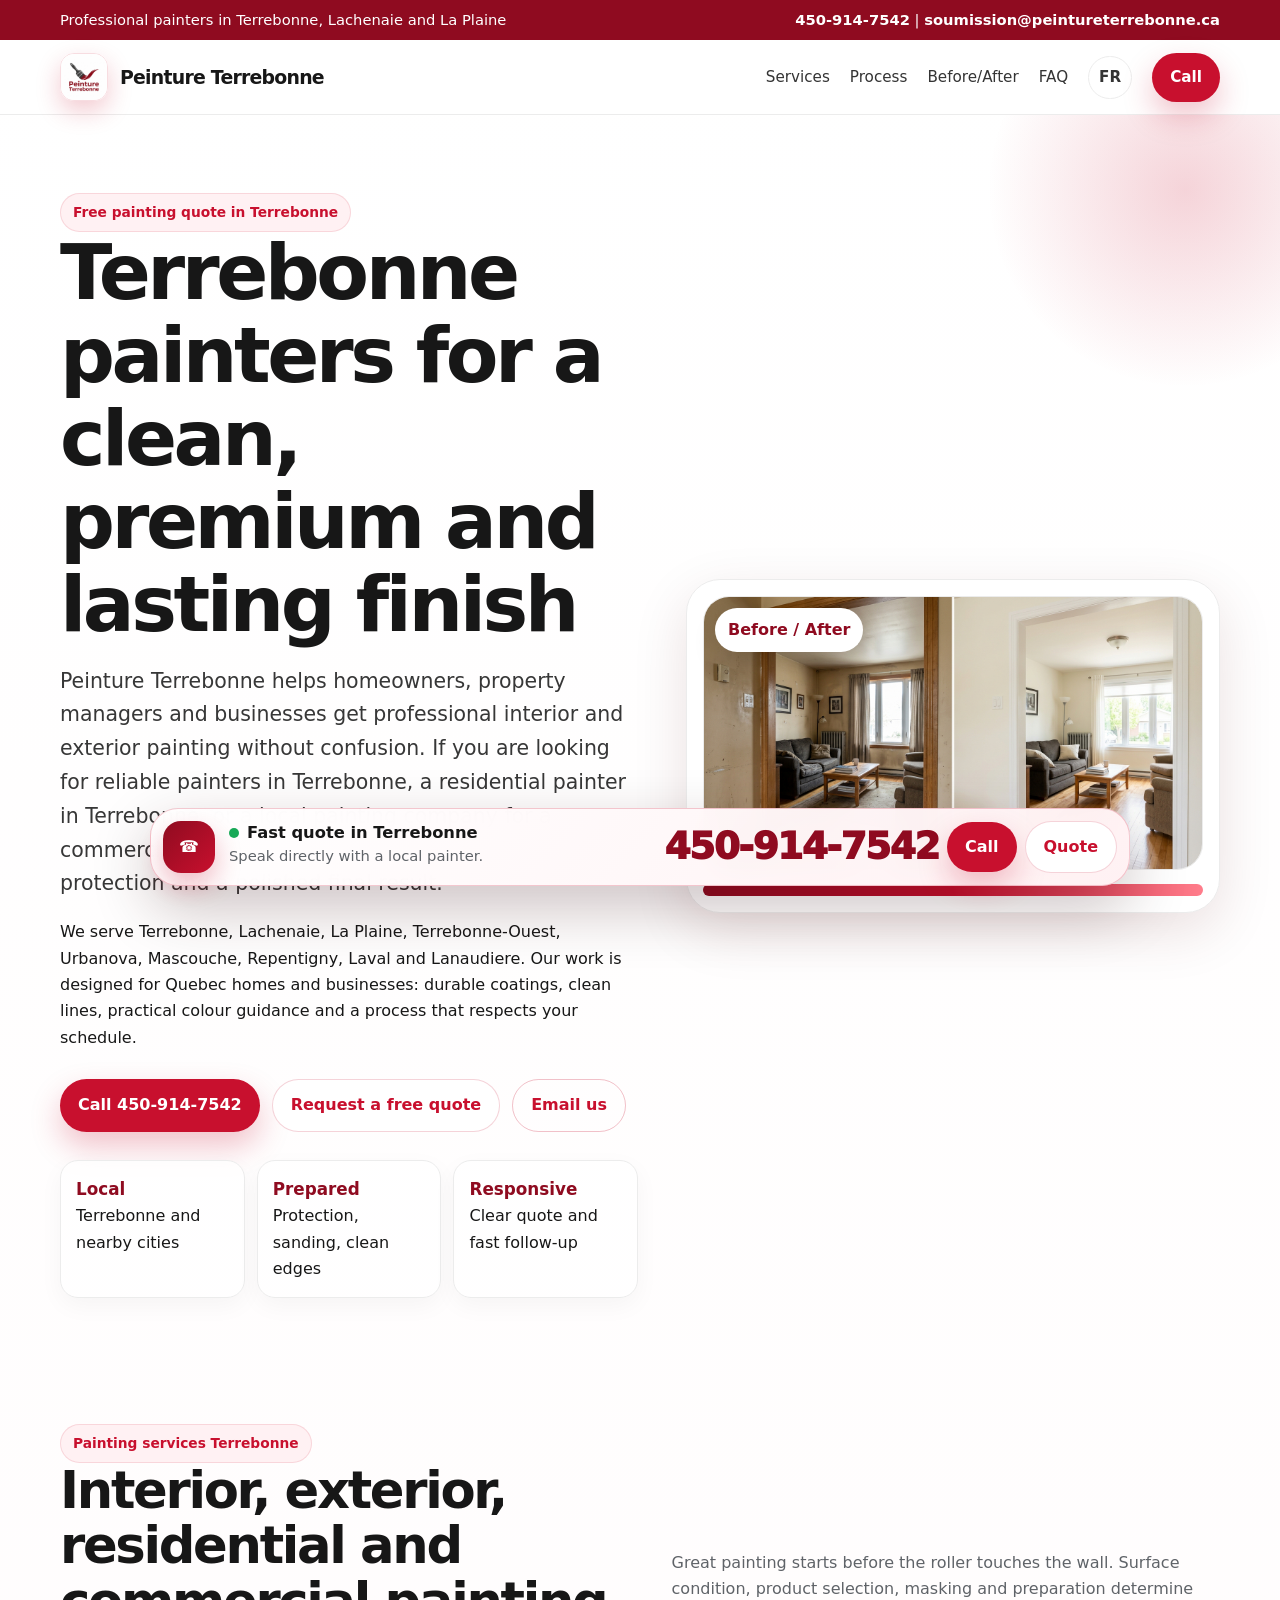
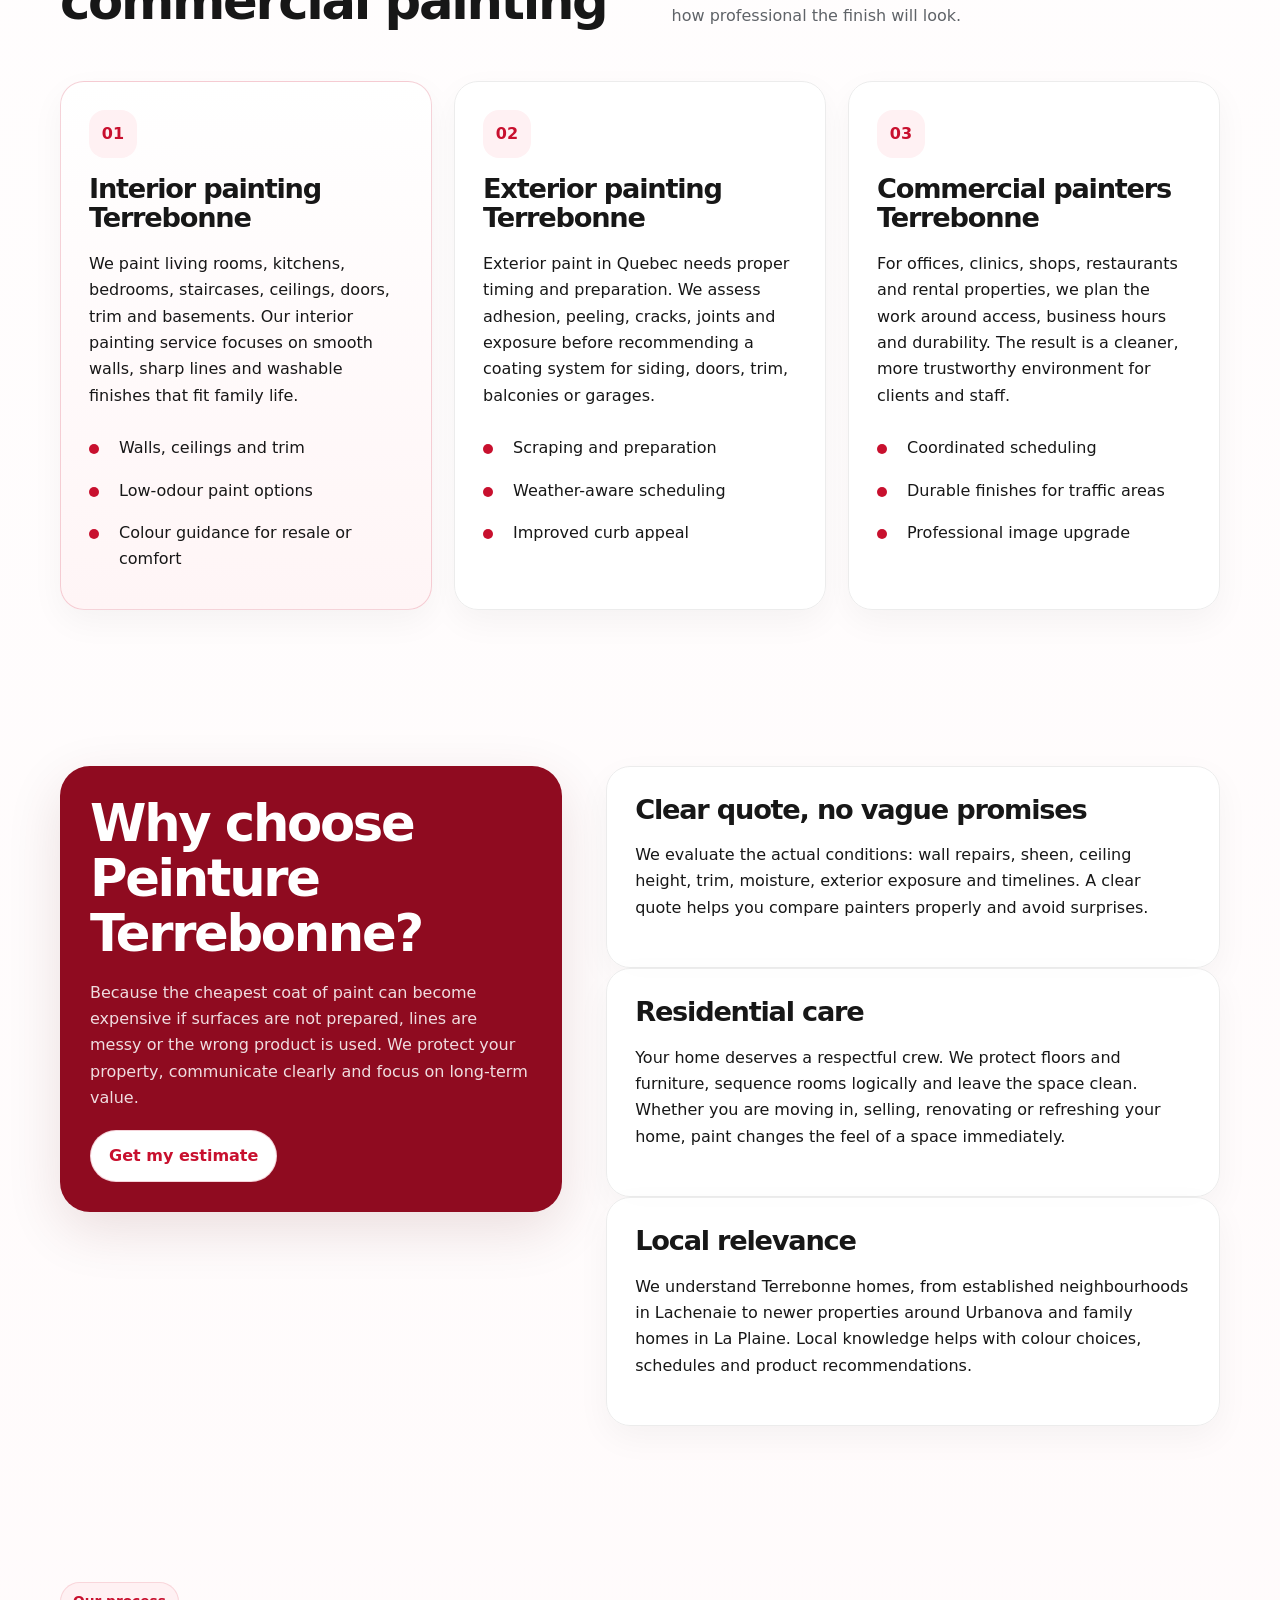
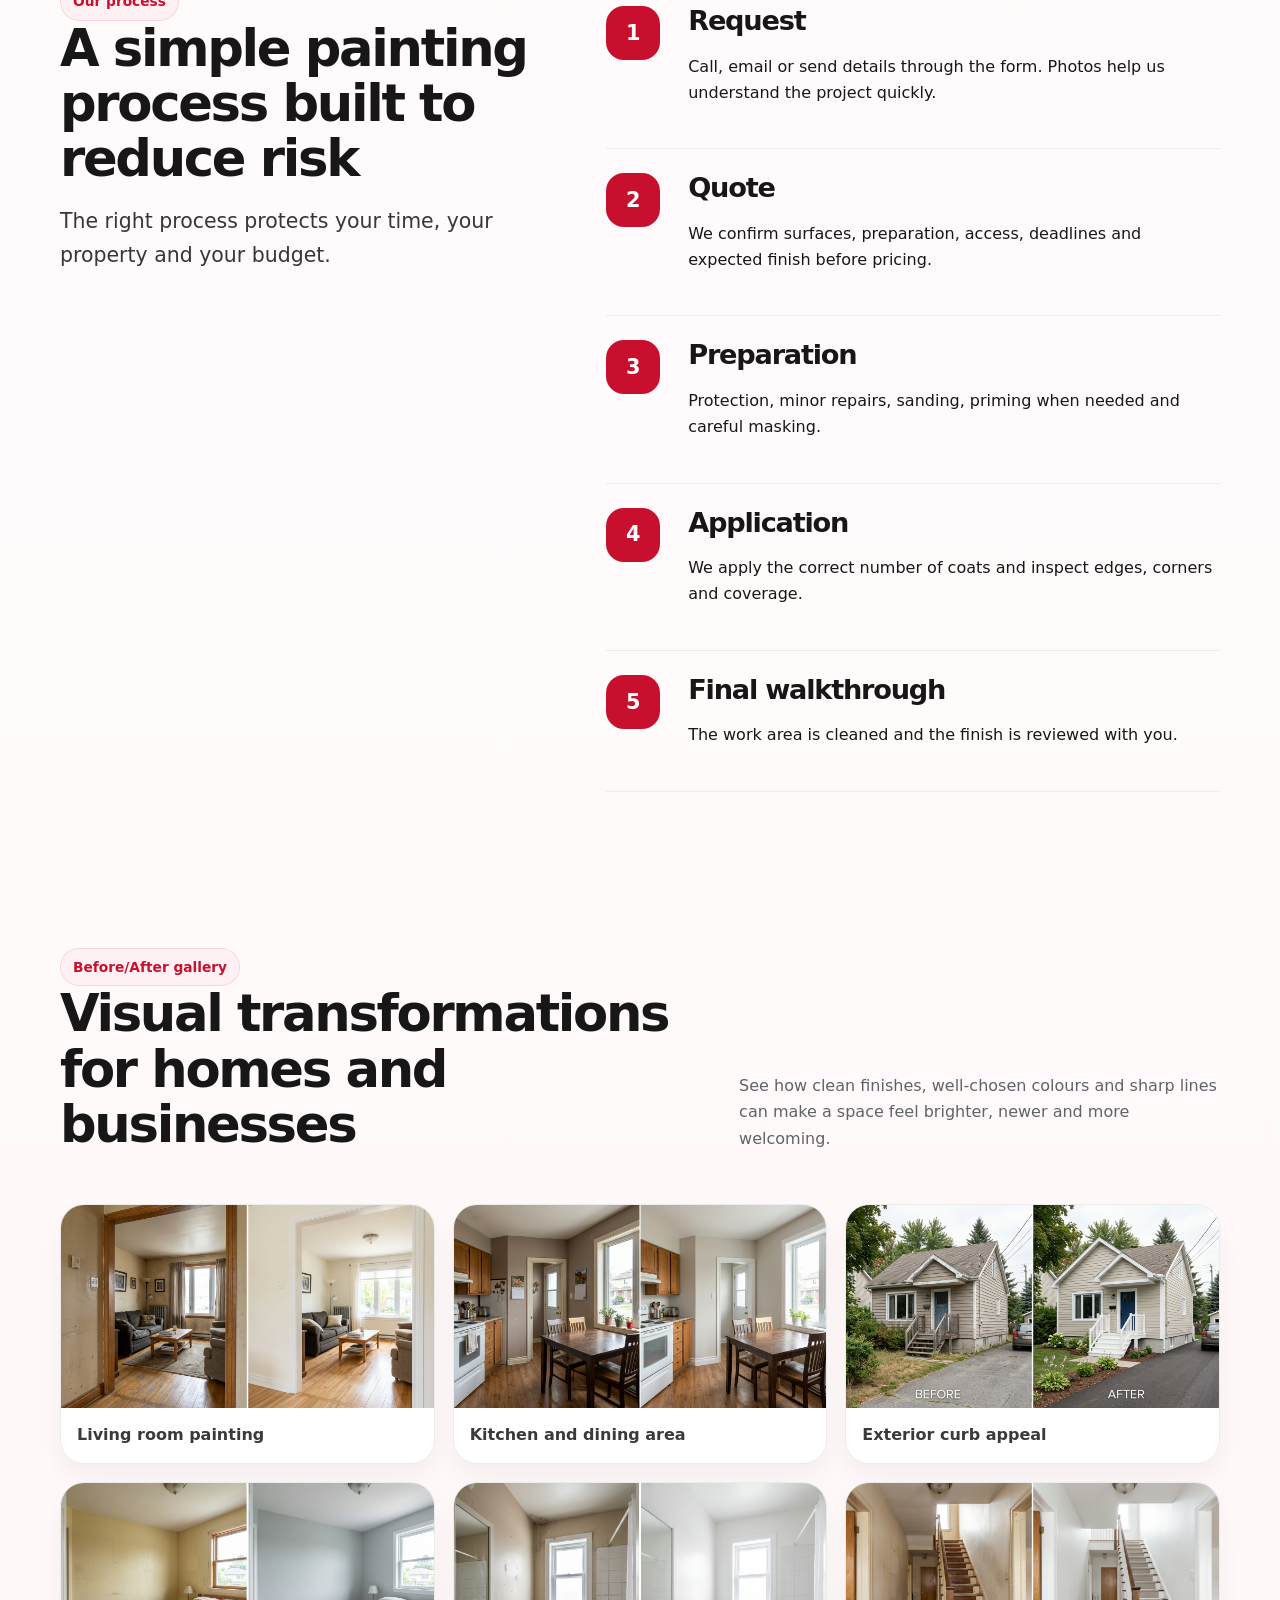
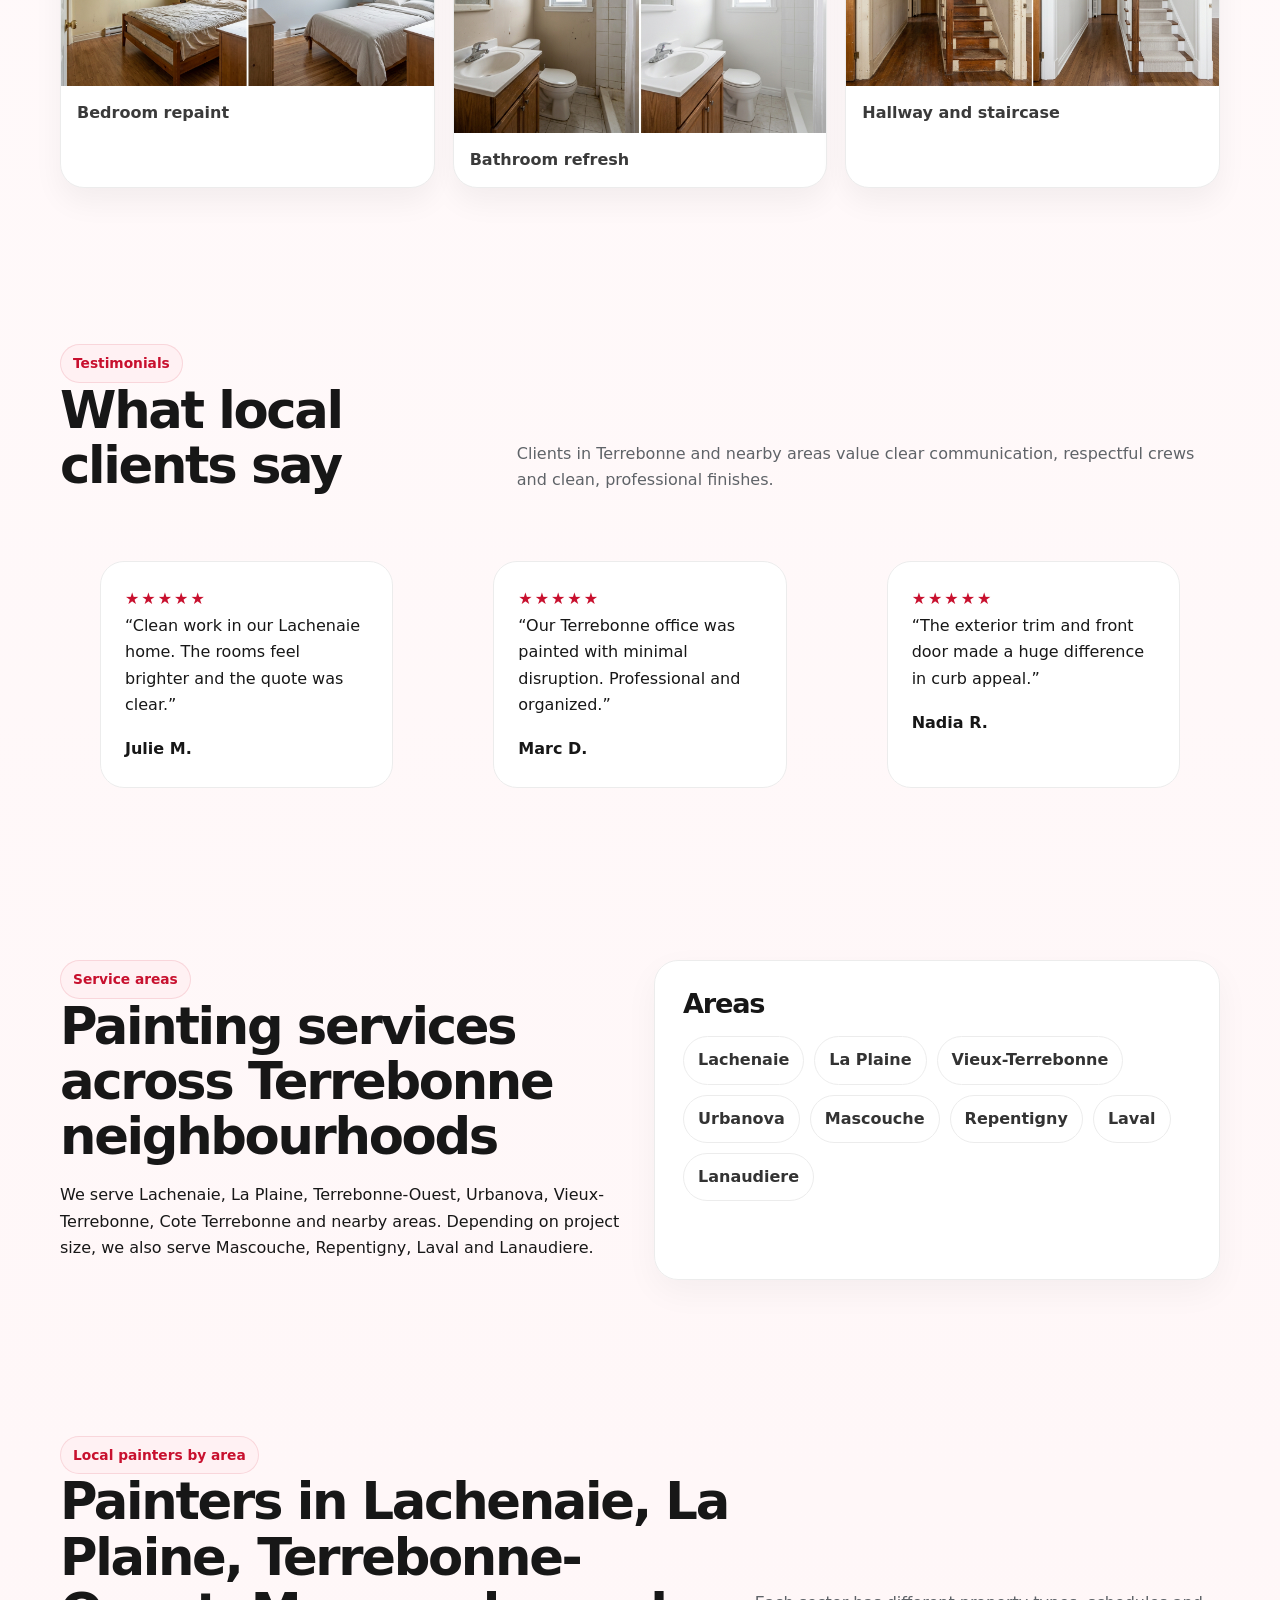
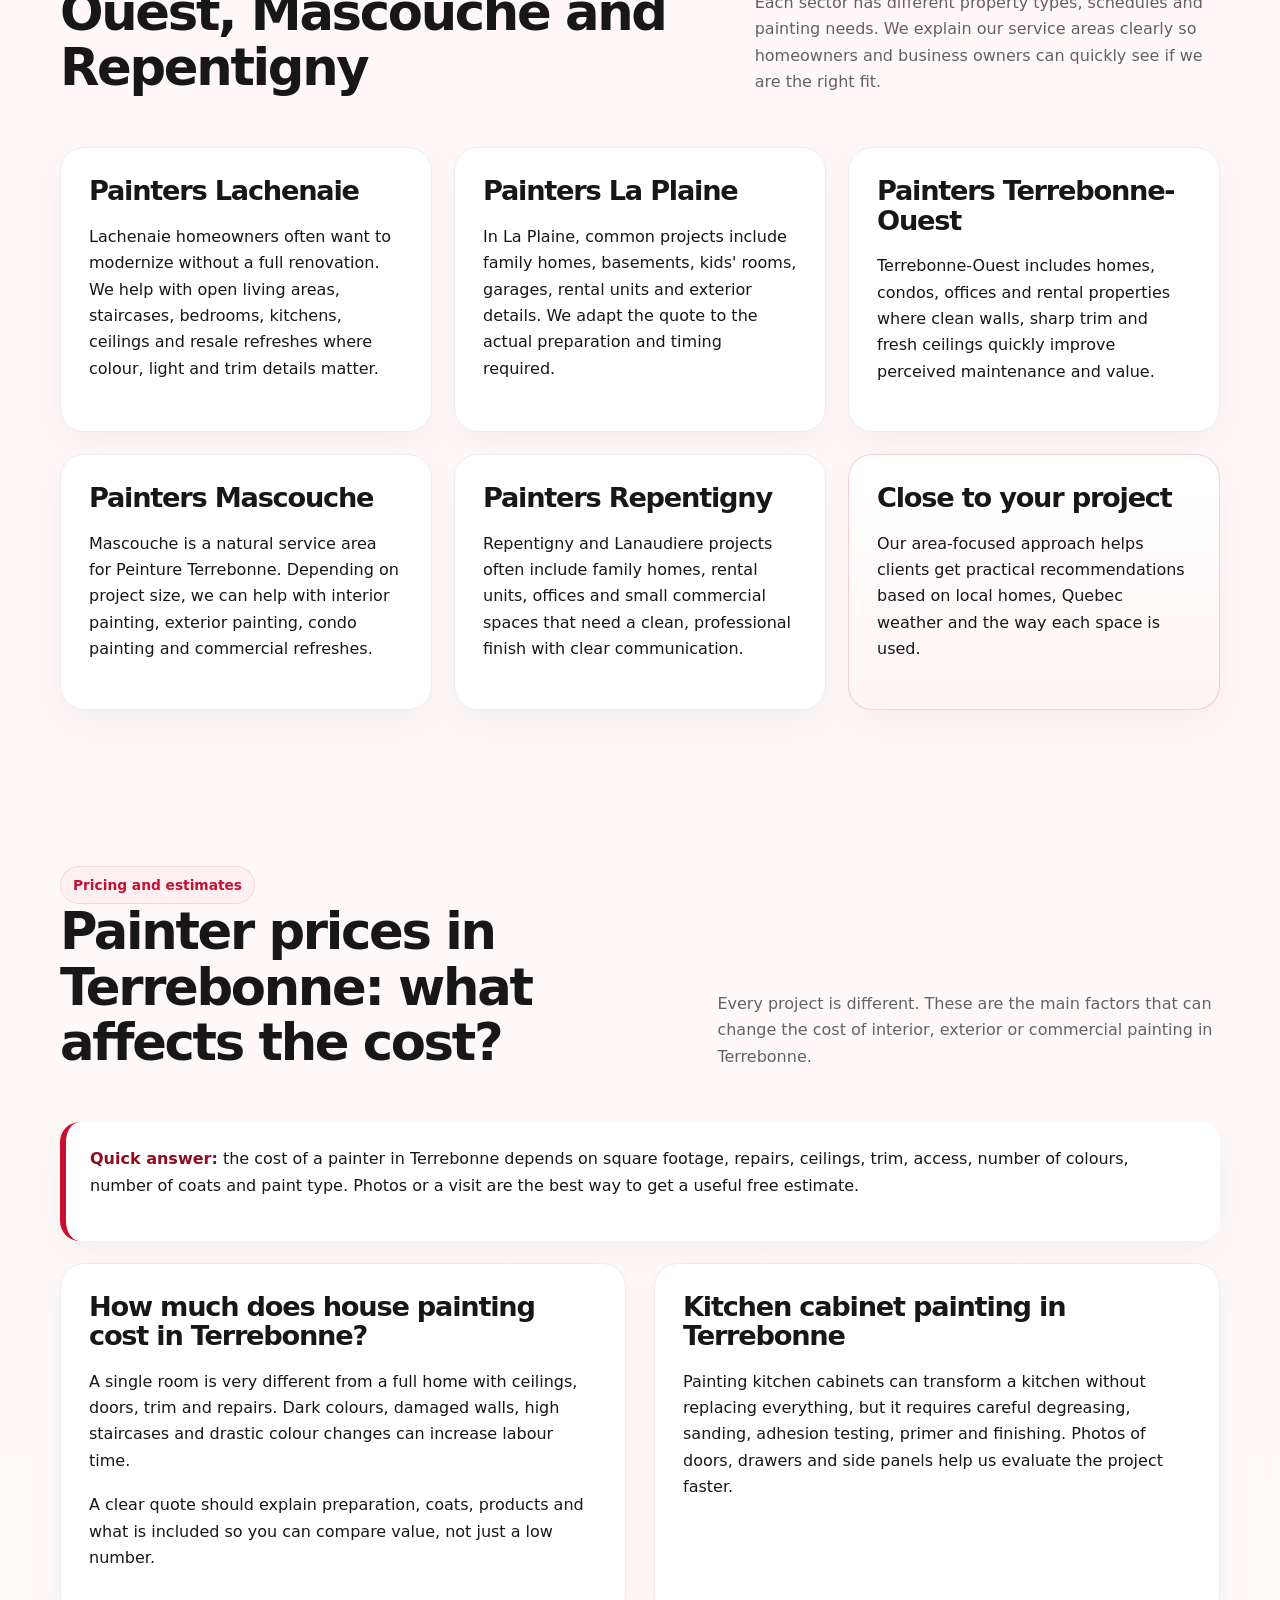
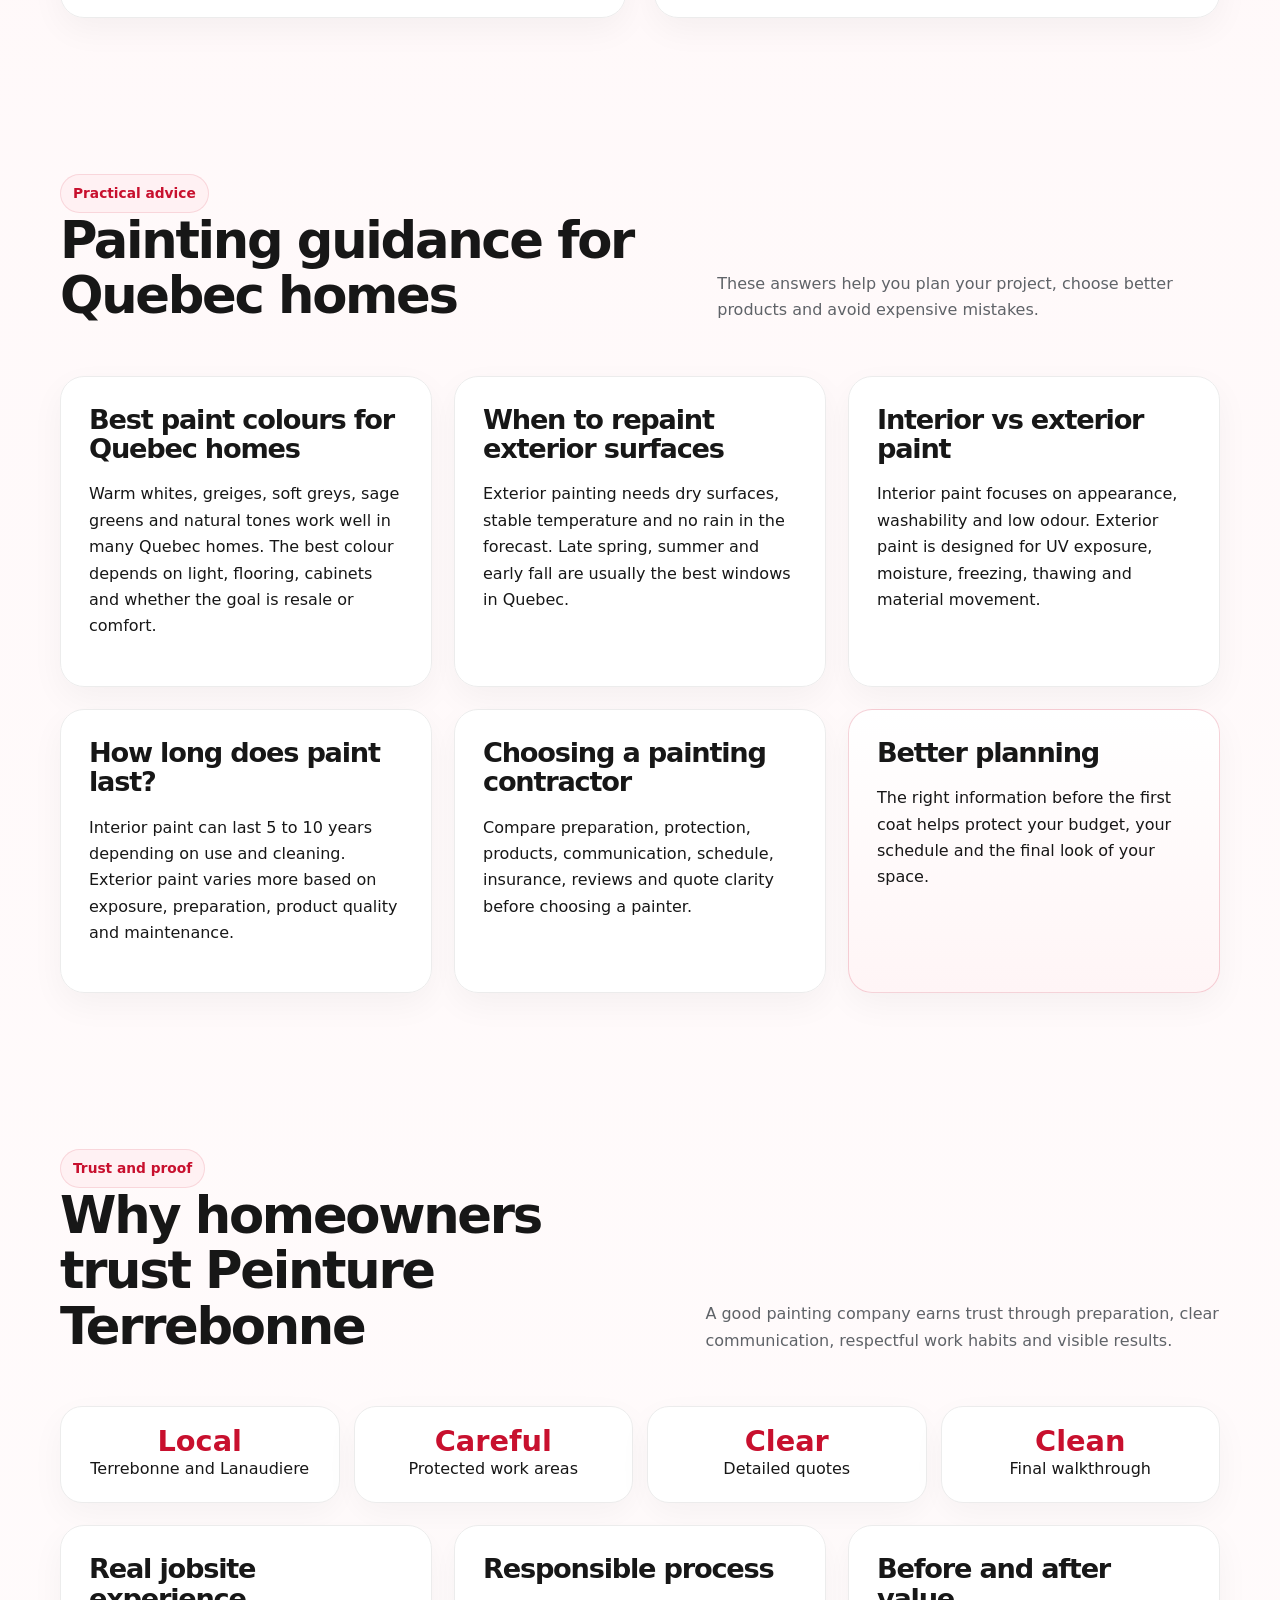
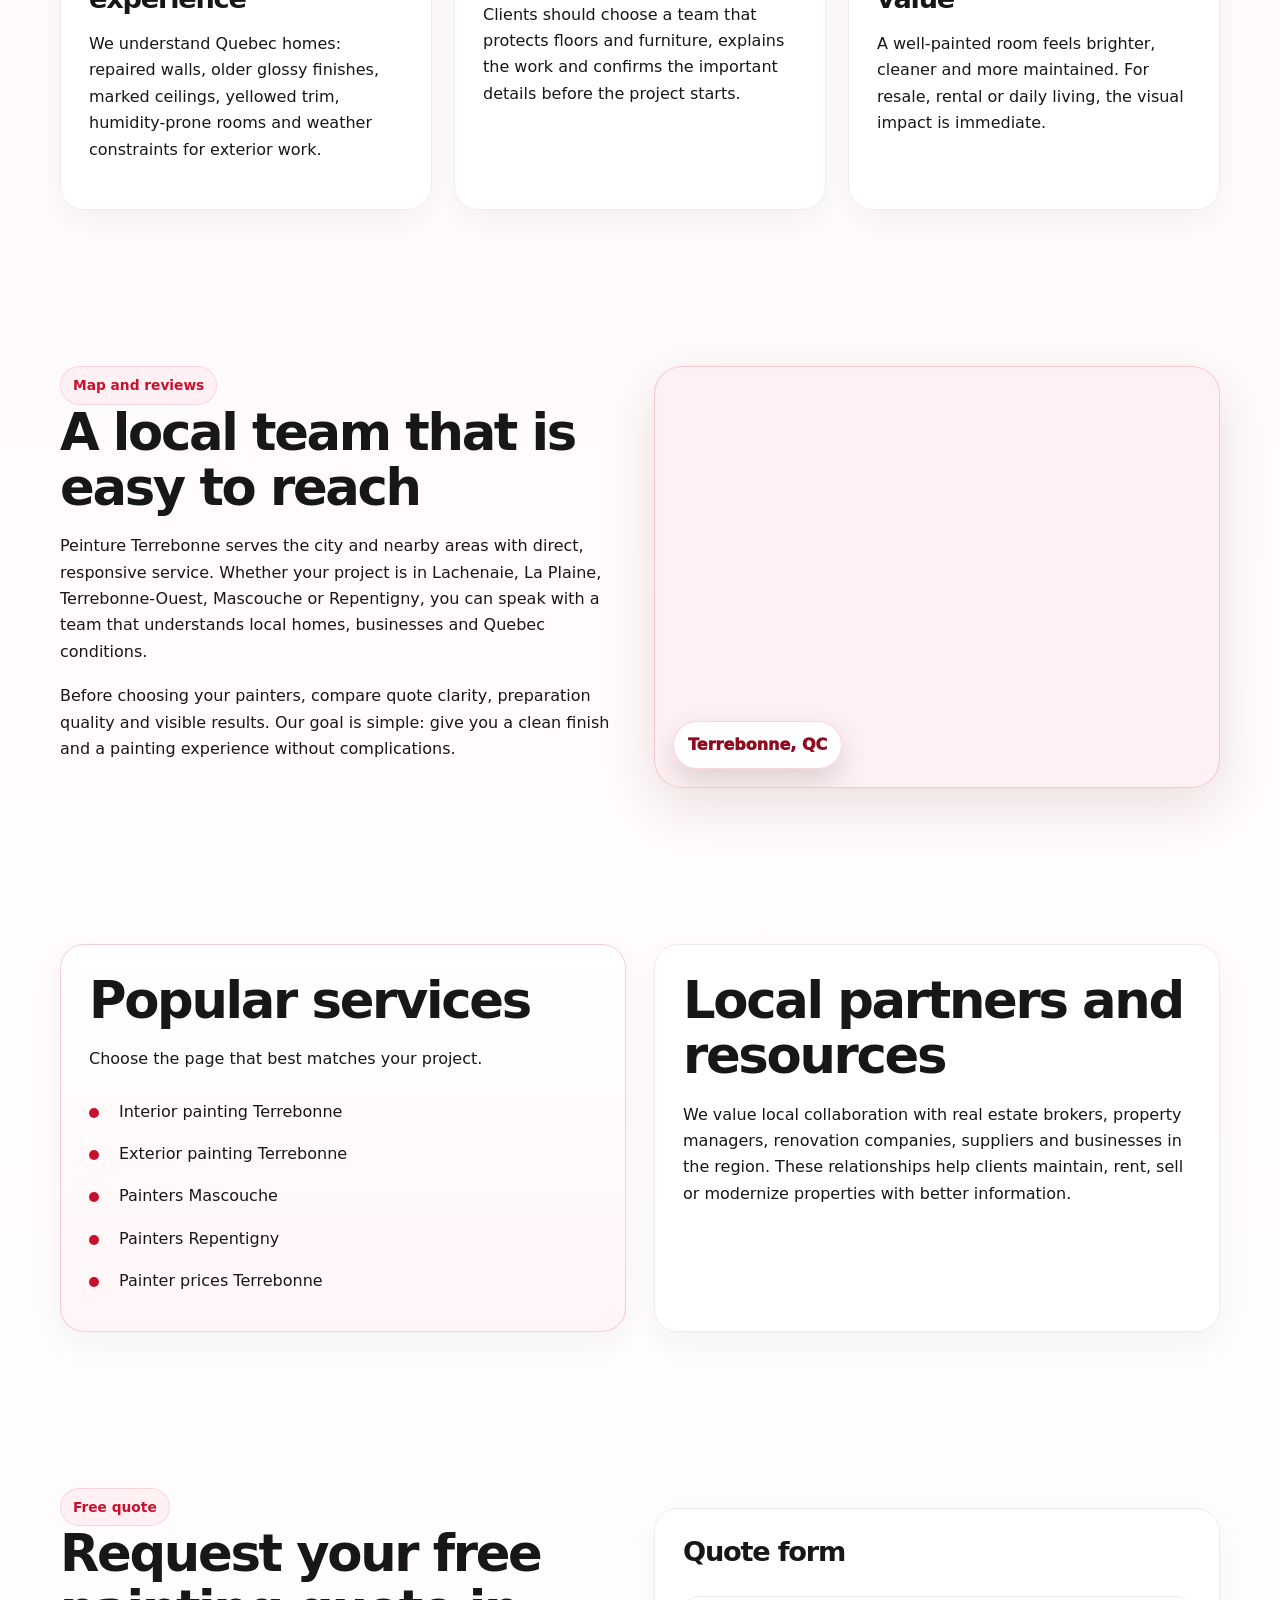
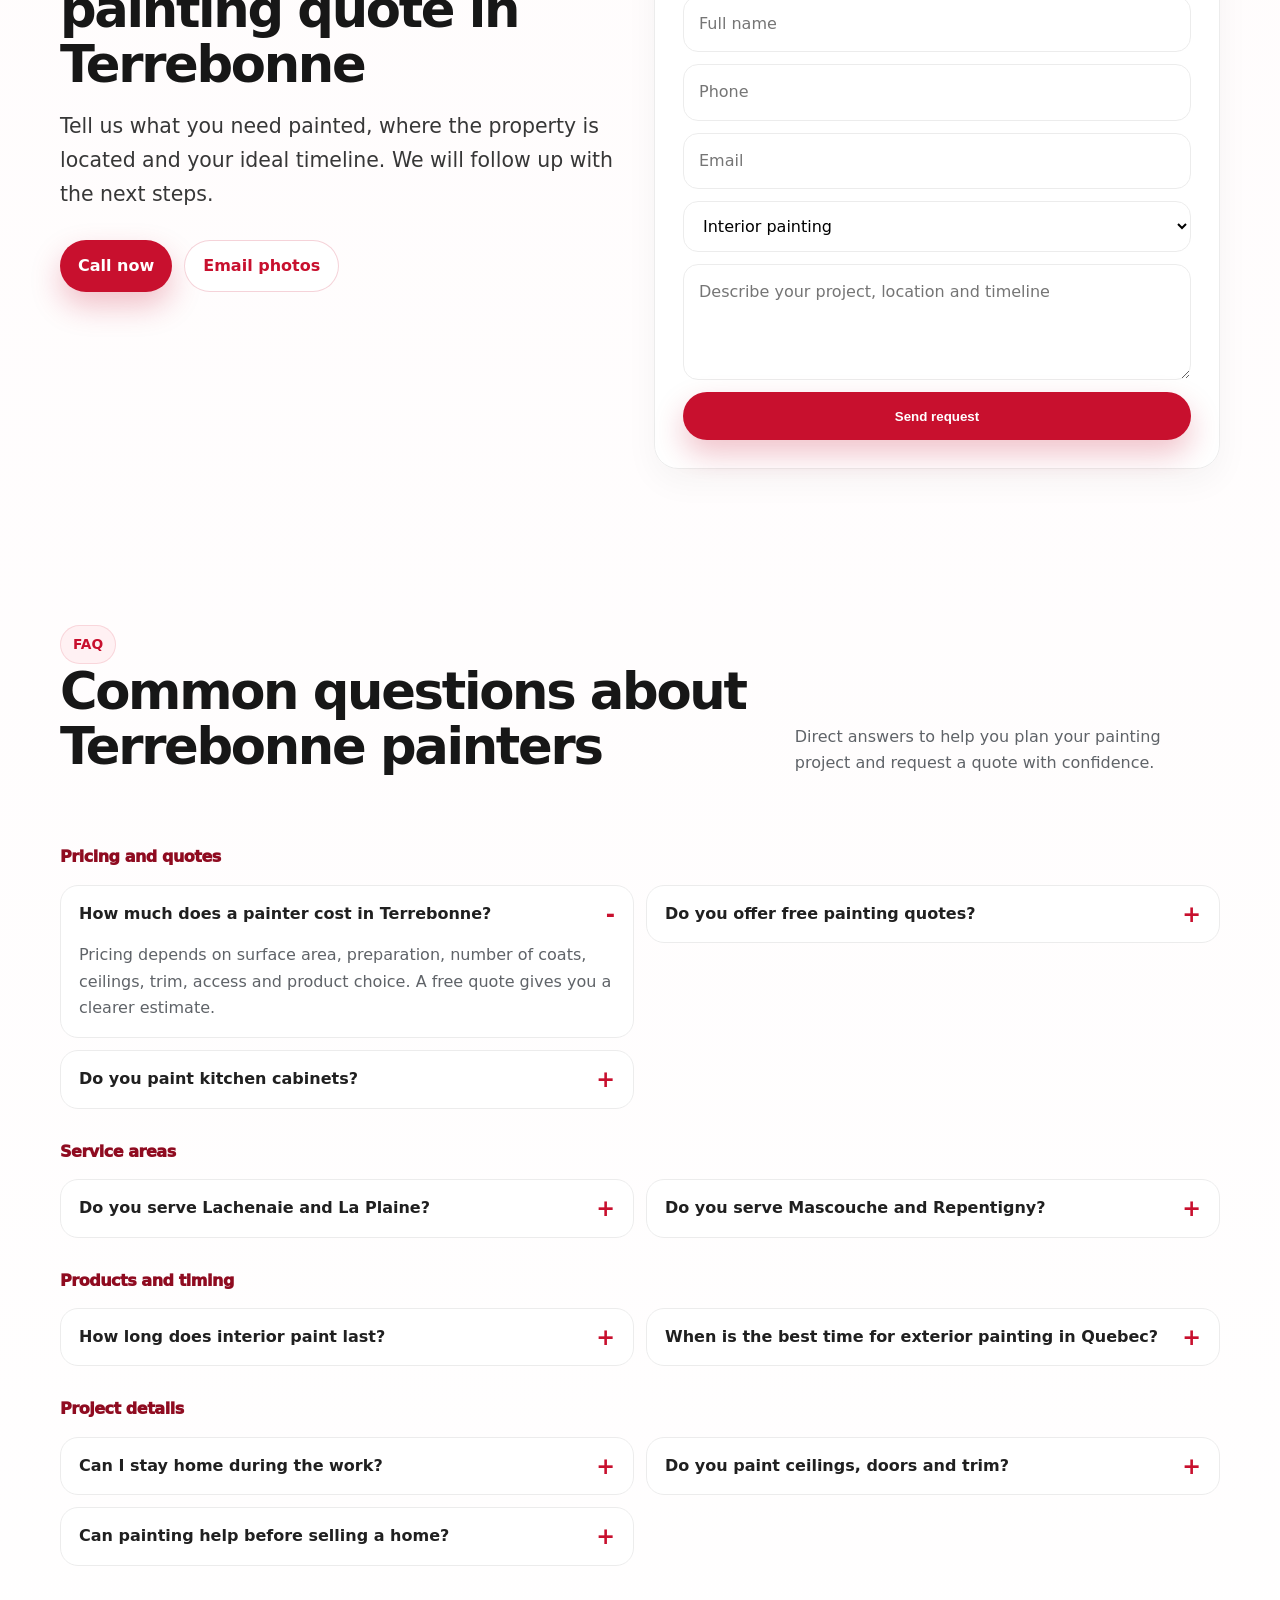
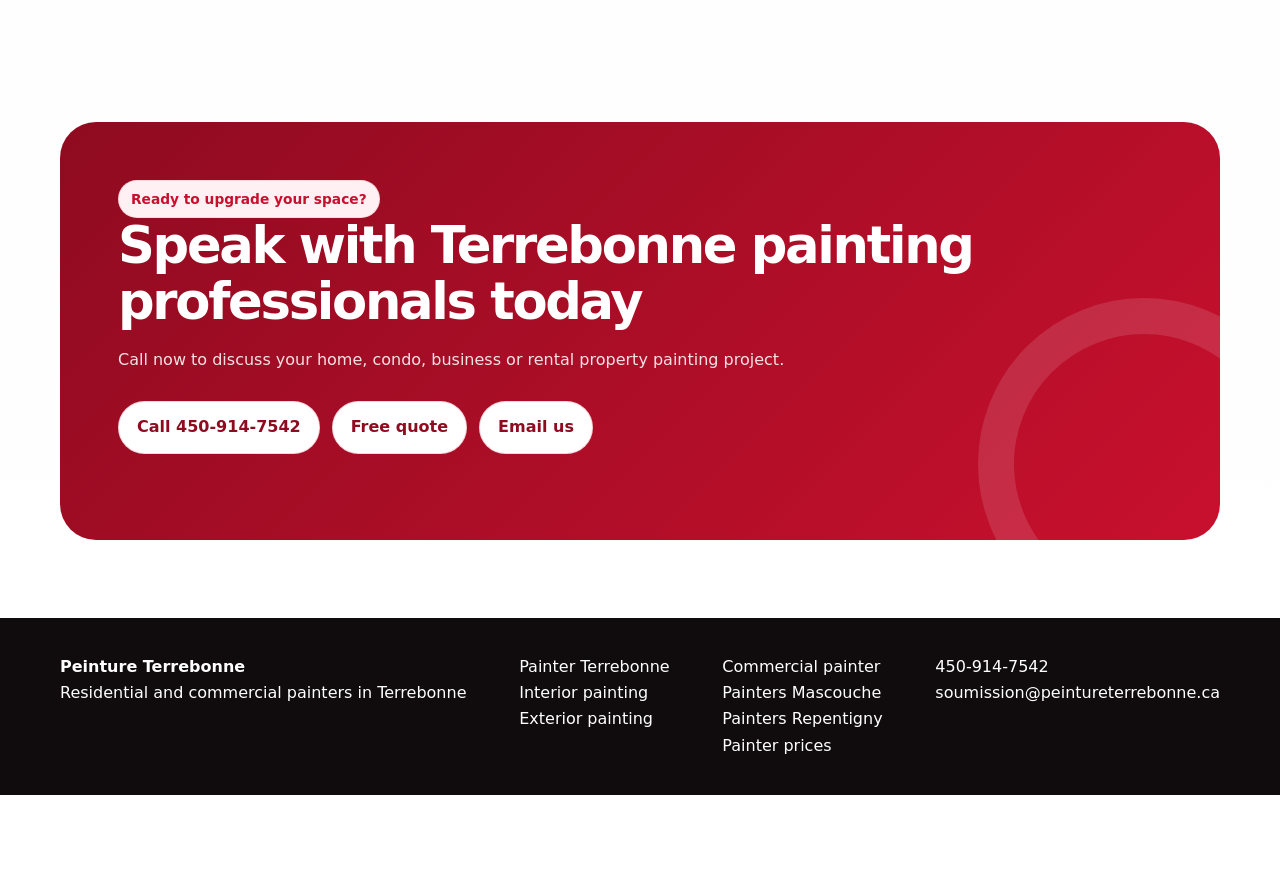
==== en/index.html @ 29020ef0 "feat: lanzamiento inicial del sitio web Peinture Terrebonne Sitio estático completo para empresa de " ====
<!doctype html>
<html lang="en-CA">
<head>
  <meta charset="utf-8">
  <meta name="viewport" content="width=device-width, initial-scale=1">
  <title>Painters Terrebonne | Residential and Commercial Painting | Free Quote</title>
  <meta name="description" content="Professional painters in Terrebonne for interior, exterior, residential and commercial painting. Clean preparation, premium finish and free painting quote.">
  <link rel="canonical" href="https://peintureterrebonne.ca/en/">
  <link rel="alternate" hreflang="fr-CA" href="https://peintureterrebonne.ca/">
  <link rel="alternate" hreflang="en-CA" href="https://peintureterrebonne.ca/en/">
  <link rel="stylesheet" href="../assets/styles.css">
  <script type="application/ld+json">
  {"@context":"https://schema.org","@type":"LocalBusiness","@id":"https://peintureterrebonne.ca/#business","name":"Peinture Terrebonne","url":"https://peintureterrebonne.ca/en/","telephone":"+14509147542","email":"soumission@peintureterrebonne.ca","priceRange":"$$","description":"Painting company in Terrebonne offering interior, exterior, residential and commercial painting services.","areaServed":["Terrebonne","Lachenaie","La Plaine","Terrebonne-Ouest","Mascouche","Repentigny","Laval","Lanaudiere"],"address":{"@type":"PostalAddress","addressLocality":"Terrebonne","addressRegion":"QC","addressCountry":"CA"}}
  </script>
  <script type="application/ld+json">
  {"@context":"https://schema.org","@type":"FAQPage","mainEntity":[{"@type":"Question","name":"Do you offer free painting quotes in Terrebonne?","acceptedAnswer":{"@type":"Answer","text":"Yes. Call 450-914-7542 or email soumission@peintureterrebonne.ca to request a free painting quote in Terrebonne."}},{"@type":"Question","name":"Do you handle interior and exterior painting?","acceptedAnswer":{"@type":"Answer","text":"Yes. Peinture Terrebonne provides interior painting, exterior painting, residential painting and commercial painting in Terrebonne and nearby areas."}}]}
  </script>
</head>
<body>
  <a class="skip-link" href="#content">Skip to content</a>
  <div class="topbar"><div class="container"><span>Professional painters in Terrebonne, Lachenaie and La Plaine</span><span><a href="tel:4509147542">450-914-7542</a> | <a href="mailto:soumission@peintureterrebonne.ca">soumission@peintureterrebonne.ca</a></span></div></div>
  <header class="nav"><div class="container nav-inner"><a class="brand" href="index.html"><img class="brand-mark" src="../public/logos/logo-light.png" alt="Peinture Terrebonne logo" width="48" height="48"><span>Peinture Terrebonne</span></a><nav class="nav-links" aria-label="Main navigation"><a href="#services" data-scroll>Services</a><a href="#process" data-scroll>Process</a><a href="#gallery" data-scroll>Before/After</a><a href="#faq" data-scroll>FAQ</a><a class="lang" href="../index.html">FR</a><a class="btn btn-primary" href="tel:4509147542">Call</a></nav></div></header>
  <main id="content">
    <section class="hero"><div class="container hero-grid"><div><span class="eyebrow">Free painting quote in Terrebonne</span><h1>Terrebonne painters for a clean, premium and lasting finish</h1><p class="lead">Peinture Terrebonne helps homeowners, property managers and businesses get professional interior and exterior painting without confusion. If you are looking for reliable painters in Terrebonne, a residential painter in Terrebonne, or a local painting company for a commercial space, our team focuses on preparation, protection and a polished final result.</p><p>We serve Terrebonne, Lachenaie, La Plaine, Terrebonne-Ouest, Urbanova, Mascouche, Repentigny, Laval and Lanaudiere. Our work is designed for Quebec homes and businesses: durable coatings, clean lines, practical colour guidance and a process that respects your schedule.</p><div class="hero-actions"><a class="btn btn-primary" href="tel:4509147542">Call 450-914-7542</a><a class="btn btn-secondary" href="#quote" data-scroll>Request a free quote</a><a class="btn btn-ghost" href="mailto:soumission@peintureterrebonne.ca">Email us</a></div><div class="trust-row"><div class="trust-card"><strong>Local</strong>Terrebonne and nearby cities</div><div class="trust-card"><strong>Prepared</strong>Protection, sanding, clean edges</div><div class="trust-card"><strong>Responsive</strong>Clear quote and fast follow-up</div></div></div><div class="hero-card"><span class="badge">Before / After</span><img class="hero-visual" src="../public/realisations/terrebonne-salon-before-after.png" alt="Before and after interior painting in Terrebonne living room" width="1024" height="1024" fetchpriority="high"><div class="paint-strip" aria-hidden="true"></div></div></div></section>

    <section id="services"><div class="container"><div class="section-head"><div><span class="eyebrow">Painting services Terrebonne</span><h2>Interior, exterior, residential and commercial painting</h2></div><p>Great painting starts before the roller touches the wall. Surface condition, product selection, masking and preparation determine how professional the finish will look.</p></div><div class="grid-3"><article class="card accent"><div class="icon">01</div><h3>Interior painting Terrebonne</h3><p>We paint living rooms, kitchens, bedrooms, staircases, ceilings, doors, trim and basements. Our interior painting service focuses on smooth walls, sharp lines and washable finishes that fit family life.</p><ul class="list"><li>Walls, ceilings and trim</li><li>Low-odour paint options</li><li>Colour guidance for resale or comfort</li></ul></article><article class="card"><div class="icon">02</div><h3>Exterior painting Terrebonne</h3><p>Exterior paint in Quebec needs proper timing and preparation. We assess adhesion, peeling, cracks, joints and exposure before recommending a coating system for siding, doors, trim, balconies or garages.</p><ul class="list"><li>Scraping and preparation</li><li>Weather-aware scheduling</li><li>Improved curb appeal</li></ul></article><article class="card"><div class="icon">03</div><h3>Commercial painters Terrebonne</h3><p>For offices, clinics, shops, restaurants and rental properties, we plan the work around access, business hours and durability. The result is a cleaner, more trustworthy environment for clients and staff.</p><ul class="list"><li>Coordinated scheduling</li><li>Durable finishes for traffic areas</li><li>Professional image upgrade</li></ul></article></div></div></section>

    <section><div class="container split"><aside class="sticky-note"><h2>Why choose Peinture Terrebonne?</h2><p>Because the cheapest coat of paint can become expensive if surfaces are not prepared, lines are messy or the wrong product is used. We protect your property, communicate clearly and focus on long-term value.</p><a class="btn btn-secondary" href="#quote" data-scroll>Get my estimate</a></aside><div><article class="card"><h3>Clear quote, no vague promises</h3><p>We evaluate the actual conditions: wall repairs, sheen, ceiling height, trim, moisture, exterior exposure and timelines. A clear quote helps you compare painters properly and avoid surprises.</p></article><article class="card"><h3>Residential care</h3><p>Your home deserves a respectful crew. We protect floors and furniture, sequence rooms logically and leave the space clean. Whether you are moving in, selling, renovating or refreshing your home, paint changes the feel of a space immediately.</p></article><article class="card"><h3>Local relevance</h3><p>We understand Terrebonne homes, from established neighbourhoods in Lachenaie to newer properties around Urbanova and family homes in La Plaine. Local knowledge helps with colour choices, schedules and product recommendations.</p></article></div></div></section>

    <section id="process"><div class="container split"><div><span class="eyebrow">Our process</span><h2>A simple painting process built to reduce risk</h2><p class="lead">The right process protects your time, your property and your budget.</p></div><div class="steps"><div class="step"><div><h3>Request</h3><p>Call, email or send details through the form. Photos help us understand the project quickly.</p></div></div><div class="step"><div><h3>Quote</h3><p>We confirm surfaces, preparation, access, deadlines and expected finish before pricing.</p></div></div><div class="step"><div><h3>Preparation</h3><p>Protection, minor repairs, sanding, priming when needed and careful masking.</p></div></div><div class="step"><div><h3>Application</h3><p>We apply the correct number of coats and inspect edges, corners and coverage.</p></div></div><div class="step"><div><h3>Final walkthrough</h3><p>The work area is cleaned and the finish is reviewed with you.</p></div></div></div></div></section>

    <section id="gallery"><div class="container"><div class="section-head"><div><span class="eyebrow">Before/After gallery</span><h2>Visual transformations for homes and businesses</h2></div><p>See how clean finishes, well-chosen colours and sharp lines can make a space feel brighter, newer and more welcoming.</p></div><div class="gallery"><figure><img src="../public/realisations/terrebonne-salon-before-after.png" alt="Interior painting before after Terrebonne living room" width="1024" height="1024" loading="lazy"><figcaption>Living room painting</figcaption></figure><figure><img src="../public/realisations/terrebonne-cuisine-before-after.png" alt="Kitchen painting before after Terrebonne" width="1024" height="1024" loading="lazy"><figcaption>Kitchen and dining area</figcaption></figure><figure><img src="../public/realisations/terrebonne-exterieur-maison-before-after.png" alt="Exterior painting before after Terrebonne house facade" width="1024" height="1024" loading="lazy"><figcaption>Exterior curb appeal</figcaption></figure><figure><img src="../public/realisations/terrebonne-chambre-before-after.png" alt="Bedroom painting before after Terrebonne" width="1024" height="1024" loading="lazy"><figcaption>Bedroom repaint</figcaption></figure><figure><img src="../public/realisations/terrebonne-salle-bain-before-after.png" alt="Bathroom painting before after Terrebonne" width="1024" height="1024" loading="lazy"><figcaption>Bathroom refresh</figcaption></figure><figure><img src="../public/realisations/terrebonne-couloir-before-after.png" alt="Hallway and staircase painting before after Terrebonne" width="1024" height="1024" loading="lazy"><figcaption>Hallway and staircase</figcaption></figure></div></div></section>

    <section><div class="container"><div class="section-head"><div><span class="eyebrow">Testimonials</span><h2>What local clients say</h2></div><p>Clients in Terrebonne and nearby areas value clear communication, respectful crews and clean, professional finishes.</p></div><div class="testimonials"><blockquote class="quote"><div class="stars">★★★★★</div><p>“Clean work in our Lachenaie home. The rooms feel brighter and the quote was clear.”</p><strong>Julie M.</strong></blockquote><blockquote class="quote"><div class="stars">★★★★★</div><p>“Our Terrebonne office was painted with minimal disruption. Professional and organized.”</p><strong>Marc D.</strong></blockquote><blockquote class="quote"><div class="stars">★★★★★</div><p>“The exterior trim and front door made a huge difference in curb appeal.”</p><strong>Nadia R.</strong></blockquote></div></div></section>

    <section><div class="container grid-2"><div><span class="eyebrow">Service areas</span><h2>Painting services across Terrebonne neighbourhoods</h2><p>We serve Lachenaie, La Plaine, Terrebonne-Ouest, Urbanova, Vieux-Terrebonne, Cote Terrebonne and nearby areas. Depending on project size, we also serve Mascouche, Repentigny, Laval and Lanaudiere.</p></div><div class="card"><h3>Areas</h3><div class="areas"><span class="pill">Lachenaie</span><span class="pill">La Plaine</span><span class="pill">Vieux-Terrebonne</span><span class="pill">Urbanova</span><span class="pill">Mascouche</span><span class="pill">Repentigny</span><span class="pill">Laval</span><span class="pill">Lanaudiere</span></div></div></div></section>

    <section><div class="container"><div class="section-head"><div><span class="eyebrow">Local painters by area</span><h2>Painters in Lachenaie, La Plaine, Terrebonne-Ouest, Mascouche and Repentigny</h2></div><p>Each sector has different property types, schedules and painting needs. We explain our service areas clearly so homeowners and business owners can quickly see if we are the right fit.</p></div><div class="grid-3"><article class="card"><h3>Painters Lachenaie</h3><p>Lachenaie homeowners often want to modernize without a full renovation. We help with open living areas, staircases, bedrooms, kitchens, ceilings and resale refreshes where colour, light and trim details matter.</p></article><article class="card"><h3>Painters La Plaine</h3><p>In La Plaine, common projects include family homes, basements, kids' rooms, garages, rental units and exterior details. We adapt the quote to the actual preparation and timing required.</p></article><article class="card"><h3>Painters Terrebonne-Ouest</h3><p>Terrebonne-Ouest includes homes, condos, offices and rental properties where clean walls, sharp trim and fresh ceilings quickly improve perceived maintenance and value.</p></article><article class="card"><h3>Painters Mascouche</h3><p>Mascouche is a natural service area for Peinture Terrebonne. Depending on project size, we can help with interior painting, exterior painting, condo painting and commercial refreshes.</p></article><article class="card"><h3>Painters Repentigny</h3><p>Repentigny and Lanaudiere projects often include family homes, rental units, offices and small commercial spaces that need a clean, professional finish with clear communication.</p></article><article class="card accent"><h3>Close to your project</h3><p>Our area-focused approach helps clients get practical recommendations based on local homes, Quebec weather and the way each space is used.</p></article></div></div></section>

    <section><div class="container"><div class="section-head"><div><span class="eyebrow">Pricing and estimates</span><h2>Painter prices in Terrebonne: what affects the cost?</h2></div><p>Every project is different. These are the main factors that can change the cost of interior, exterior or commercial painting in Terrebonne.</p></div><div class="snippet-box"><p><strong>Quick answer:</strong> the cost of a painter in Terrebonne depends on square footage, repairs, ceilings, trim, access, number of colours, number of coats and paint type. Photos or a visit are the best way to get a useful free estimate.</p></div><div class="grid-2" style="margin-top:22px"><div class="card"><h3>How much does house painting cost in Terrebonne?</h3><p>A single room is very different from a full home with ceilings, doors, trim and repairs. Dark colours, damaged walls, high staircases and drastic colour changes can increase labour time.</p><p>A clear quote should explain preparation, coats, products and what is included so you can compare value, not just a low number.</p></div><div class="card"><h3>Kitchen cabinet painting in Terrebonne</h3><p>Painting kitchen cabinets can transform a kitchen without replacing everything, but it requires careful degreasing, sanding, adhesion testing, primer and finishing. Photos of doors, drawers and side panels help us evaluate the project faster.</p></div></div></div></section>

    <section><div class="container"><div class="section-head"><div><span class="eyebrow">Practical advice</span><h2>Painting guidance for Quebec homes</h2></div><p>These answers help you plan your project, choose better products and avoid expensive mistakes.</p></div><div class="grid-3"><article class="card"><h3>Best paint colours for Quebec homes</h3><p>Warm whites, greiges, soft greys, sage greens and natural tones work well in many Quebec homes. The best colour depends on light, flooring, cabinets and whether the goal is resale or comfort.</p></article><article class="card"><h3>When to repaint exterior surfaces</h3><p>Exterior painting needs dry surfaces, stable temperature and no rain in the forecast. Late spring, summer and early fall are usually the best windows in Quebec.</p></article><article class="card"><h3>Interior vs exterior paint</h3><p>Interior paint focuses on appearance, washability and low odour. Exterior paint is designed for UV exposure, moisture, freezing, thawing and material movement.</p></article><article class="card"><h3>How long does paint last?</h3><p>Interior paint can last 5 to 10 years depending on use and cleaning. Exterior paint varies more based on exposure, preparation, product quality and maintenance.</p></article><article class="card"><h3>Choosing a painting contractor</h3><p>Compare preparation, protection, products, communication, schedule, insurance, reviews and quote clarity before choosing a painter.</p></article><article class="card accent"><h3>Better planning</h3><p>The right information before the first coat helps protect your budget, your schedule and the final look of your space.</p></article></div></div></section>

    <section><div class="container"><div class="section-head"><div><span class="eyebrow">Trust and proof</span><h2>Why homeowners trust Peinture Terrebonne</h2></div><p>A good painting company earns trust through preparation, clear communication, respectful work habits and visible results.</p></div><div class="kpi-row"><div class="kpi"><strong>Local</strong>Terrebonne and Lanaudiere</div><div class="kpi"><strong>Careful</strong>Protected work areas</div><div class="kpi"><strong>Clear</strong>Detailed quotes</div><div class="kpi"><strong>Clean</strong>Final walkthrough</div></div><div class="grid-3" style="margin-top:22px"><article class="card"><h3>Real jobsite experience</h3><p>We understand Quebec homes: repaired walls, older glossy finishes, marked ceilings, yellowed trim, humidity-prone rooms and weather constraints for exterior work.</p></article><article class="card"><h3>Responsible process</h3><p>Clients should choose a team that protects floors and furniture, explains the work and confirms the important details before the project starts.</p></article><article class="card"><h3>Before and after value</h3><p>A well-painted room feels brighter, cleaner and more maintained. For resale, rental or daily living, the visual impact is immediate.</p></article></div></div></section>

    <section><div class="container grid-2"><div><span class="eyebrow">Map and reviews</span><h2>A local team that is easy to reach</h2><p>Peinture Terrebonne serves the city and nearby areas with direct, responsive service. Whether your project is in Lachenaie, La Plaine, Terrebonne-Ouest, Mascouche or Repentigny, you can speak with a team that understands local homes, businesses and Quebec conditions.</p><p>Before choosing your painters, compare quote clarity, preparation quality and visible results. Our goal is simple: give you a clean finish and a painting experience without complications.</p></div><div class="map-wrap"><iframe title="Map of Terrebonne Quebec" loading="lazy" referrerpolicy="no-referrer-when-downgrade" src="https://www.google.com/maps?q=Terrebonne%20QC&output=embed"></iframe></div></div></section>

    <section><div class="container grid-2"><div class="card accent"><h2>Popular services</h2><p>Choose the page that best matches your project.</p><ul class="list"><li><a href="../peinture-interieure-terrebonne/index.html">Interior painting Terrebonne</a></li><li><a href="../peinture-exterieure-terrebonne/index.html">Exterior painting Terrebonne</a></li><li><a href="../peintres-mascouche/index.html">Painters Mascouche</a></li><li><a href="../peintres-repentigny/index.html">Painters Repentigny</a></li><li><a href="../prix-peintre-terrebonne/index.html">Painter prices Terrebonne</a></li></ul></div><div class="card"><h2>Local partners and resources</h2><p>We value local collaboration with real estate brokers, property managers, renovation companies, suppliers and businesses in the region. These relationships help clients maintain, rent, sell or modernize properties with better information.</p></div></div></section>

    <section id="quote"><div class="container grid-2"><div><span class="eyebrow">Free quote</span><h2>Request your free painting quote in Terrebonne</h2><p class="lead">Tell us what you need painted, where the property is located and your ideal timeline. We will follow up with the next steps.</p><div class="cta-row"><a class="btn btn-primary" href="tel:4509147542">Call now</a><a class="btn btn-secondary" href="mailto:soumission@peintureterrebonne.ca">Email photos</a></div></div><form class="card form" data-estimate-form><h3>Quote form</h3><input name="name" autocomplete="name" placeholder="Full name" required><input name="phone" autocomplete="tel" placeholder="Phone" required><input name="email" type="email" autocomplete="email" placeholder="Email"><select name="service"><option>Interior painting</option><option>Exterior painting</option><option>Residential painting</option><option>Commercial painting</option></select><textarea name="message" placeholder="Describe your project, location and timeline"></textarea><button class="btn-primary" type="submit">Send request</button></form></div></section>

    <section id="faq" class="faq"><div class="container"><div class="section-head"><div><span class="eyebrow">FAQ</span><h2>Common questions about Terrebonne painters</h2></div><p>Direct answers to help you plan your painting project and request a quote with confidence.</p></div><div class="faq-grid"><div class="faq-category">Pricing and quotes</div><details open><summary>How much does a painter cost in Terrebonne?</summary><p>Pricing depends on surface area, preparation, number of coats, ceilings, trim, access and product choice. A free quote gives you a clearer estimate.</p></details><details><summary>Do you offer free painting quotes?</summary><p>Yes. Call 450-914-7542 or email soumission@peintureterrebonne.ca.</p></details><details><summary>Do you paint kitchen cabinets?</summary><p>Yes, depending on the cabinet condition and desired finish. Proper cleaning, sanding, primer and product choice are essential.</p></details><div class="faq-category">Service areas</div><details><summary>Do you serve Lachenaie and La Plaine?</summary><p>Yes. We serve Lachenaie, La Plaine, Terrebonne-Ouest and other Terrebonne sectors.</p></details><details><summary>Do you serve Mascouche and Repentigny?</summary><p>Yes, depending on project scope and availability.</p></details><div class="faq-category">Products and timing</div><details><summary>How long does interior paint last?</summary><p>Interior paint can last 5 to 10 years depending on use, cleaning, preparation and product quality.</p></details><details><summary>When is the best time for exterior painting in Quebec?</summary><p>Dry surfaces, stable temperatures and no rain in the forecast are important. Late spring through early fall is often best.</p></details><div class="faq-category">Project details</div><details><summary>Can I stay home during the work?</summary><p>Often yes. The project can usually be organized by zones with low-odour paint options.</p></details><details><summary>Do you paint ceilings, doors and trim?</summary><p>Yes. Ceilings, doors, trim and frames can be included in the quote.</p></details><details><summary>Can painting help before selling a home?</summary><p>Yes. Neutral colours and a clean finish can improve photos, reduce buyer objections and increase perceived maintenance.</p></details></div></div></section>

    <section><div class="container cta-band"><span class="eyebrow">Ready to upgrade your space?</span><h2>Speak with Terrebonne painting professionals today</h2><p>Call now to discuss your home, condo, business or rental property painting project.</p><div class="cta-row"><a class="btn btn-secondary" href="tel:4509147542">Call 450-914-7542</a><a class="btn btn-secondary" href="#quote" data-scroll>Free quote</a><a class="btn btn-secondary" href="mailto:soumission@peintureterrebonne.ca">Email us</a></div></div></section>
  </main>
  <aside class="conversion-strip" aria-label="Quick quote request"><div class="conversion-copy"><div class="conversion-icon">☎</div><div><strong><span class="pulse-dot"></span>Fast quote in Terrebonne</strong><span>Speak directly with a local painter.</span></div></div><div class="cta-row"><a class="conversion-phone" href="tel:4509147542">450-914-7542</a><a class="btn btn-primary" href="tel:4509147542">Call</a><a class="btn btn-secondary" href="#quote" data-scroll>Quote</a></div></aside>
  <footer class="footer"><div class="container"><div><strong>Peinture Terrebonne</strong><br>Residential and commercial painters in Terrebonne</div><div><a href="../peintre-terrebonne/index.html">Painter Terrebonne</a><br><a href="../peinture-interieure-terrebonne/index.html">Interior painting</a><br><a href="../peinture-exterieure-terrebonne/index.html">Exterior painting</a></div><div><a href="../peintre-commercial-terrebonne/index.html">Commercial painter</a><br><a href="../peintres-mascouche/index.html">Painters Mascouche</a><br><a href="../peintres-repentigny/index.html">Painters Repentigny</a><br><a href="../prix-peintre-terrebonne/index.html">Painter prices</a></div><div><a href="tel:4509147542">450-914-7542</a><br><a href="mailto:soumission@peintureterrebonne.ca">soumission@peintureterrebonne.ca</a></div></div></footer>
  <script src="../assets/app.js" defer></script>
</body>
</html>
---- assets/styles.css ----
:root {
  --red: #c8102e;
  --red-dark: #8f0b20;
  --red-soft: #fff1f3;
  --ink: #171717;
  --muted: #5f6368;
  --line: #ececec;
  --white: #ffffff;
  --cream: #fffafa;
  --shadow: 0 18px 55px rgba(80, 0, 12, .12);
  --radius: 24px;
  font-family: Inter, ui-sans-serif, system-ui, -apple-system, BlinkMacSystemFont, "Segoe UI", sans-serif;
}

* { box-sizing: border-box; }
html { scroll-behavior: smooth; }
body {
  margin: 0;
  color: var(--ink);
  background: linear-gradient(180deg, #fff 0%, #fff7f8 46%, #fff 100%);
  line-height: 1.65;
}
body.has-sticky-cta { padding-bottom: 82px; }
a { color: inherit; text-decoration: none; }
img { max-width: 100%; height: auto; display: block; }
.container { width: min(1160px, calc(100% - 32px)); margin: 0 auto; }
.skip-link { position: absolute; left: -999px; top: 10px; background: var(--red); color: #fff; padding: 10px 14px; z-index: 20; }
.skip-link:focus { left: 10px; }

.topbar { background: var(--red-dark); color: #fff; font-size: .92rem; }
.topbar .container { display: flex; justify-content: space-between; gap: 18px; padding: 8px 0; flex-wrap: wrap; }
.topbar a { font-weight: 700; }
.nav {
  position: sticky; top: 0; z-index: 10; backdrop-filter: blur(14px);
  background: rgba(255,255,255,.92); border-bottom: 1px solid var(--line);
}
.nav-inner { min-height: 74px; display: flex; align-items: center; justify-content: space-between; gap: 22px; }
.brand { display: flex; align-items: center; gap: 12px; font-weight: 900; letter-spacing: -.04em; font-size: 1.18rem; }
.brand-mark { width: 48px; height: 48px; border-radius: 14px; object-fit: cover; box-shadow: 0 10px 24px rgba(200,16,46,.22); border: 1px solid rgba(200,16,46,.14); }
.nav-links { display: flex; align-items: center; gap: 20px; font-size: .95rem; color: #343434; }
.nav-links a:hover { color: var(--red); }
.lang { border: 1px solid var(--line); padding: 8px 10px; border-radius: 999px; background: #fff; font-weight: 800; }
.btn, button {
  display: inline-flex; align-items: center; justify-content: center; gap: 9px; min-height: 48px;
  padding: 12px 18px; border-radius: 999px; border: 0; cursor: pointer; font-weight: 900;
  transition: transform .2s ease, box-shadow .2s ease, background .2s ease;
}
.btn:hover, button:hover { transform: translateY(-2px); }
.btn-primary { background: var(--red); color: #fff; box-shadow: 0 14px 30px rgba(200,16,46,.25); }
.btn-primary:hover { background: var(--red-dark); }
.btn-secondary { background: #fff; color: var(--red); border: 1px solid rgba(200,16,46,.18); }
.btn-ghost { background: transparent; color: var(--red); border: 1px solid rgba(200,16,46,.26); }

.hero { position: relative; overflow: hidden; padding: 78px 0 48px; }
.hero:before { content: ""; position: absolute; inset: -140px -120px auto auto; width: 430px; height: 430px; background: radial-gradient(circle, rgba(200,16,46,.18), transparent 65%); pointer-events: none; }
.hero-grid { display: grid; grid-template-columns: 1.04fr .96fr; gap: 48px; align-items: center; }
.eyebrow { display: inline-flex; gap: 8px; align-items: center; color: var(--red); background: var(--red-soft); border: 1px solid rgba(200,16,46,.12); border-radius: 999px; padding: 7px 12px; font-weight: 900; font-size: .86rem; }
h1, h2, h3 { line-height: 1.08; letter-spacing: -.045em; margin: 0 0 18px; }
h1 { font-size: clamp(2.55rem, 6vw, 5.4rem); }
h2 { font-size: clamp(2rem, 4vw, 3.55rem); }
h3 { font-size: clamp(1.25rem, 2.2vw, 1.7rem); }
p { margin: 0 0 18px; }
.lead { color: #373737; font-size: clamp(1.08rem, 2vw, 1.28rem); max-width: 760px; }
.hero-actions, .cta-row { display: flex; gap: 12px; flex-wrap: wrap; margin: 28px 0; }
.trust-row { display: grid; grid-template-columns: repeat(3, minmax(0, 1fr)); gap: 12px; margin-top: 26px; }
.trust-card { background: rgba(255,255,255,.78); border: 1px solid var(--line); border-radius: 18px; padding: 15px; box-shadow: 0 8px 24px rgba(0,0,0,.04); }
.trust-card strong { display: block; color: var(--red-dark); font-size: 1.05rem; }
.hero-card { background: #fff; border: 1px solid var(--line); border-radius: 34px; padding: 16px; box-shadow: var(--shadow); position: relative; animation: floatIn .8s ease both; }
.hero-card .badge { position: absolute; left: 28px; top: 28px; z-index: 2; background: #fff; border-radius: 999px; padding: 9px 13px; font-weight: 900; color: var(--red-dark); box-shadow: 0 12px 24px rgba(0,0,0,.12); }
.hero-visual { border-radius: 26px; overflow: hidden; background: #f4f4f4; border: 1px solid var(--line); }
.paint-strip { height: 12px; background: linear-gradient(90deg, var(--red-dark), var(--red), #ff7d8b); border-radius: 999px; margin-top: 14px; }

section { padding: 78px 0; }
.section-head { display: flex; justify-content: space-between; align-items: end; gap: 24px; margin-bottom: 34px; }
.section-head p { max-width: 720px; color: var(--muted); }
.grid-2 { display: grid; grid-template-columns: repeat(2, minmax(0, 1fr)); gap: 28px; }
.grid-3 { display: grid; grid-template-columns: repeat(3, minmax(0, 1fr)); gap: 22px; }
.card { background: rgba(255,255,255,.9); border: 1px solid var(--line); border-radius: var(--radius); padding: 28px; box-shadow: 0 12px 34px rgba(0,0,0,.045); transition: transform .25s ease, box-shadow .25s ease, border-color .25s ease; }
.card:hover { transform: translateY(-4px); box-shadow: 0 18px 44px rgba(80,0,12,.09); border-color: rgba(200,16,46,.18); }
.card.accent { border-color: rgba(200,16,46,.18); background: linear-gradient(180deg, #fff, #fff5f6); }
.icon { width: 48px; height: 48px; display: grid; place-items: center; background: var(--red-soft); color: var(--red); border-radius: 16px; font-weight: 900; margin-bottom: 16px; }
.list { padding: 0; margin: 18px 0 0; list-style: none; }
.list li { padding: 8px 0 8px 30px; position: relative; }
.list li:before { content: ""; position: absolute; left: 0; top: 17px; width: 10px; height: 10px; background: var(--red); border-radius: 50%; }
.split { display: grid; grid-template-columns: .9fr 1.1fr; gap: 44px; align-items: start; }
.sticky-note { position: sticky; top: 96px; background: var(--red-dark); color: #fff; border-radius: 30px; padding: 30px; box-shadow: var(--shadow); }
.sticky-note p { color: rgba(255,255,255,.86); }
.step { counter-increment: step; display: grid; grid-template-columns: 64px 1fr; gap: 18px; padding: 24px 0; border-bottom: 1px solid var(--line); }
.step:before { content: counter(step); width: 54px; height: 54px; border-radius: 18px; display: grid; place-items: center; background: var(--red); color: #fff; font-weight: 900; font-size: 1.3rem; }
.steps { counter-reset: step; }

.gallery { display: grid; grid-template-columns: repeat(3, minmax(0, 1fr)); gap: 18px; }
.gallery figure { margin: 0; background: #fff; border: 1px solid var(--line); border-radius: 24px; overflow: hidden; box-shadow: 0 14px 30px rgba(0,0,0,.05); }
.gallery figcaption { padding: 14px 16px; font-weight: 800; color: #3a3a3a; }
.testimonials { display: grid; grid-template-columns: repeat(3, minmax(0, 1fr)); gap: 20px; }
.quote { background: #fff; border: 1px solid var(--line); border-radius: 24px; padding: 24px; }
.stars { color: var(--red); letter-spacing: 2px; font-weight: 900; }
.areas { display: flex; flex-wrap: wrap; gap: 10px; }
.pill { background: #fff; border: 1px solid var(--line); border-radius: 999px; padding: 10px 14px; font-weight: 800; color: #333; }
.price-table { width: 100%; border-collapse: collapse; overflow: hidden; border-radius: 20px; background: #fff; box-shadow: 0 12px 34px rgba(0,0,0,.045); }
.price-table th, .price-table td { padding: 16px; border-bottom: 1px solid var(--line); text-align: left; vertical-align: top; }
.price-table th { background: var(--red-dark); color: #fff; }
.snippet-box { border-left: 6px solid var(--red); background: #fff; border-radius: 20px; padding: 24px; box-shadow: 0 12px 34px rgba(0,0,0,.045); }
.snippet-box strong { color: var(--red-dark); }
.kpi-row { display: grid; grid-template-columns: repeat(4, minmax(0, 1fr)); gap: 14px; }
.kpi { background: #fff; border: 1px solid var(--line); border-radius: 22px; padding: 20px; text-align: center; box-shadow: 0 12px 34px rgba(0,0,0,.04); }
.kpi strong { display: block; color: var(--red); font-size: 1.8rem; line-height: 1; }
.map-wrap { position: relative; border-radius: 28px; overflow: hidden; border: 1px solid rgba(200,16,46,.18); box-shadow: var(--shadow); background: var(--red-soft); min-height: 420px; height: 100%; }
.map-wrap iframe { width: 100%; height: 100%; min-height: 420px; border: 0; display: block; filter: saturate(.92) contrast(1.03); }
.map-wrap:after { content: "Terrebonne, QC"; position: absolute; left: 18px; bottom: 18px; background: rgba(255,255,255,.94); color: var(--red-dark); border: 1px solid rgba(200,16,46,.16); border-radius: 999px; padding: 10px 14px; font-weight: 950; box-shadow: 0 12px 30px rgba(0,0,0,.14); pointer-events: none; }
.faq-grid { display: grid; grid-template-columns: repeat(2, minmax(0, 1fr)); gap: 12px; align-items: start; }
.faq details { background: #fff; border: 1px solid var(--line); border-radius: 18px; padding: 0; margin-bottom: 0; overflow: hidden; }
.faq summary { cursor: pointer; font-weight: 900; color: #202020; }
.faq summary { padding: 15px 18px; list-style: none; display: flex; align-items: center; justify-content: space-between; gap: 14px; }
.faq summary::-webkit-details-marker { display: none; }
.faq summary:after { content: "+"; color: var(--red); font-size: 1.4rem; line-height: 1; font-weight: 900; }
.faq details[open] summary:after { content: "-"; }
.faq p { margin: 0; padding: 0 18px 16px; color: var(--muted); }
.faq-category { grid-column: 1 / -1; margin: 18px 0 2px; color: var(--red-dark); font-weight: 950; letter-spacing: -.03em; }
.cta-band { background: linear-gradient(135deg, var(--red-dark), var(--red)); color: #fff; border-radius: 36px; padding: clamp(30px, 6vw, 58px); overflow: hidden; position: relative; }
.cta-band:after { content: ""; position: absolute; right: -90px; bottom: -90px; width: 260px; height: 260px; border: 36px solid rgba(255,255,255,.12); border-radius: 50%; }
.cta-band p { color: rgba(255,255,255,.88); max-width: 820px; }
.cta-band .btn-secondary { color: var(--red-dark); }
.form { display: grid; gap: 12px; margin-top: 20px; }
.form input, .form select, .form textarea { width: 100%; border: 1px solid var(--line); border-radius: 15px; padding: 14px 15px; font: inherit; background: #fff; }
.form textarea { min-height: 116px; resize: vertical; }
.form small { color: var(--muted); }
.seo-notes { background: #141414; color: #fff; }
.seo-notes .card { background: #1d1d1d; border-color: #333; }
.seo-notes p, .seo-notes li { color: #d8d8d8; }
.footer { padding: 36px 0; background: #100b0c; color: #fff; }
.footer .container { display: flex; justify-content: space-between; gap: 22px; flex-wrap: wrap; }
.conversion-strip { position: fixed; left: 14px; right: 14px; bottom: 14px; z-index: 30; background: linear-gradient(135deg, rgba(255,255,255,.98), rgba(255,241,243,.98)); border: 1px solid rgba(200,16,46,.22); border-radius: 28px; padding: 12px; box-shadow: 0 22px 60px rgba(40,0,8,.24); backdrop-filter: blur(16px); display: grid; grid-template-columns: 1fr auto; align-items: center; gap: 16px; max-width: 980px; margin: 0 auto; }
.conversion-copy { display: grid; grid-template-columns: 52px 1fr; align-items: center; gap: 14px; }
.conversion-icon { width: 52px; height: 52px; border-radius: 18px; display: grid; place-items: center; color: #fff; background: linear-gradient(135deg, var(--red-dark), var(--red)); box-shadow: 0 12px 26px rgba(200,16,46,.28); font-weight: 900; }
.conversion-strip strong { display: block; line-height: 1.12; font-size: 1.02rem; }
.conversion-strip span { color: var(--muted); font-size: .92rem; }
.conversion-phone { color: var(--red-dark); font-size: clamp(1.45rem, 4vw, 2.35rem); font-weight: 950; letter-spacing: -.04em; line-height: 1; white-space: nowrap; }
.conversion-strip .cta-row { margin: 0; gap: 8px; align-items: center; }
.reveal { opacity: 0; transform: translateY(22px); transition: opacity .65s ease, transform .65s ease; }
.reveal.is-visible { opacity: 1; transform: translateY(0); }
.pulse-dot { width: 10px; height: 10px; border-radius: 999px; background: #18a957; display: inline-block; margin-right: 8px; box-shadow: 0 0 0 0 rgba(24,169,87,.5); animation: pulse 1.8s infinite; }

@keyframes floatIn { from { opacity: 0; transform: translateY(22px) scale(.98); } to { opacity: 1; transform: translateY(0) scale(1); } }
@keyframes pulse { 70% { box-shadow: 0 0 0 12px rgba(24,169,87,0); } 100% { box-shadow: 0 0 0 0 rgba(24,169,87,0); } }

@media (prefers-reduced-motion: reduce) {
  html { scroll-behavior: auto; }
  *, *:before, *:after { animation-duration: .001ms !important; animation-iteration-count: 1 !important; transition-duration: .001ms !important; }
  .reveal { opacity: 1; transform: none; }
}

@media (max-width: 900px) {
  .nav-links { display: none; }
  .hero-grid, .grid-2, .split { grid-template-columns: 1fr; }
  .grid-3, .gallery, .testimonials { grid-template-columns: 1fr; }
  .faq-grid { grid-template-columns: 1fr; }
  .kpi-row { grid-template-columns: repeat(2, minmax(0, 1fr)); }
  .section-head { display: block; }
  .trust-row { grid-template-columns: 1fr; }
  section { padding: 56px 0; }
  .conversion-strip { align-items: stretch; }
  .conversion-strip { grid-template-columns: 1fr; padding: 10px; }
  .conversion-copy { grid-template-columns: 42px 1fr; gap: 10px; }
  .conversion-icon { width: 42px; height: 42px; border-radius: 14px; }
  .conversion-strip .cta-row { width: 100%; display: grid; grid-template-columns: 1.2fr .8fr; }
  .conversion-phone { font-size: 1.55rem; }
}

@media (max-width: 560px) {
  .container { width: min(100% - 22px, 1160px); }
  .hero { padding-top: 48px; }
  .btn { width: 100%; }
  .topbar .container { display: block; }
  .brand { font-size: 1rem; }
  .hero-card { border-radius: 24px; padding: 10px; }
}
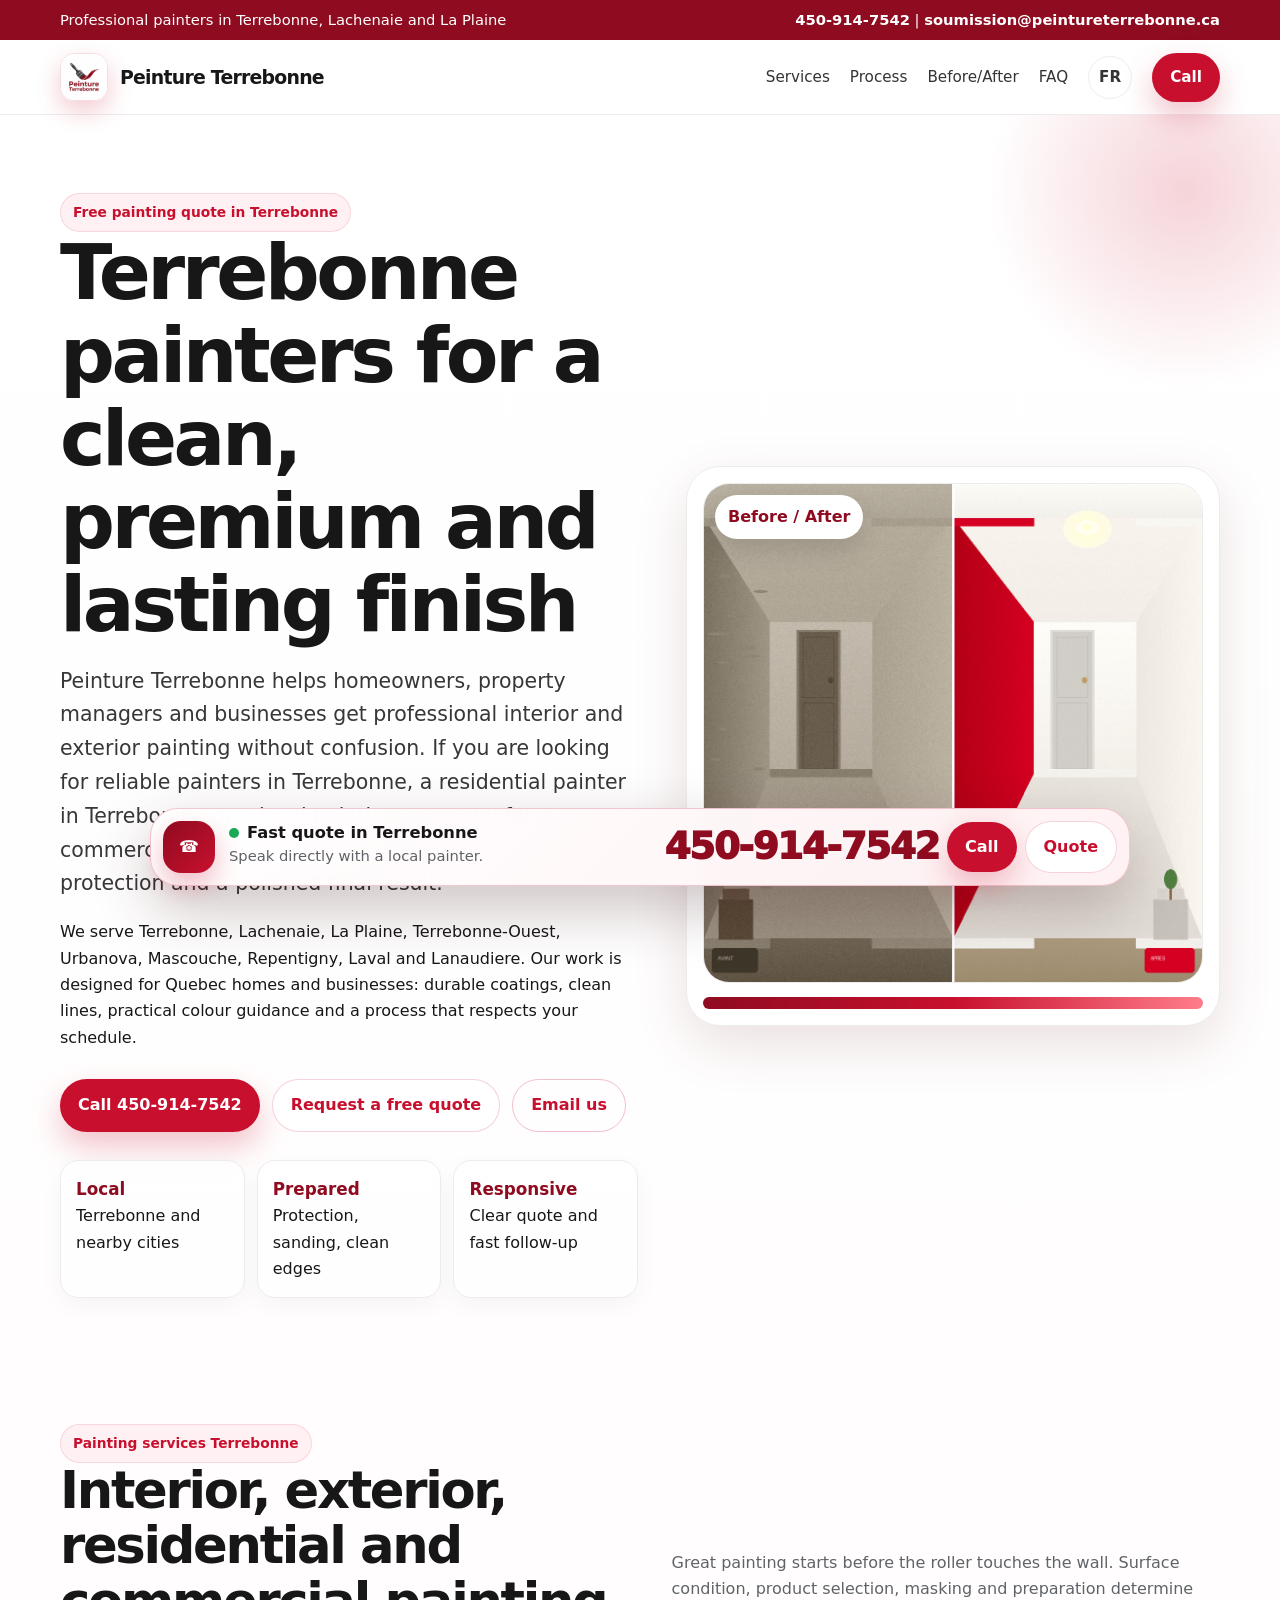
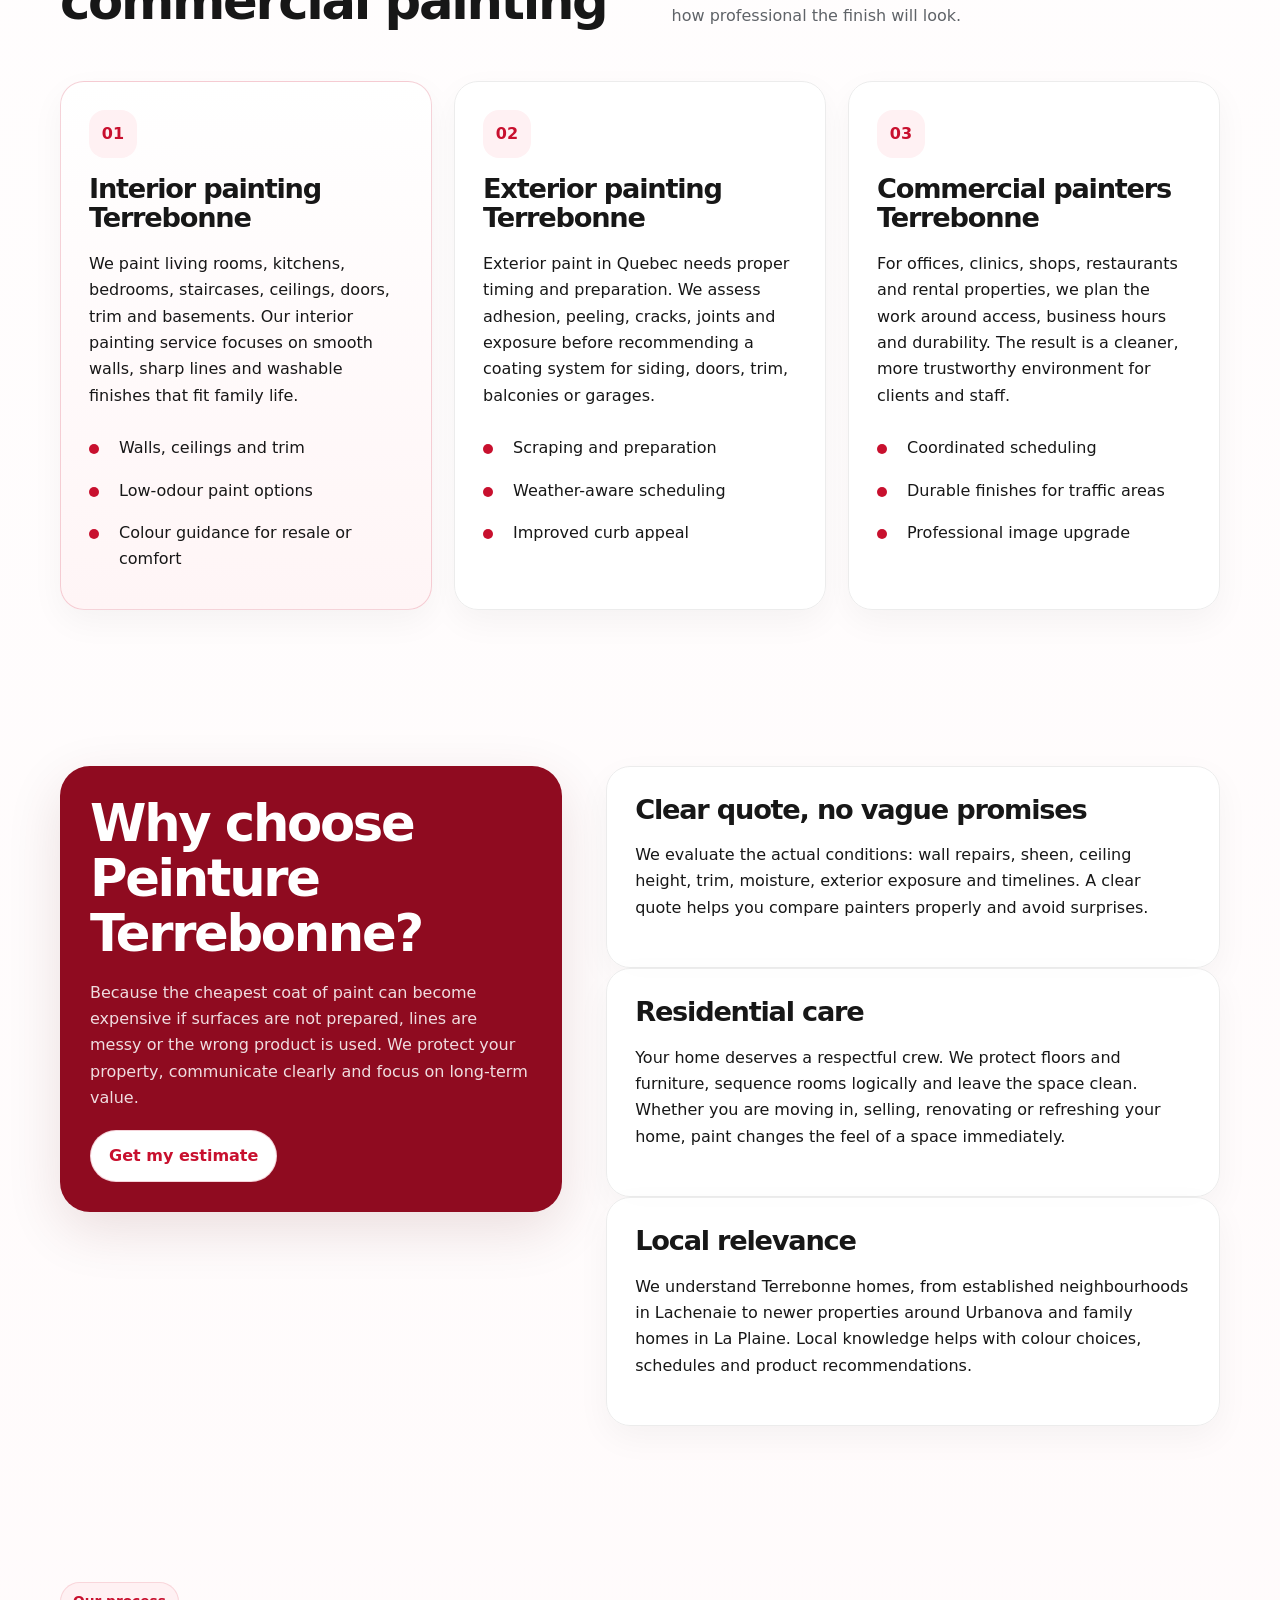
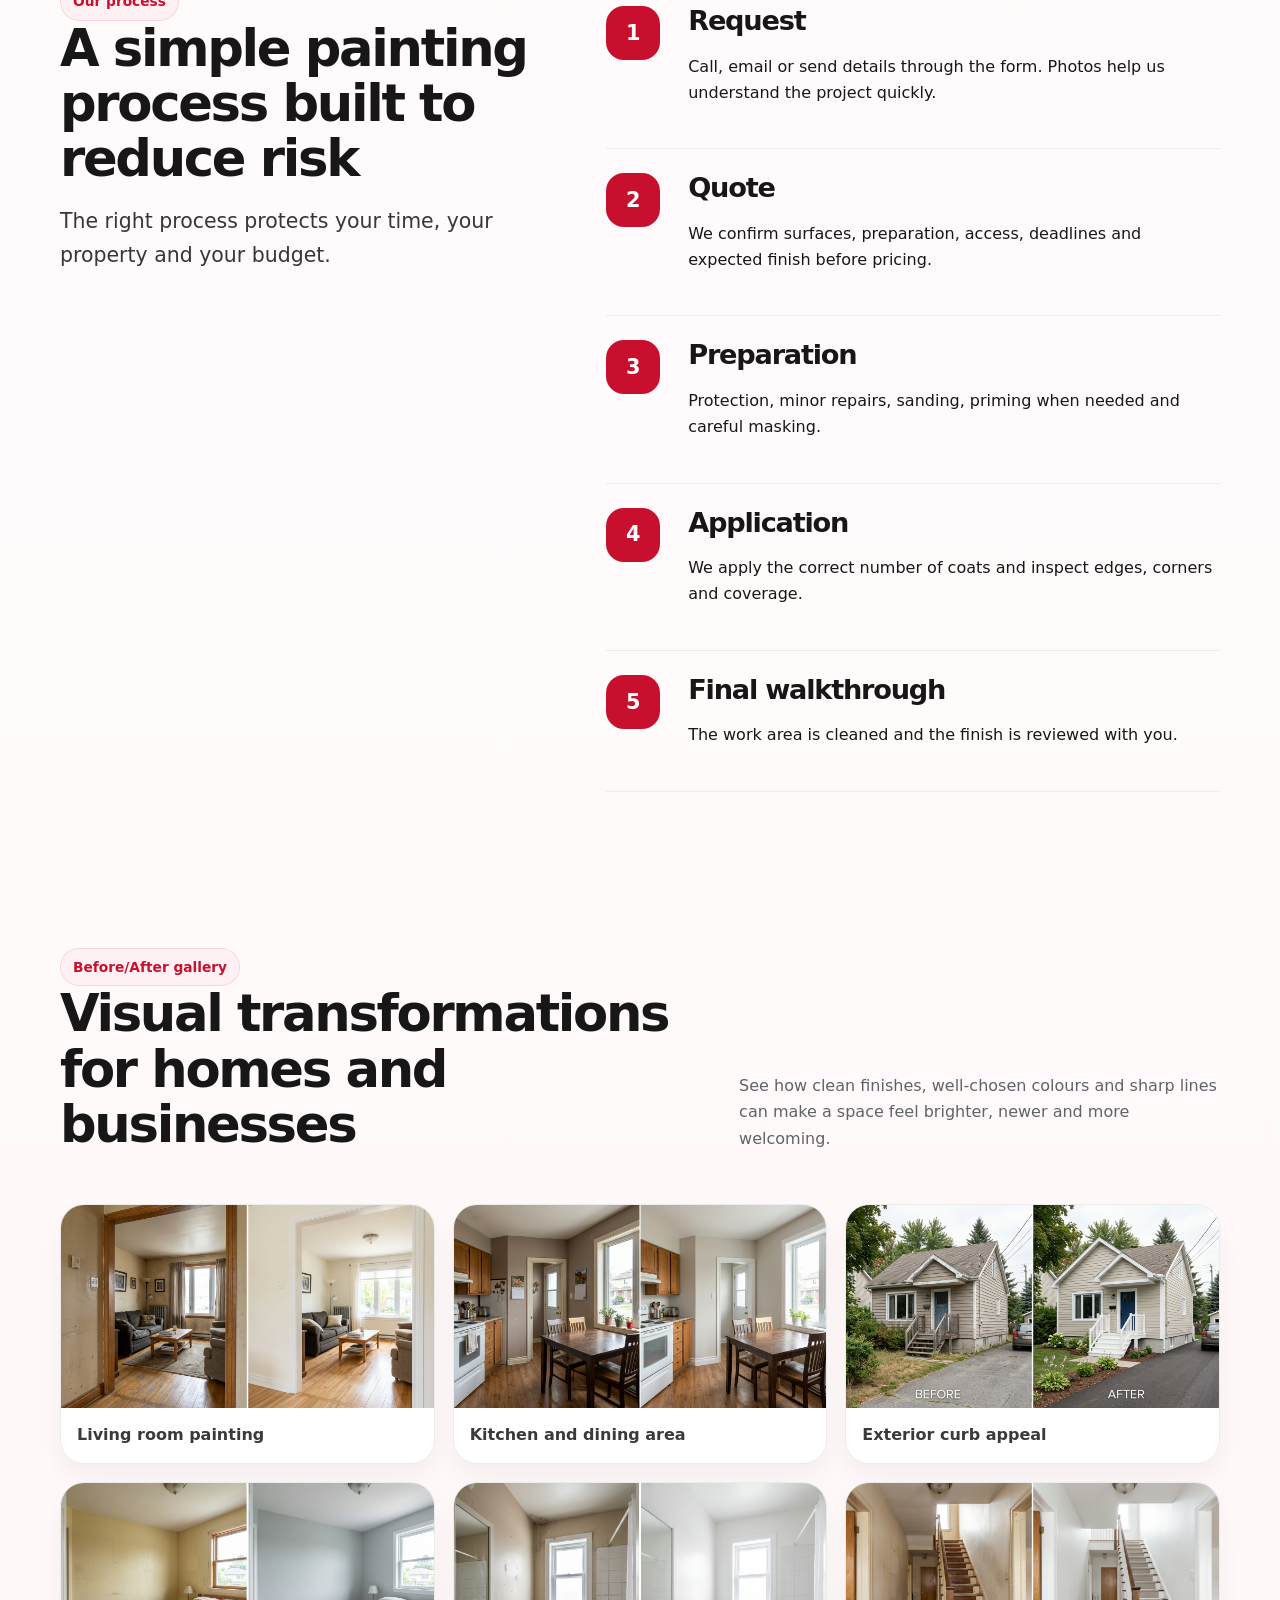
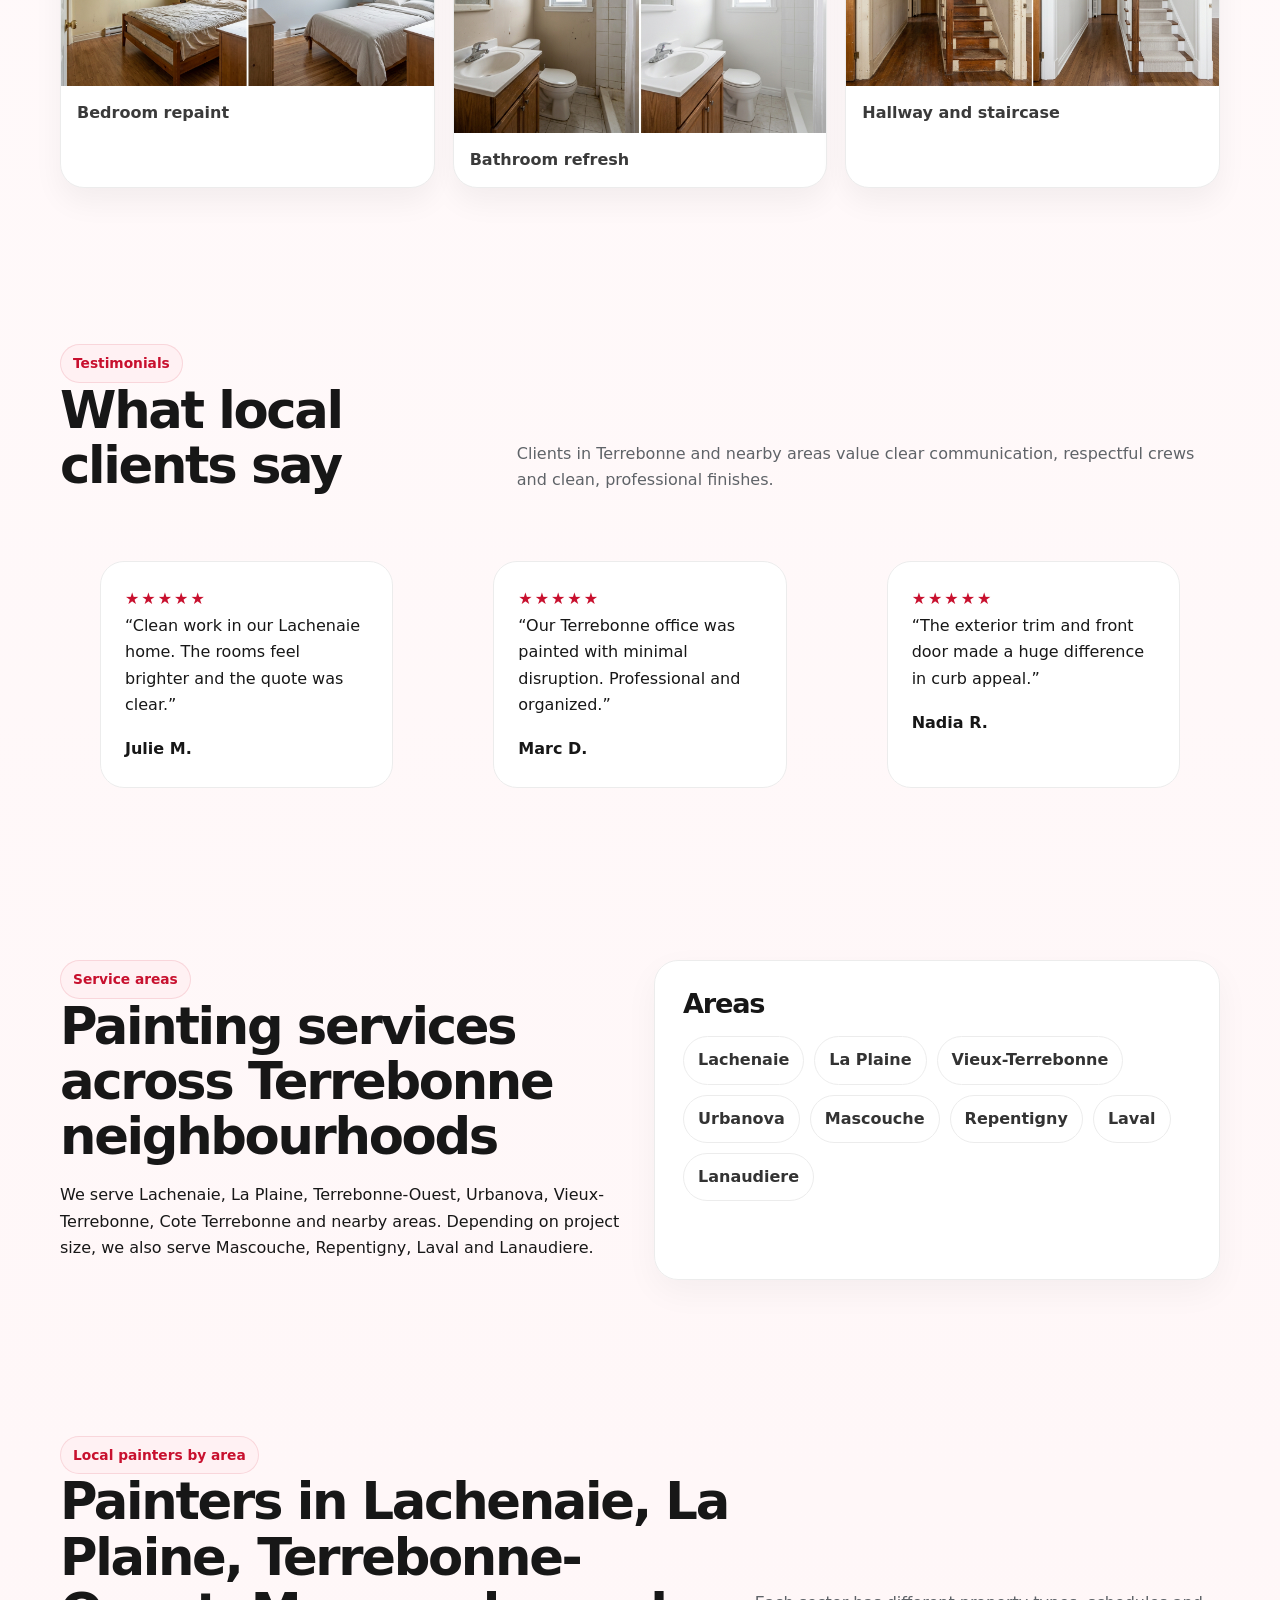
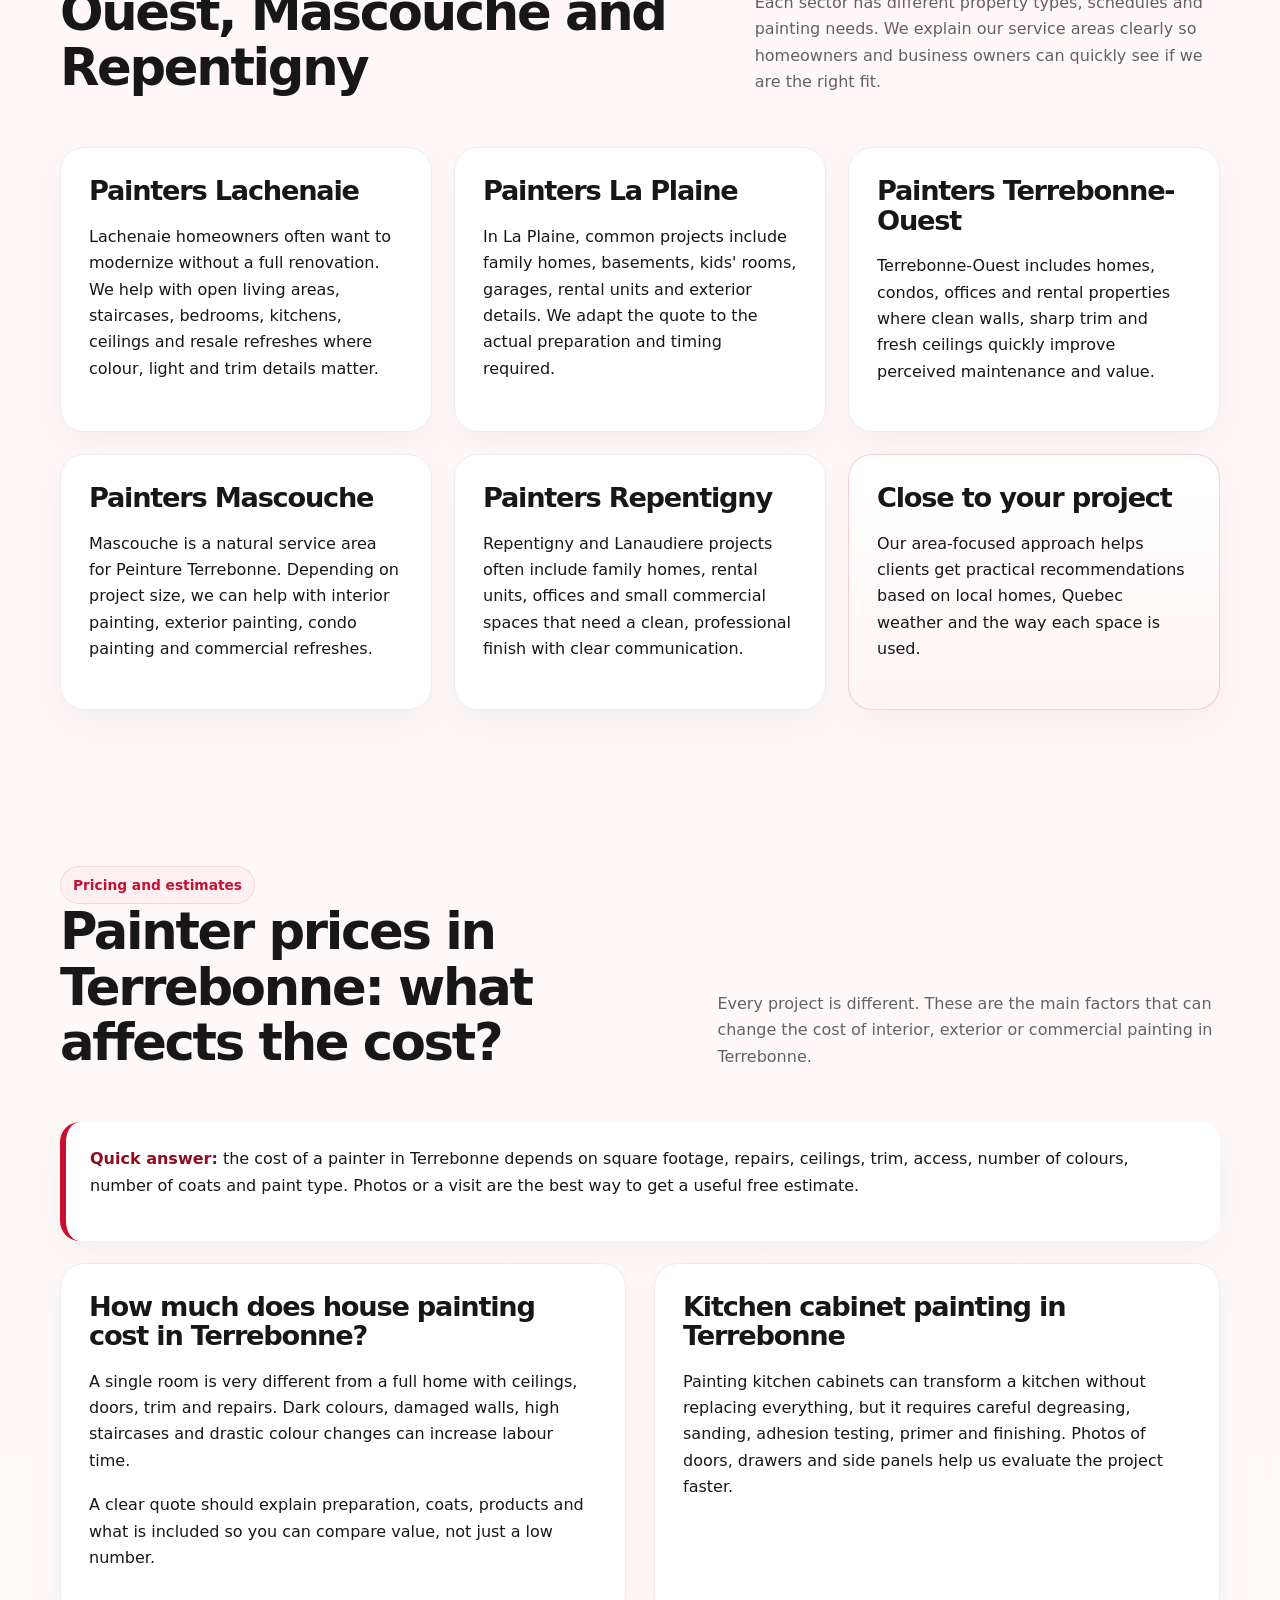
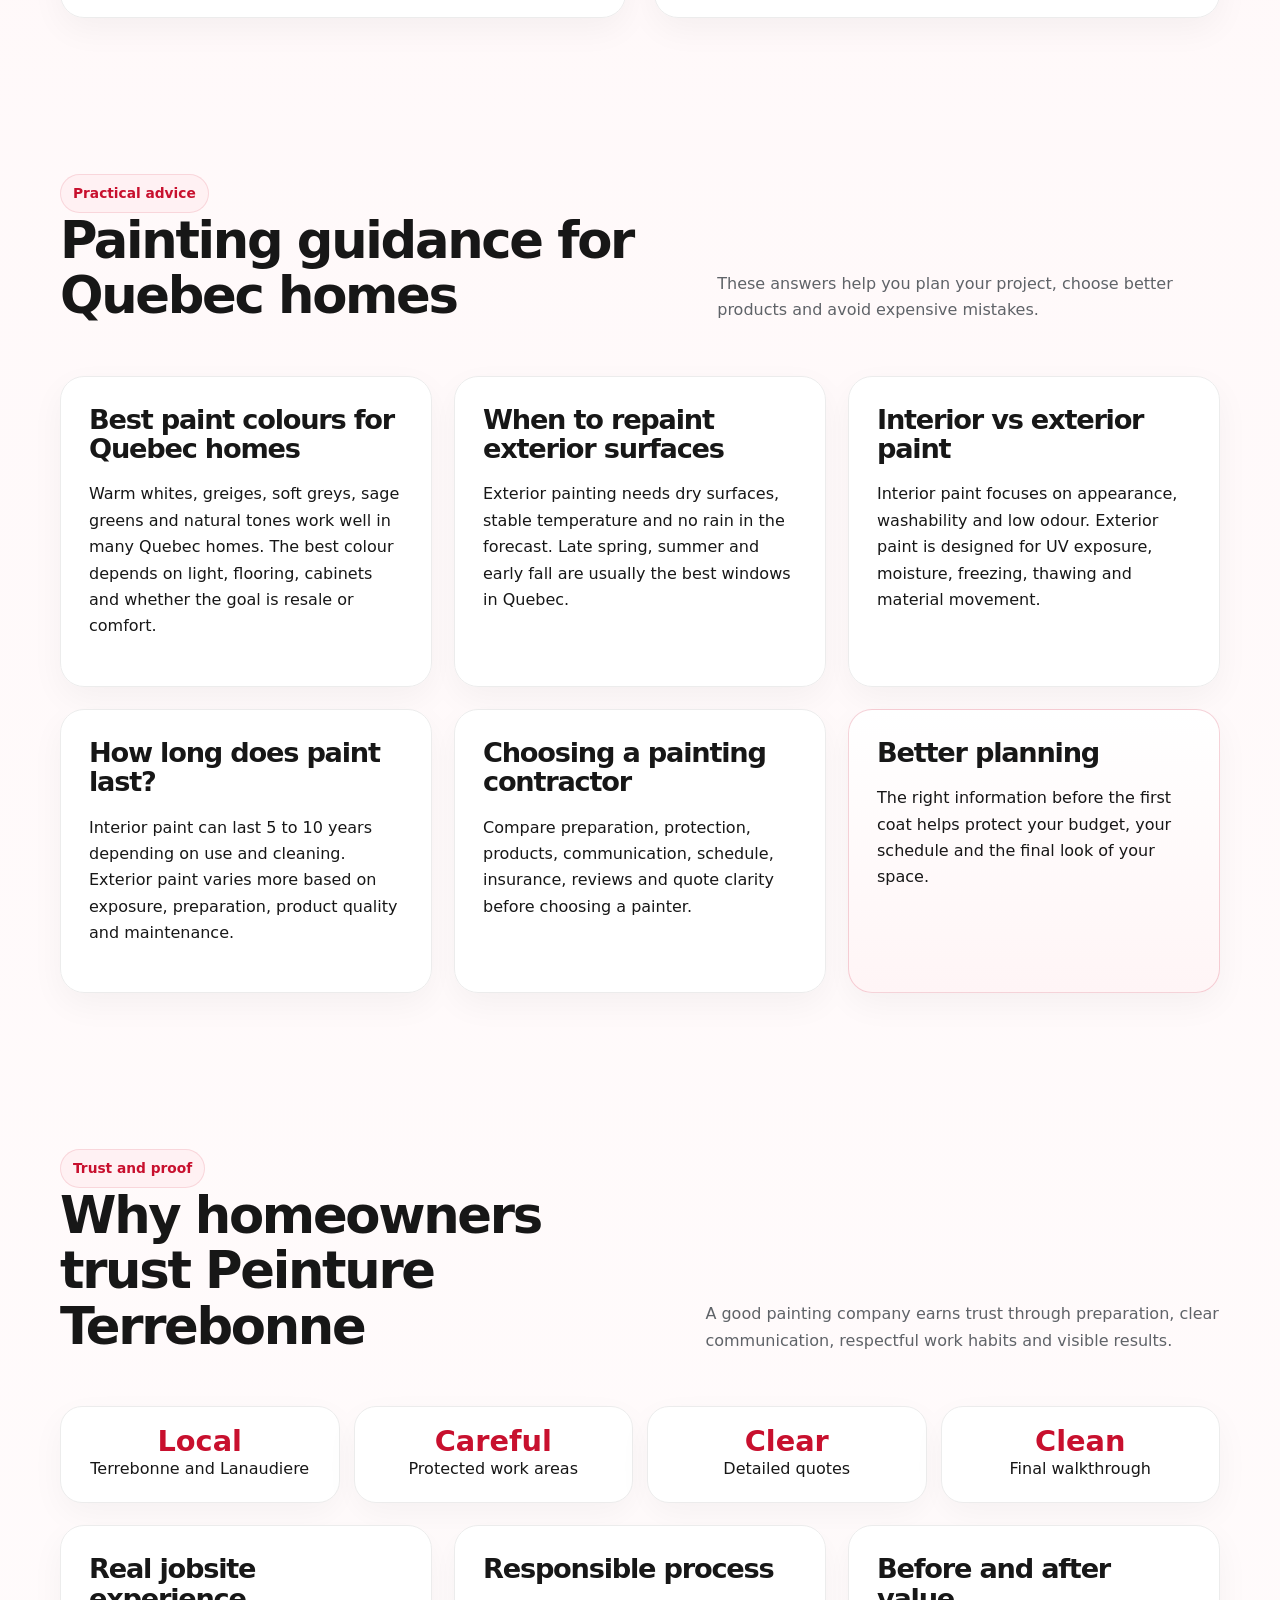
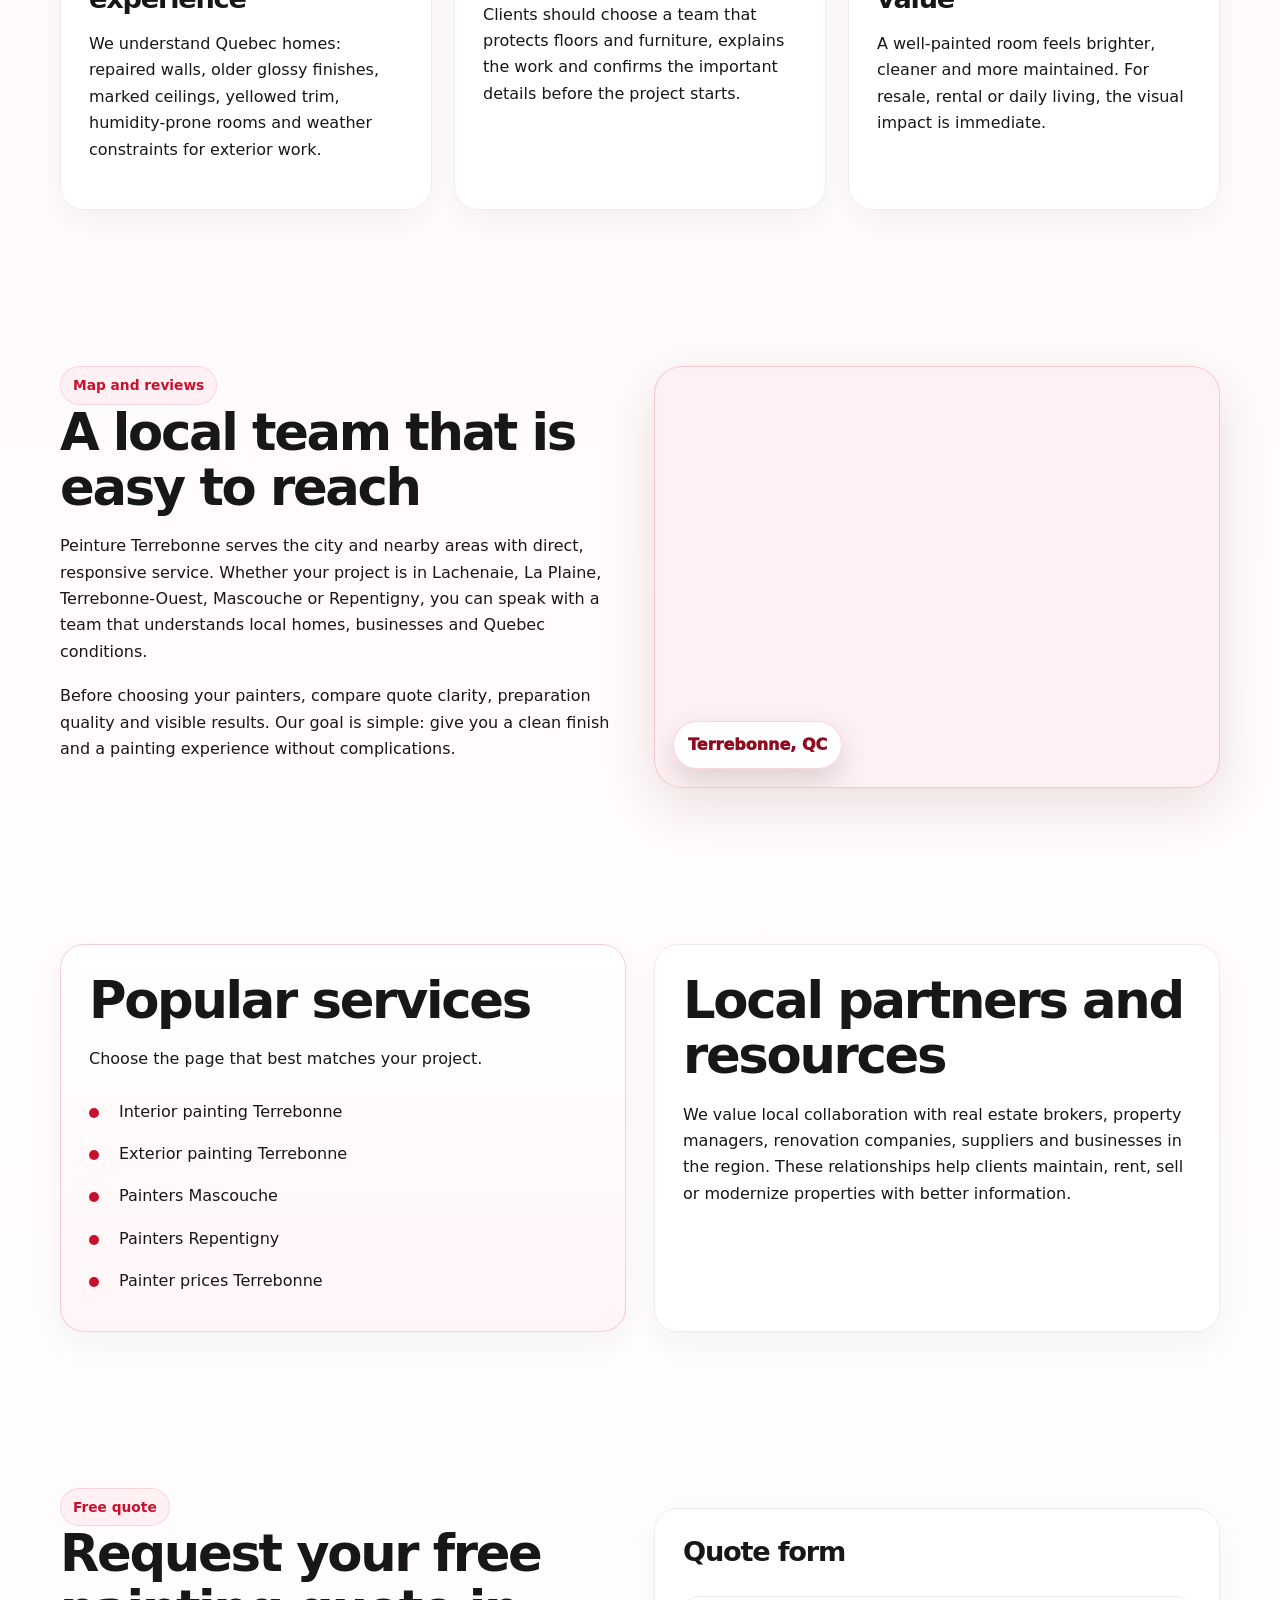
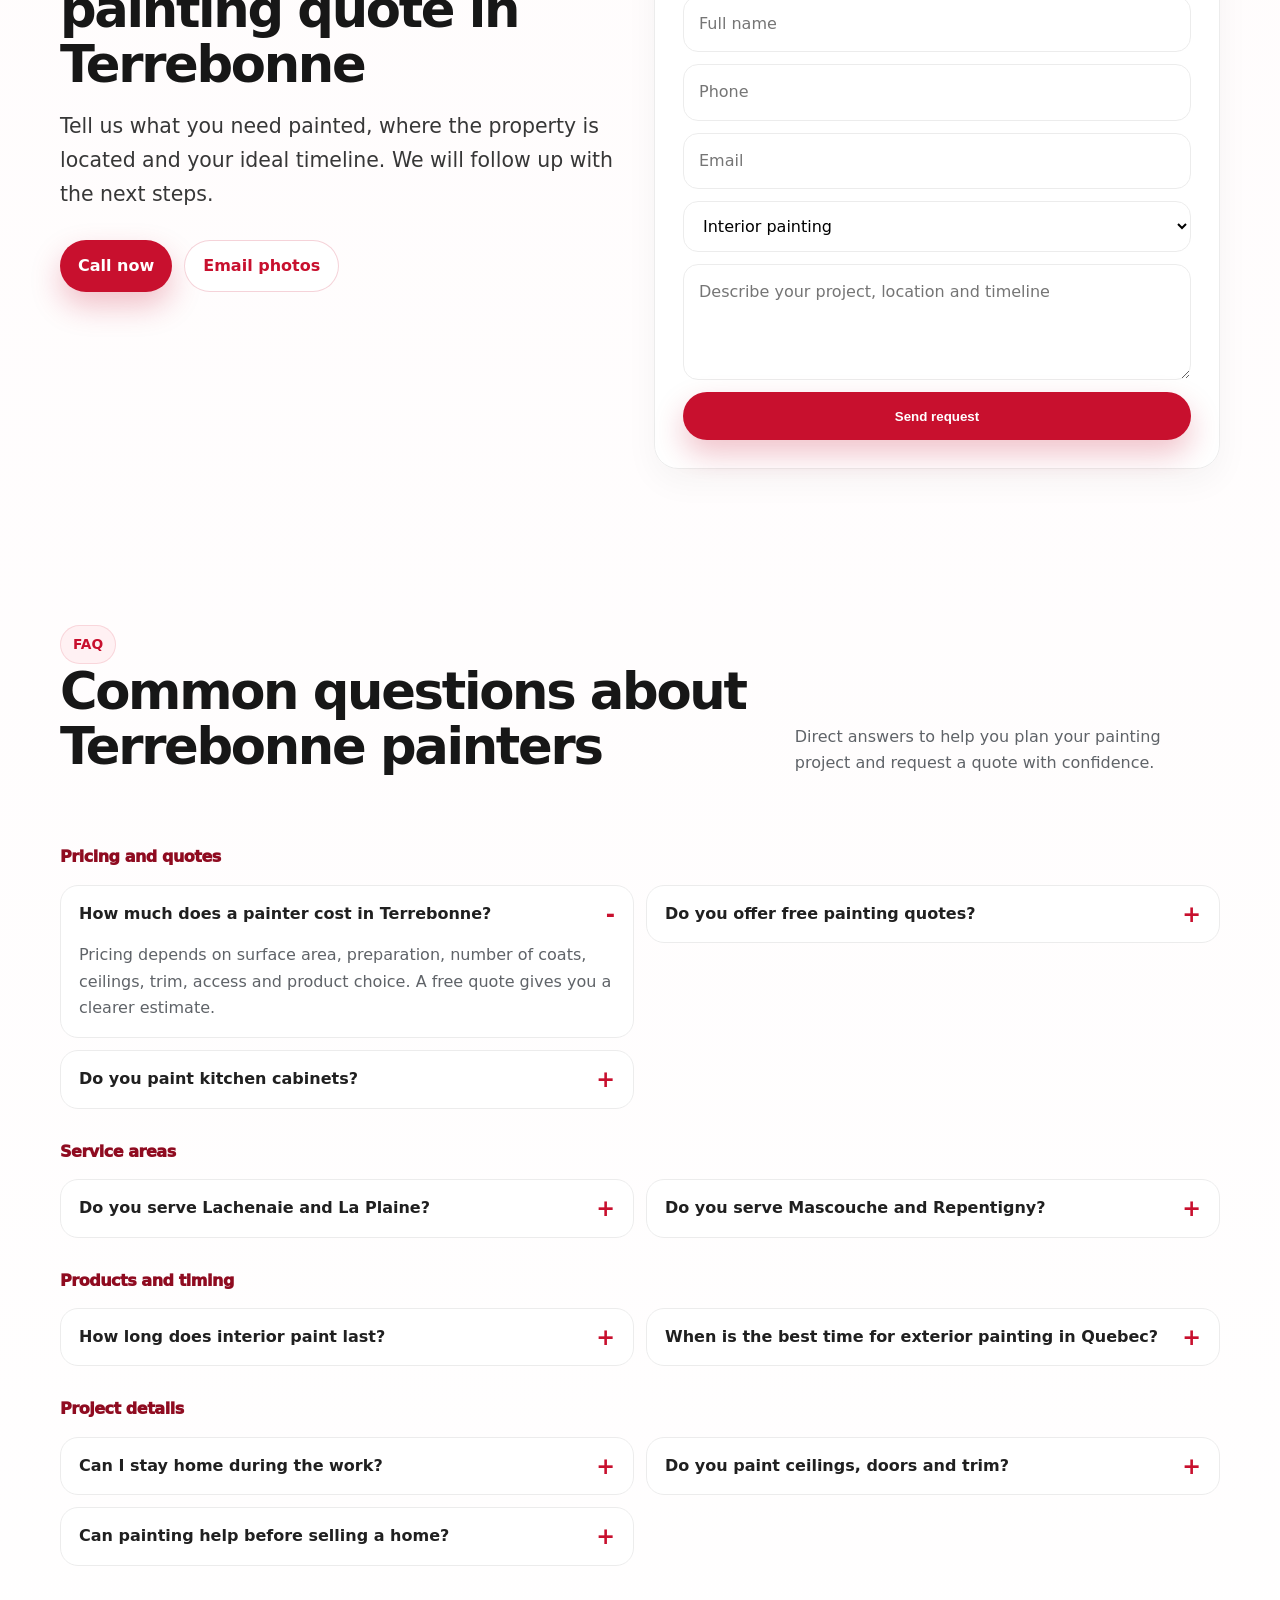
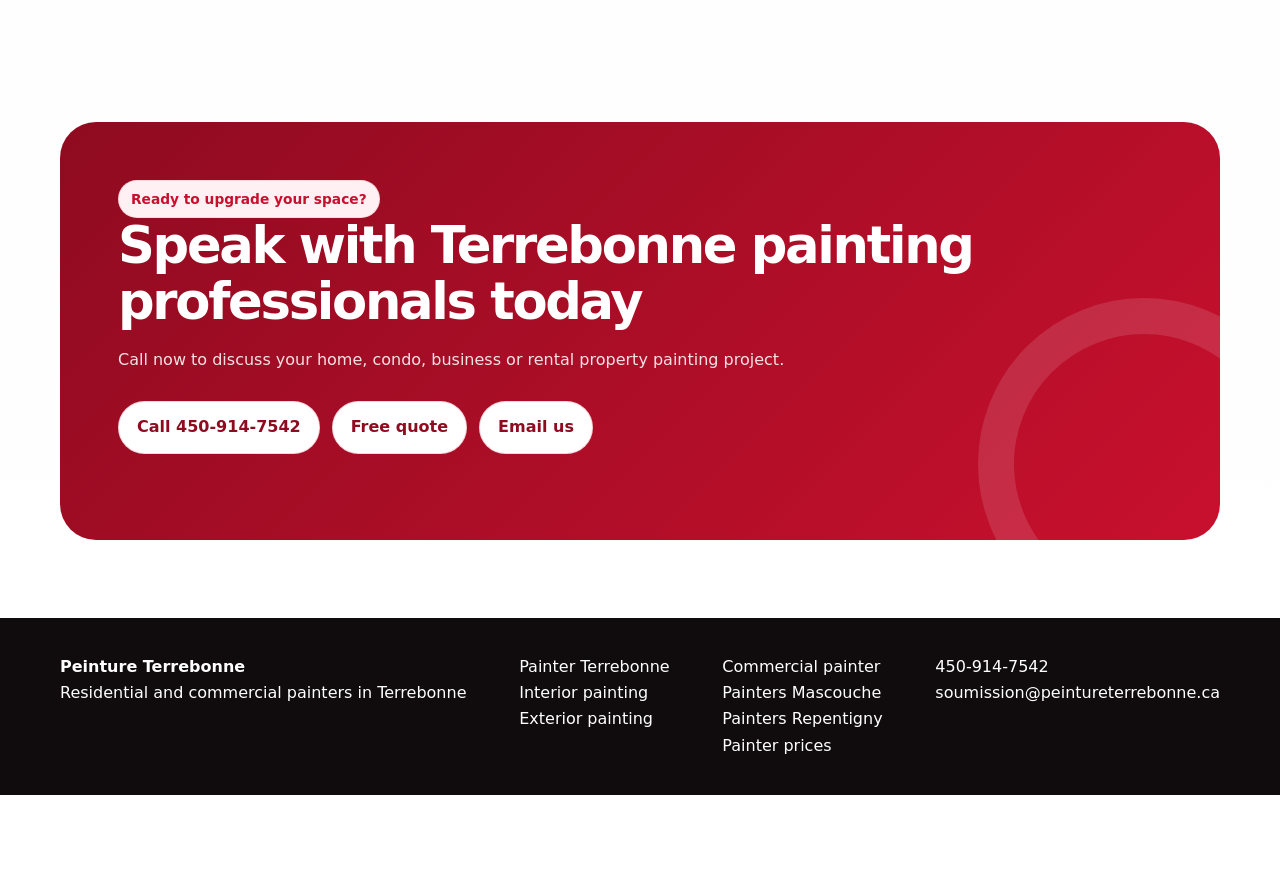
==== commit a512eed4: "feat: nueva imagen hero entrada con muro acento rojo para pagina EN" ====
--- a/en/index.html
+++ b/en/index.html
@@ -1,7 +1,7 @@
 <!doctype html>
 <html lang="en-CA">
 <head>
-  <meta charset="utf-8">
+  <meta charset="utf-8"><link rel="icon" type="image/svg+xml" href="../favicon.svg"><link rel="icon" type="image/x-icon" href="../favicon.ico"><link rel="apple-touch-icon" href="../apple-touch-icon.png">
   <meta name="viewport" content="width=device-width, initial-scale=1">
   <title>Painters Terrebonne | Residential and Commercial Painting | Free Quote</title>
   <meta name="description" content="Professional painters in Terrebonne for interior, exterior, residential and commercial painting. Clean preparation, premium finish and free painting quote.">
@@ -21,7 +21,7 @@
   <div class="topbar"><div class="container"><span>Professional painters in Terrebonne, Lachenaie and La Plaine</span><span><a href="tel:4509147542">450-914-7542</a> | <a href="mailto:soumission@peintureterrebonne.ca">soumission@peintureterrebonne.ca</a></span></div></div>
   <header class="nav"><div class="container nav-inner"><a class="brand" href="index.html"><img class="brand-mark" src="../public/logos/logo-light.png" alt="Peinture Terrebonne logo" width="48" height="48"><span>Peinture Terrebonne</span></a><nav class="nav-links" aria-label="Main navigation"><a href="#services" data-scroll>Services</a><a href="#process" data-scroll>Process</a><a href="#gallery" data-scroll>Before/After</a><a href="#faq" data-scroll>FAQ</a><a class="lang" href="../index.html">FR</a><a class="btn btn-primary" href="tel:4509147542">Call</a></nav></div></header>
   <main id="content">
-    <section class="hero"><div class="container hero-grid"><div><span class="eyebrow">Free painting quote in Terrebonne</span><h1>Terrebonne painters for a clean, premium and lasting finish</h1><p class="lead">Peinture Terrebonne helps homeowners, property managers and businesses get professional interior and exterior painting without confusion. If you are looking for reliable painters in Terrebonne, a residential painter in Terrebonne, or a local painting company for a commercial space, our team focuses on preparation, protection and a polished final result.</p><p>We serve Terrebonne, Lachenaie, La Plaine, Terrebonne-Ouest, Urbanova, Mascouche, Repentigny, Laval and Lanaudiere. Our work is designed for Quebec homes and businesses: durable coatings, clean lines, practical colour guidance and a process that respects your schedule.</p><div class="hero-actions"><a class="btn btn-primary" href="tel:4509147542">Call 450-914-7542</a><a class="btn btn-secondary" href="#quote" data-scroll>Request a free quote</a><a class="btn btn-ghost" href="mailto:soumission@peintureterrebonne.ca">Email us</a></div><div class="trust-row"><div class="trust-card"><strong>Local</strong>Terrebonne and nearby cities</div><div class="trust-card"><strong>Prepared</strong>Protection, sanding, clean edges</div><div class="trust-card"><strong>Responsive</strong>Clear quote and fast follow-up</div></div></div><div class="hero-card"><span class="badge">Before / After</span><img class="hero-visual" src="../public/realisations/terrebonne-salon-before-after.png" alt="Before and after interior painting in Terrebonne living room" width="1024" height="1024" fetchpriority="high"><div class="paint-strip" aria-hidden="true"></div></div></div></section>
+    <section class="hero"><div class="container hero-grid"><div><span class="eyebrow">Free painting quote in Terrebonne</span><h1>Terrebonne painters for a clean, premium and lasting finish</h1><p class="lead">Peinture Terrebonne helps homeowners, property managers and businesses get professional interior and exterior painting without confusion. If you are looking for reliable painters in Terrebonne, a residential painter in Terrebonne, or a local painting company for a commercial space, our team focuses on preparation, protection and a polished final result.</p><p>We serve Terrebonne, Lachenaie, La Plaine, Terrebonne-Ouest, Urbanova, Mascouche, Repentigny, Laval and Lanaudiere. Our work is designed for Quebec homes and businesses: durable coatings, clean lines, practical colour guidance and a process that respects your schedule.</p><div class="hero-actions"><a class="btn btn-primary" href="tel:4509147542">Call 450-914-7542</a><a class="btn btn-secondary" href="#quote" data-scroll>Request a free quote</a><a class="btn btn-ghost" href="mailto:soumission@peintureterrebonne.ca">Email us</a></div><div class="trust-row"><div class="trust-card"><strong>Local</strong>Terrebonne and nearby cities</div><div class="trust-card"><strong>Prepared</strong>Protection, sanding, clean edges</div><div class="trust-card"><strong>Responsive</strong>Clear quote and fast follow-up</div></div></div><div class="hero-card"><span class="badge">Before / After</span><img class="hero-visual" src="../public/realisations/terrebonne-entree-before-after.png" alt="Before and after entrance hallway painting in Terrebonne — dull beige walls transformed to fresh white with red accent wall" width="1024" height="1024" fetchpriority="high"><div class="paint-strip" aria-hidden="true"></div></div></div></section>
 
     <section id="services"><div class="container"><div class="section-head"><div><span class="eyebrow">Painting services Terrebonne</span><h2>Interior, exterior, residential and commercial painting</h2></div><p>Great painting starts before the roller touches the wall. Surface condition, product selection, masking and preparation determine how professional the finish will look.</p></div><div class="grid-3"><article class="card accent"><div class="icon">01</div><h3>Interior painting Terrebonne</h3><p>We paint living rooms, kitchens, bedrooms, staircases, ceilings, doors, trim and basements. Our interior painting service focuses on smooth walls, sharp lines and washable finishes that fit family life.</p><ul class="list"><li>Walls, ceilings and trim</li><li>Low-odour paint options</li><li>Colour guidance for resale or comfort</li></ul></article><article class="card"><div class="icon">02</div><h3>Exterior painting Terrebonne</h3><p>Exterior paint in Quebec needs proper timing and preparation. We assess adhesion, peeling, cracks, joints and exposure before recommending a coating system for siding, doors, trim, balconies or garages.</p><ul class="list"><li>Scraping and preparation</li><li>Weather-aware scheduling</li><li>Improved curb appeal</li></ul></article><article class="card"><div class="icon">03</div><h3>Commercial painters Terrebonne</h3><p>For offices, clinics, shops, restaurants and rental properties, we plan the work around access, business hours and durability. The result is a cleaner, more trustworthy environment for clients and staff.</p><ul class="list"><li>Coordinated scheduling</li><li>Durable finishes for traffic areas</li><li>Professional image upgrade</li></ul></article></div></div></section>
 
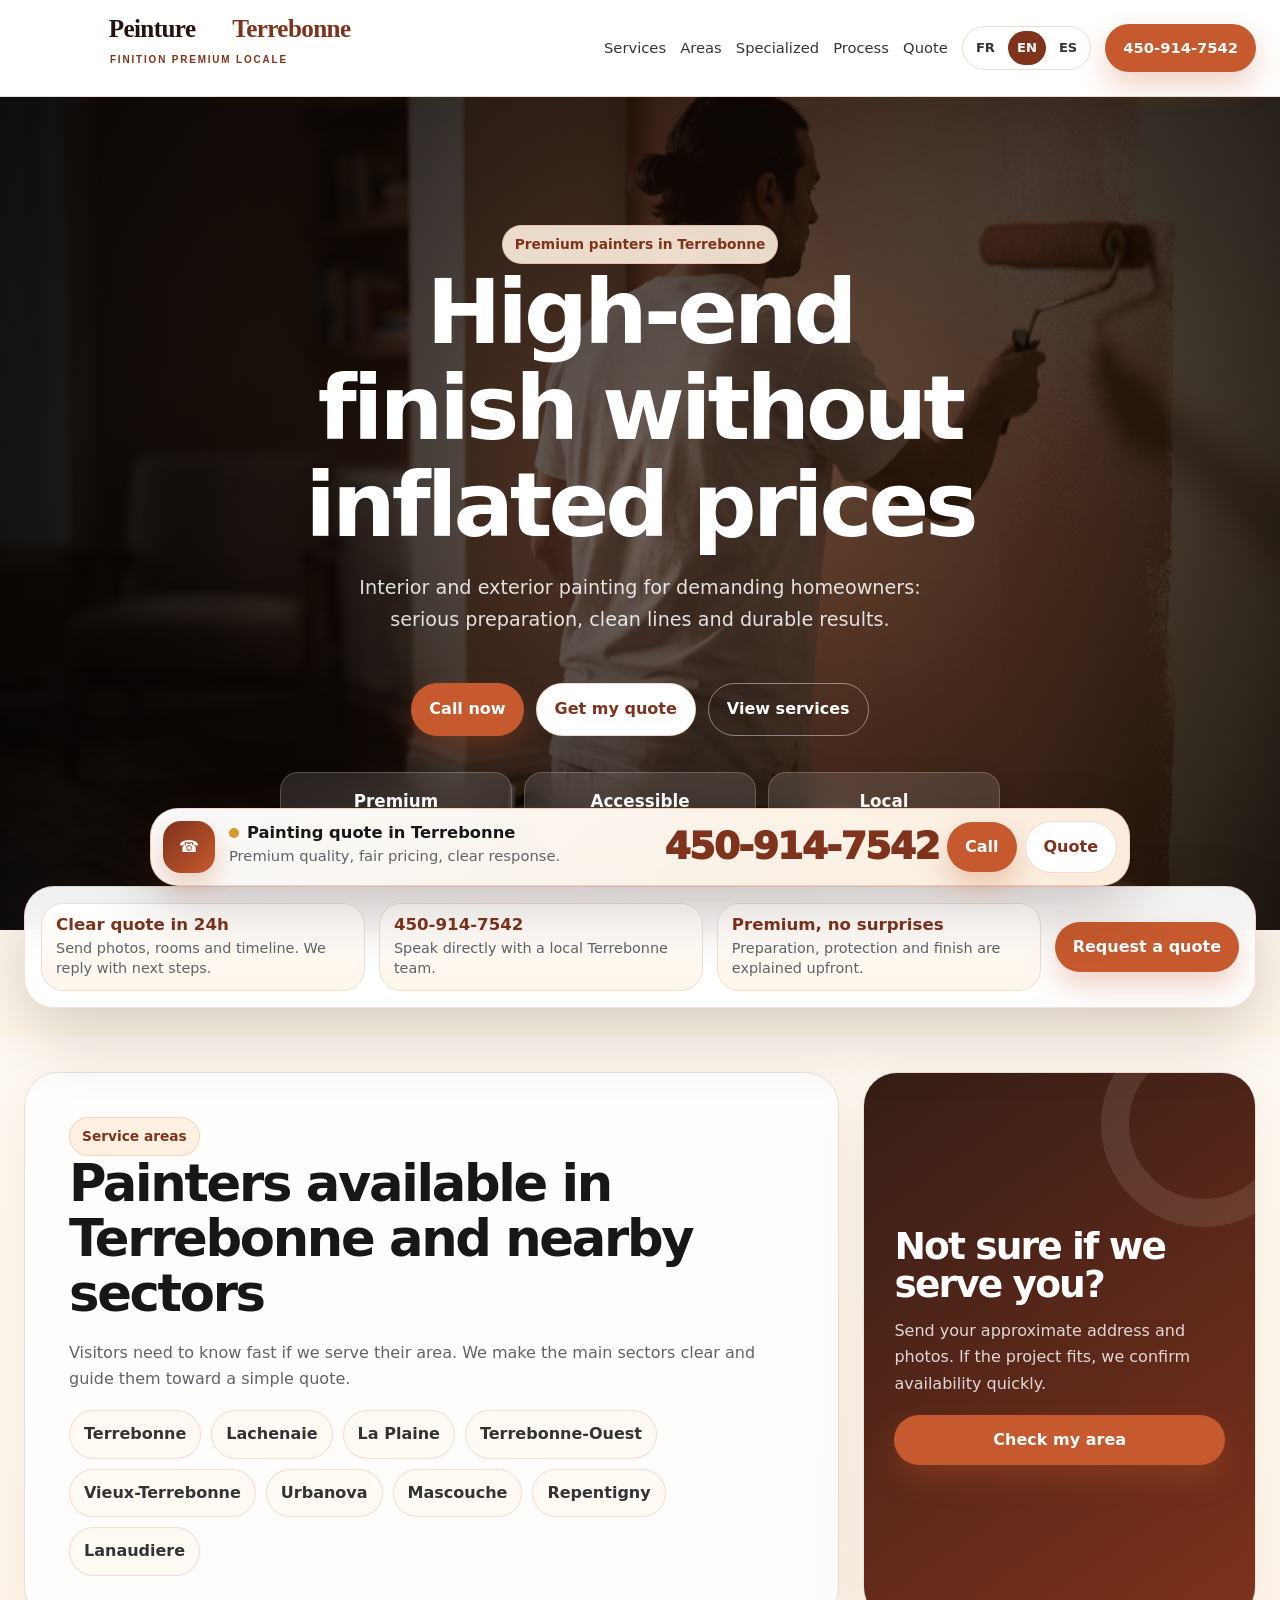
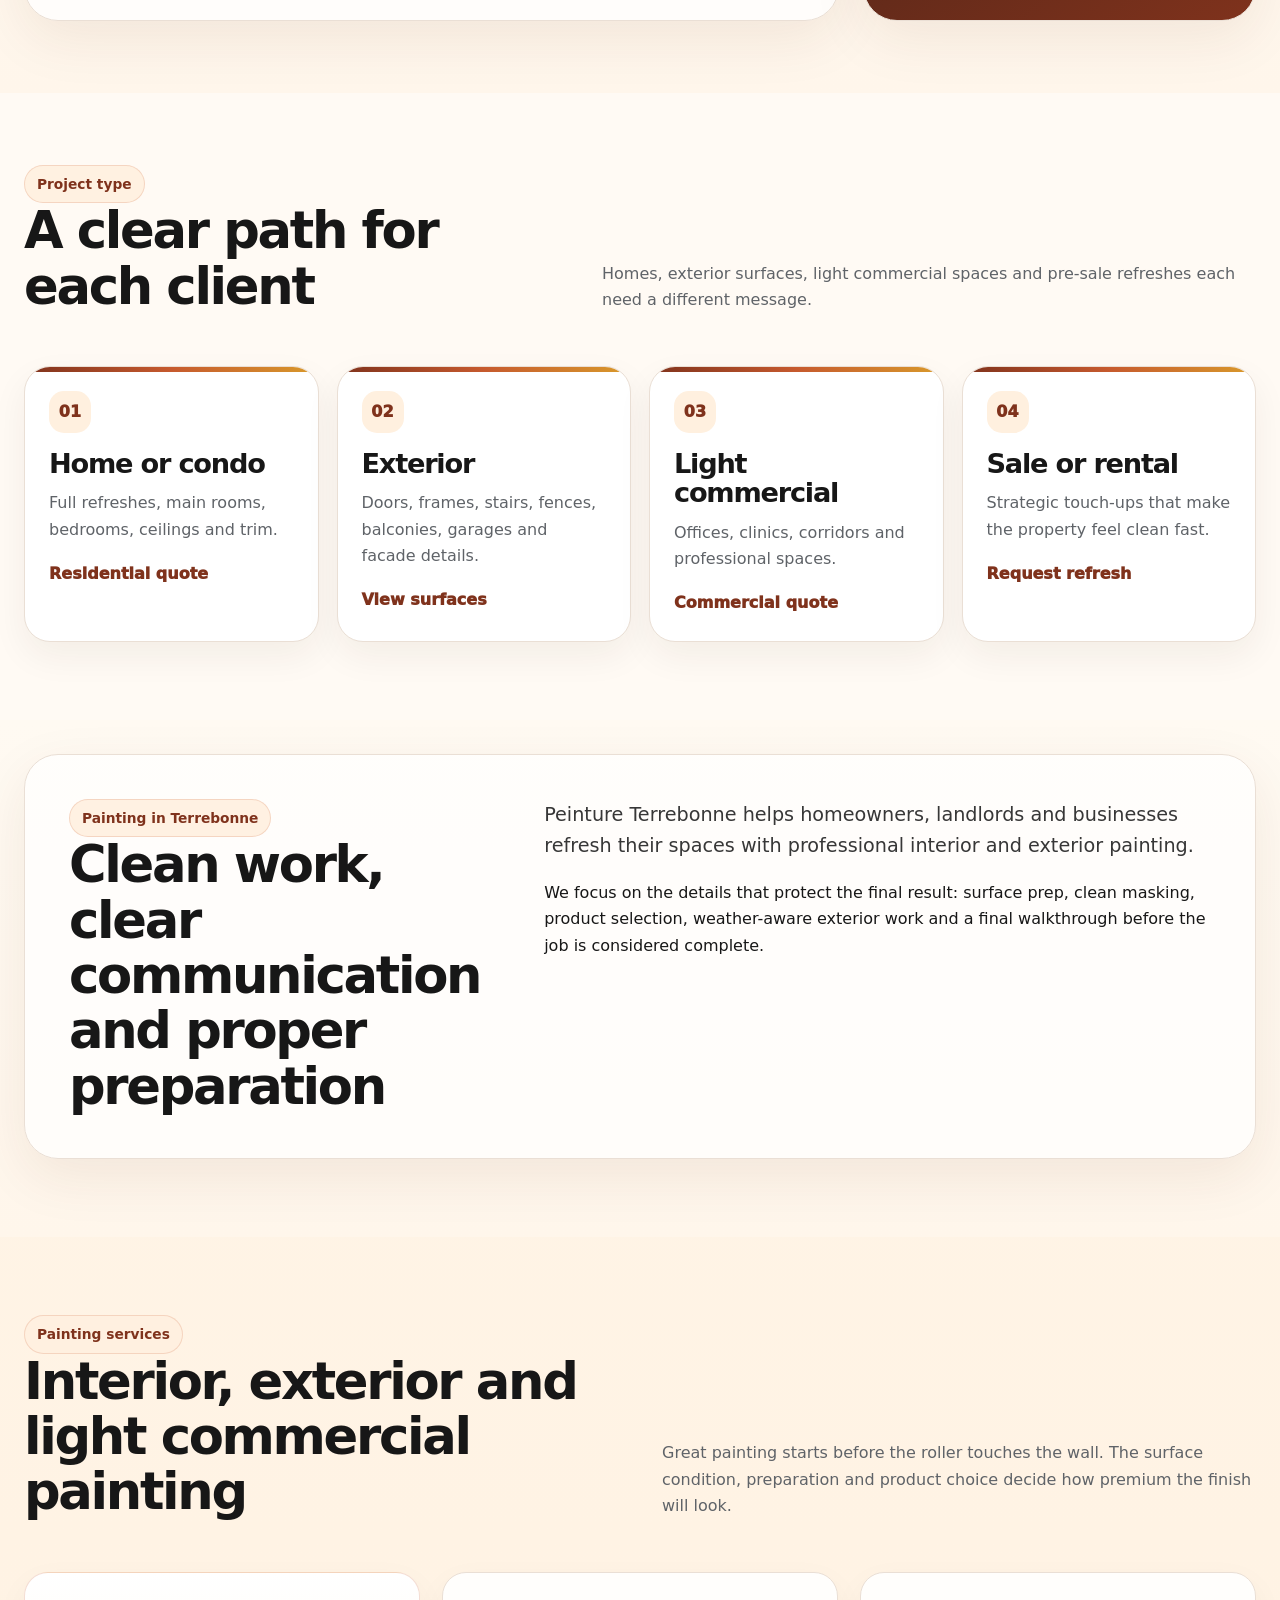
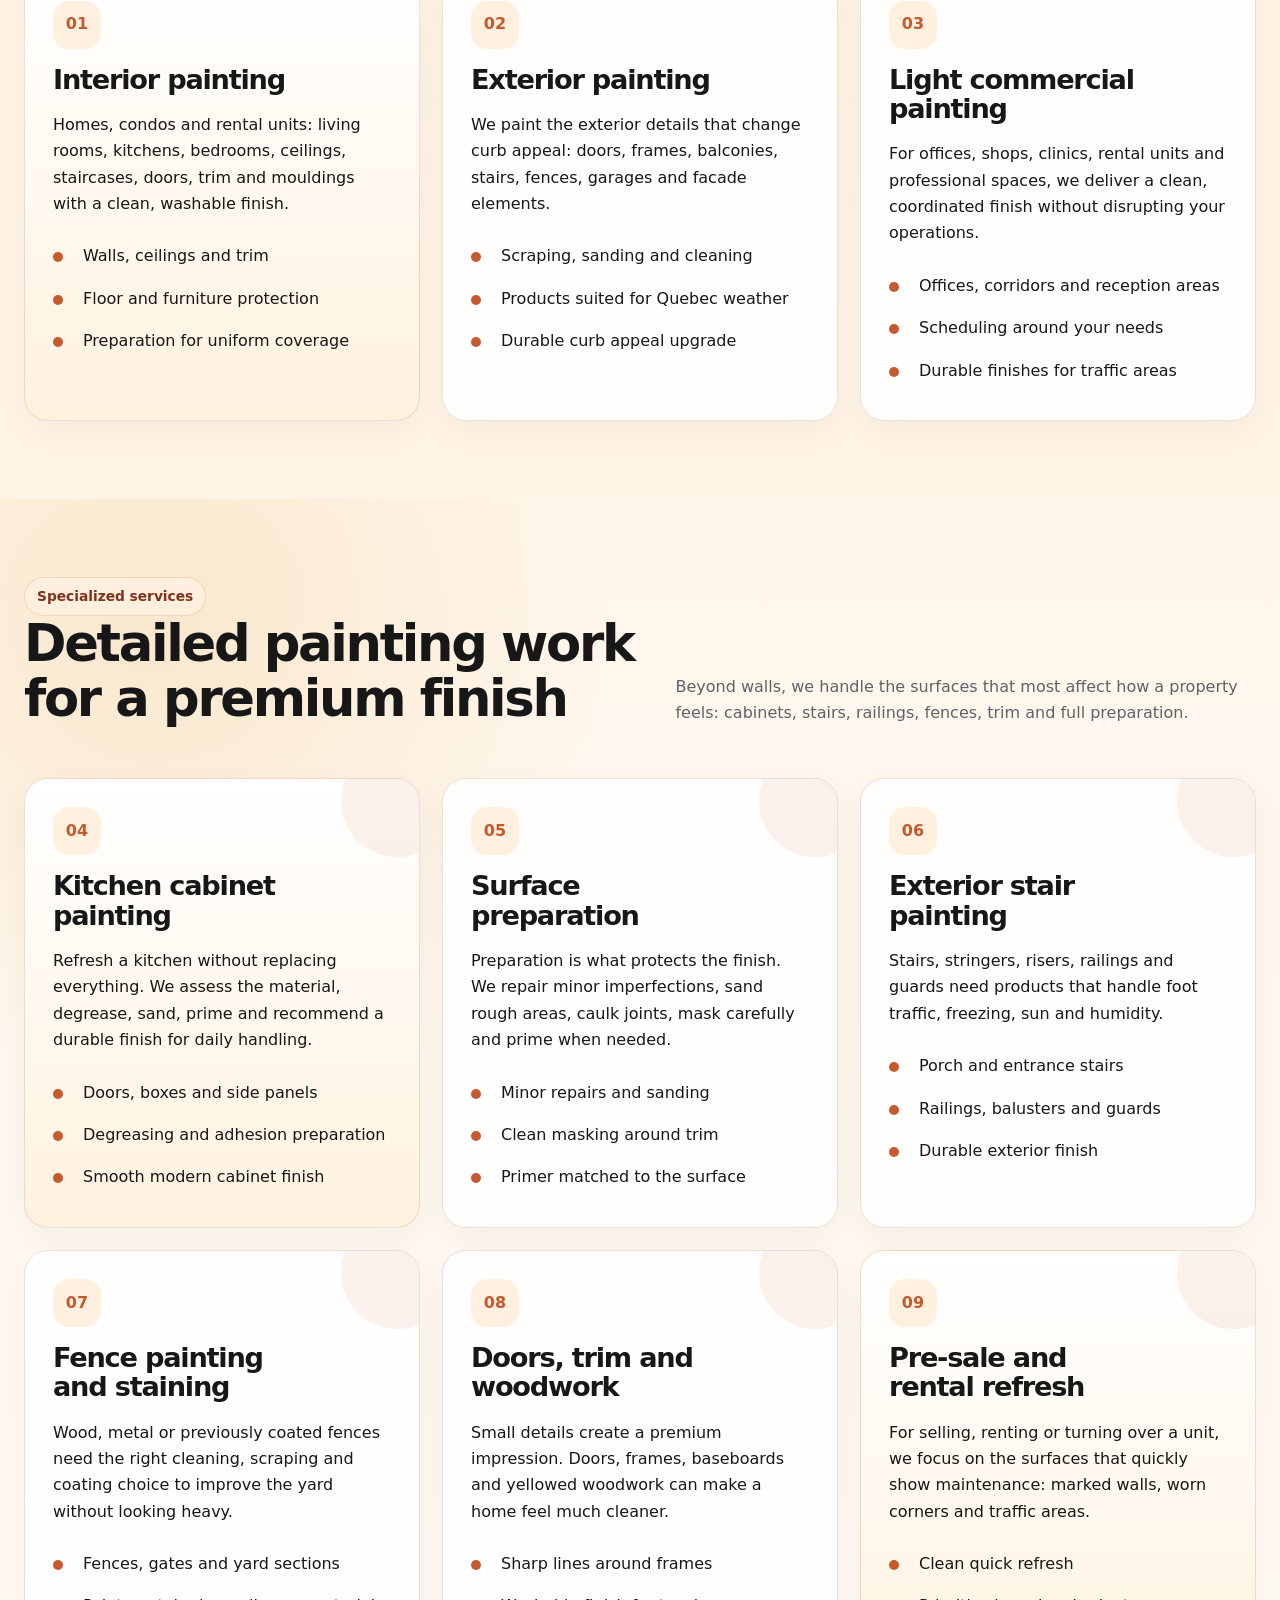
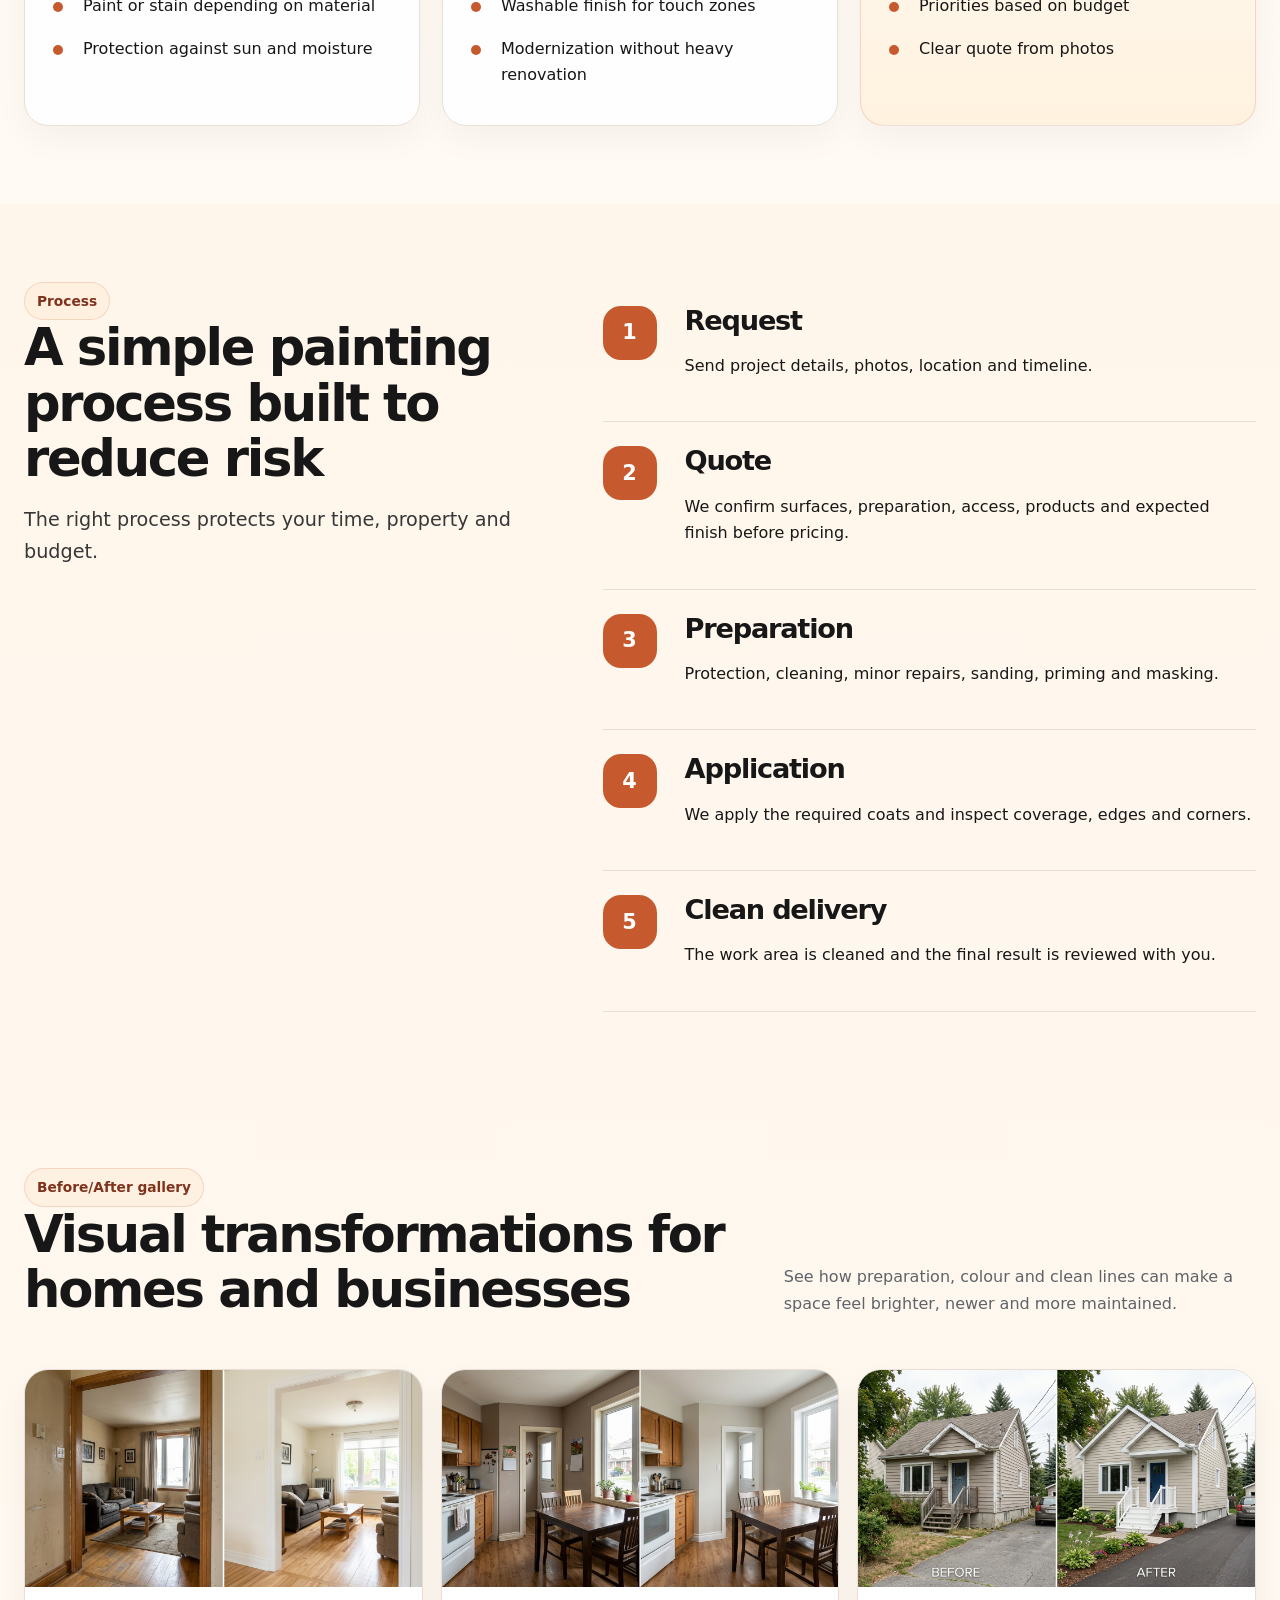
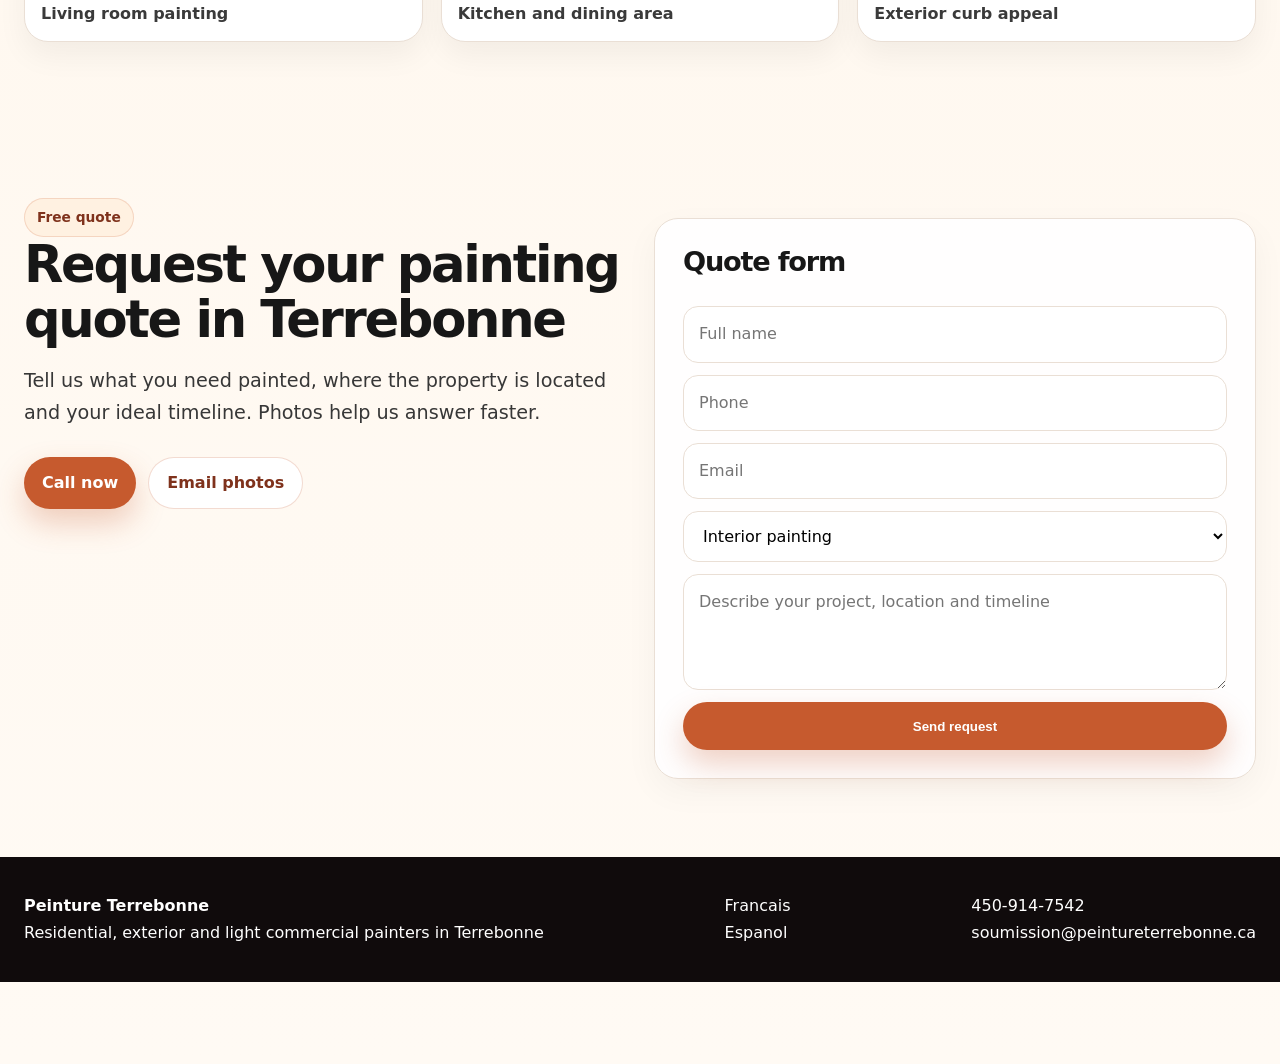
==== commit 5ea1f31f: "feat: actualizar sitio con version ES, nuevo logo y navegacion rediseñada - Agregar pagina en españo" ====
--- a/en/index.html
+++ b/en/index.html
@@ -3,58 +3,42 @@
 <head>
   <meta charset="utf-8"><link rel="icon" type="image/svg+xml" href="../favicon.svg"><link rel="icon" type="image/x-icon" href="../favicon.ico"><link rel="apple-touch-icon" href="../apple-touch-icon.png">
   <meta name="viewport" content="width=device-width, initial-scale=1">
-  <title>Painters Terrebonne | Residential and Commercial Painting | Free Quote</title>
-  <meta name="description" content="Professional painters in Terrebonne for interior, exterior, residential and commercial painting. Clean preparation, premium finish and free painting quote.">
+  <title>Painters Terrebonne | Premium Interior and Exterior Painting</title>
+  <meta name="description" content="Premium painters in Terrebonne for interior painting, exterior painting, cabinet painting, stairs, fences, preparation and light commercial projects. Fair pricing and clean finish.">
   <link rel="canonical" href="https://peintureterrebonne.ca/en/">
   <link rel="alternate" hreflang="fr-CA" href="https://peintureterrebonne.ca/">
   <link rel="alternate" hreflang="en-CA" href="https://peintureterrebonne.ca/en/">
+  <link rel="alternate" hreflang="es-CA" href="https://peintureterrebonne.ca/es/">
   <link rel="stylesheet" href="../assets/styles.css">
-  <script type="application/ld+json">
-  {"@context":"https://schema.org","@type":"LocalBusiness","@id":"https://peintureterrebonne.ca/#business","name":"Peinture Terrebonne","url":"https://peintureterrebonne.ca/en/","telephone":"+14509147542","email":"soumission@peintureterrebonne.ca","priceRange":"$$","description":"Painting company in Terrebonne offering interior, exterior, residential and commercial painting services.","areaServed":["Terrebonne","Lachenaie","La Plaine","Terrebonne-Ouest","Mascouche","Repentigny","Laval","Lanaudiere"],"address":{"@type":"PostalAddress","addressLocality":"Terrebonne","addressRegion":"QC","addressCountry":"CA"}}
-  </script>
-  <script type="application/ld+json">
-  {"@context":"https://schema.org","@type":"FAQPage","mainEntity":[{"@type":"Question","name":"Do you offer free painting quotes in Terrebonne?","acceptedAnswer":{"@type":"Answer","text":"Yes. Call 450-914-7542 or email soumission@peintureterrebonne.ca to request a free painting quote in Terrebonne."}},{"@type":"Question","name":"Do you handle interior and exterior painting?","acceptedAnswer":{"@type":"Answer","text":"Yes. Peinture Terrebonne provides interior painting, exterior painting, residential painting and commercial painting in Terrebonne and nearby areas."}}]}
-  </script>
 </head>
 <body>
   <a class="skip-link" href="#content">Skip to content</a>
-  <div class="topbar"><div class="container"><span>Professional painters in Terrebonne, Lachenaie and La Plaine</span><span><a href="tel:4509147542">450-914-7542</a> | <a href="mailto:soumission@peintureterrebonne.ca">soumission@peintureterrebonne.ca</a></span></div></div>
-  <header class="nav"><div class="container nav-inner"><a class="brand" href="index.html"><img class="brand-mark" src="../public/logos/logo-light.png" alt="Peinture Terrebonne logo" width="48" height="48"><span>Peinture Terrebonne</span></a><nav class="nav-links" aria-label="Main navigation"><a href="#services" data-scroll>Services</a><a href="#process" data-scroll>Process</a><a href="#gallery" data-scroll>Before/After</a><a href="#faq" data-scroll>FAQ</a><a class="lang" href="../index.html">FR</a><a class="btn btn-primary" href="tel:4509147542">Call</a></nav></div></header>
+  <header class="nav"><div class="container nav-inner"><a class="brand" href="index.html"><img class="brand-logo" src="../public/logos/logo-horizontal.svg" alt="Peinture Terrebonne" width="210" height="48"></a><nav class="nav-links" aria-label="Main navigation"><a href="#services" data-scroll>Services</a><a href="#zones" data-scroll>Areas</a><a href="#specialized" data-scroll>Specialized</a><a href="#process" data-scroll>Process</a><a href="#quote" data-scroll>Quote</a><span class="lang-switch"><a class="lang" href="../index.html">FR</a><a class="lang is-active" href="index.html">EN</a><a class="lang" href="../es/index.html">ES</a></span><a class="btn btn-primary nav-phone" href="tel:4509147542">450-914-7542</a></nav></div></header>
+
   <main id="content">
-    <section class="hero"><div class="container hero-grid"><div><span class="eyebrow">Free painting quote in Terrebonne</span><h1>Terrebonne painters for a clean, premium and lasting finish</h1><p class="lead">Peinture Terrebonne helps homeowners, property managers and businesses get professional interior and exterior painting without confusion. If you are looking for reliable painters in Terrebonne, a residential painter in Terrebonne, or a local painting company for a commercial space, our team focuses on preparation, protection and a polished final result.</p><p>We serve Terrebonne, Lachenaie, La Plaine, Terrebonne-Ouest, Urbanova, Mascouche, Repentigny, Laval and Lanaudiere. Our work is designed for Quebec homes and businesses: durable coatings, clean lines, practical colour guidance and a process that respects your schedule.</p><div class="hero-actions"><a class="btn btn-primary" href="tel:4509147542">Call 450-914-7542</a><a class="btn btn-secondary" href="#quote" data-scroll>Request a free quote</a><a class="btn btn-ghost" href="mailto:soumission@peintureterrebonne.ca">Email us</a></div><div class="trust-row"><div class="trust-card"><strong>Local</strong>Terrebonne and nearby cities</div><div class="trust-card"><strong>Prepared</strong>Protection, sanding, clean edges</div><div class="trust-card"><strong>Responsive</strong>Clear quote and fast follow-up</div></div></div><div class="hero-card"><span class="badge">Before / After</span><img class="hero-visual" src="../public/realisations/terrebonne-entree-before-after.png" alt="Before and after entrance hallway painting in Terrebonne — dull beige walls transformed to fresh white with red accent wall" width="1024" height="1024" fetchpriority="high"><div class="paint-strip" aria-hidden="true"></div></div></div></section>
+    <section class="hero hero-home"><div class="painter-video-bg" aria-hidden="true"></div><div class="container hero-grid"><div class="hero-copy"><span class="eyebrow">Premium painters in Terrebonne</span><h1>High-end finish without inflated prices</h1><p class="lead">Interior and exterior painting for demanding homeowners: serious preparation, clean lines and durable results.</p><div class="hero-actions"><a class="btn btn-primary" href="tel:4509147542">Call now</a><a class="btn btn-secondary" href="#quote" data-scroll>Get my quote</a><a class="btn btn-ghost" href="#services" data-scroll>View services</a></div><div class="trust-row"><div class="trust-card"><strong>Premium</strong>Clean finish</div><div class="trust-card"><strong>Accessible</strong>Fair pricing</div><div class="trust-card"><strong>Local</strong>Terrebonne painters</div></div></div></div></section>
 
-    <section id="services"><div class="container"><div class="section-head"><div><span class="eyebrow">Painting services Terrebonne</span><h2>Interior, exterior, residential and commercial painting</h2></div><p>Great painting starts before the roller touches the wall. Surface condition, product selection, masking and preparation determine how professional the finish will look.</p></div><div class="grid-3"><article class="card accent"><div class="icon">01</div><h3>Interior painting Terrebonne</h3><p>We paint living rooms, kitchens, bedrooms, staircases, ceilings, doors, trim and basements. Our interior painting service focuses on smooth walls, sharp lines and washable finishes that fit family life.</p><ul class="list"><li>Walls, ceilings and trim</li><li>Low-odour paint options</li><li>Colour guidance for resale or comfort</li></ul></article><article class="card"><div class="icon">02</div><h3>Exterior painting Terrebonne</h3><p>Exterior paint in Quebec needs proper timing and preparation. We assess adhesion, peeling, cracks, joints and exposure before recommending a coating system for siding, doors, trim, balconies or garages.</p><ul class="list"><li>Scraping and preparation</li><li>Weather-aware scheduling</li><li>Improved curb appeal</li></ul></article><article class="card"><div class="icon">03</div><h3>Commercial painters Terrebonne</h3><p>For offices, clinics, shops, restaurants and rental properties, we plan the work around access, business hours and durability. The result is a cleaner, more trustworthy environment for clients and staff.</p><ul class="list"><li>Coordinated scheduling</li><li>Durable finishes for traffic areas</li><li>Professional image upgrade</li></ul></article></div></div></section>
+    <section class="lead-panel" aria-label="Fast painting quote Terrebonne"><div class="container lead-panel-inner"><div class="lead-proof"><strong>Clear quote in 24h</strong><span>Send photos, rooms and timeline. We reply with next steps.</span></div><div class="lead-proof"><strong>450-914-7542</strong><span>Speak directly with a local Terrebonne team.</span></div><div class="lead-proof"><strong>Premium, no surprises</strong><span>Preparation, protection and finish are explained upfront.</span></div><a class="btn btn-primary" href="#quote" data-scroll>Request a quote</a></div></section>
 
-    <section><div class="container split"><aside class="sticky-note"><h2>Why choose Peinture Terrebonne?</h2><p>Because the cheapest coat of paint can become expensive if surfaces are not prepared, lines are messy or the wrong product is used. We protect your property, communicate clearly and focus on long-term value.</p><a class="btn btn-secondary" href="#quote" data-scroll>Get my estimate</a></aside><div><article class="card"><h3>Clear quote, no vague promises</h3><p>We evaluate the actual conditions: wall repairs, sheen, ceiling height, trim, moisture, exterior exposure and timelines. A clear quote helps you compare painters properly and avoid surprises.</p></article><article class="card"><h3>Residential care</h3><p>Your home deserves a respectful crew. We protect floors and furniture, sequence rooms logically and leave the space clean. Whether you are moving in, selling, renovating or refreshing your home, paint changes the feel of a space immediately.</p></article><article class="card"><h3>Local relevance</h3><p>We understand Terrebonne homes, from established neighbourhoods in Lachenaie to newer properties around Urbanova and family homes in La Plaine. Local knowledge helps with colour choices, schedules and product recommendations.</p></article></div></div></section>
+    <section id="zones" class="conversion-zone"><div class="container zone-layout"><div class="zone-copy"><span class="eyebrow">Service areas</span><h2>Painters available in Terrebonne and nearby sectors</h2><p>Visitors need to know fast if we serve their area. We make the main sectors clear and guide them toward a simple quote.</p><div class="areas zone-pills"><span class="pill">Terrebonne</span><span class="pill">Lachenaie</span><span class="pill">La Plaine</span><span class="pill">Terrebonne-Ouest</span><span class="pill">Vieux-Terrebonne</span><span class="pill">Urbanova</span><span class="pill">Mascouche</span><span class="pill">Repentigny</span><span class="pill">Lanaudiere</span></div></div><div class="zone-card"><strong>Not sure if we serve you?</strong><p>Send your approximate address and photos. If the project fits, we confirm availability quickly.</p><a class="btn btn-primary" href="#quote" data-scroll>Check my area</a></div></div></section>
 
-    <section id="process"><div class="container split"><div><span class="eyebrow">Our process</span><h2>A simple painting process built to reduce risk</h2><p class="lead">The right process protects your time, your property and your budget.</p></div><div class="steps"><div class="step"><div><h3>Request</h3><p>Call, email or send details through the form. Photos help us understand the project quickly.</p></div></div><div class="step"><div><h3>Quote</h3><p>We confirm surfaces, preparation, access, deadlines and expected finish before pricing.</p></div></div><div class="step"><div><h3>Preparation</h3><p>Protection, minor repairs, sanding, priming when needed and careful masking.</p></div></div><div class="step"><div><h3>Application</h3><p>We apply the correct number of coats and inspect edges, corners and coverage.</p></div></div><div class="step"><div><h3>Final walkthrough</h3><p>The work area is cleaned and the finish is reviewed with you.</p></div></div></div></div></section>
+    <section class="client-paths"><div class="container"><div class="section-head"><div><span class="eyebrow">Project type</span><h2>A clear path for each client</h2></div><p>Homes, exterior surfaces, light commercial spaces and pre-sale refreshes each need a different message.</p></div><div class="grid-4"><article class="path-card"><span>01</span><h3>Home or condo</h3><p>Full refreshes, main rooms, bedrooms, ceilings and trim.</p><a href="#quote" data-scroll>Residential quote</a></article><article class="path-card"><span>02</span><h3>Exterior</h3><p>Doors, frames, stairs, fences, balconies, garages and facade details.</p><a href="#specialized" data-scroll>View surfaces</a></article><article class="path-card"><span>03</span><h3>Light commercial</h3><p>Offices, clinics, corridors and professional spaces.</p><a href="#quote" data-scroll>Commercial quote</a></article><article class="path-card"><span>04</span><h3>Sale or rental</h3><p>Strategic touch-ups that make the property feel clean fast.</p><a href="#quote" data-scroll>Request refresh</a></article></div></div></section>
 
-    <section id="gallery"><div class="container"><div class="section-head"><div><span class="eyebrow">Before/After gallery</span><h2>Visual transformations for homes and businesses</h2></div><p>See how clean finishes, well-chosen colours and sharp lines can make a space feel brighter, newer and more welcoming.</p></div><div class="gallery"><figure><img src="../public/realisations/terrebonne-salon-before-after.png" alt="Interior painting before after Terrebonne living room" width="1024" height="1024" loading="lazy"><figcaption>Living room painting</figcaption></figure><figure><img src="../public/realisations/terrebonne-cuisine-before-after.png" alt="Kitchen painting before after Terrebonne" width="1024" height="1024" loading="lazy"><figcaption>Kitchen and dining area</figcaption></figure><figure><img src="../public/realisations/terrebonne-exterieur-maison-before-after.png" alt="Exterior painting before after Terrebonne house facade" width="1024" height="1024" loading="lazy"><figcaption>Exterior curb appeal</figcaption></figure><figure><img src="../public/realisations/terrebonne-chambre-before-after.png" alt="Bedroom painting before after Terrebonne" width="1024" height="1024" loading="lazy"><figcaption>Bedroom repaint</figcaption></figure><figure><img src="../public/realisations/terrebonne-salle-bain-before-after.png" alt="Bathroom painting before after Terrebonne" width="1024" height="1024" loading="lazy"><figcaption>Bathroom refresh</figcaption></figure><figure><img src="../public/realisations/terrebonne-couloir-before-after.png" alt="Hallway and staircase painting before after Terrebonne" width="1024" height="1024" loading="lazy"><figcaption>Hallway and staircase</figcaption></figure></div></div></section>
+    <section class="intro-copy"><div class="container intro-panel"><div><span class="eyebrow">Painting in Terrebonne</span><h2>Clean work, clear communication and proper preparation</h2></div><div><p class="lead">Peinture Terrebonne helps homeowners, landlords and businesses refresh their spaces with professional interior and exterior painting.</p><p>We focus on the details that protect the final result: surface prep, clean masking, product selection, weather-aware exterior work and a final walkthrough before the job is considered complete.</p></div></div></section>
 
-    <section><div class="container"><div class="section-head"><div><span class="eyebrow">Testimonials</span><h2>What local clients say</h2></div><p>Clients in Terrebonne and nearby areas value clear communication, respectful crews and clean, professional finishes.</p></div><div class="testimonials"><blockquote class="quote"><div class="stars">★★★★★</div><p>“Clean work in our Lachenaie home. The rooms feel brighter and the quote was clear.”</p><strong>Julie M.</strong></blockquote><blockquote class="quote"><div class="stars">★★★★★</div><p>“Our Terrebonne office was painted with minimal disruption. Professional and organized.”</p><strong>Marc D.</strong></blockquote><blockquote class="quote"><div class="stars">★★★★★</div><p>“The exterior trim and front door made a huge difference in curb appeal.”</p><strong>Nadia R.</strong></blockquote></div></div></section>
+    <section id="services"><div class="container"><div class="section-head"><div><span class="eyebrow">Painting services</span><h2>Interior, exterior and light commercial painting</h2></div><p>Great painting starts before the roller touches the wall. The surface condition, preparation and product choice decide how premium the finish will look.</p></div><div class="grid-3"><article class="card accent"><div class="icon">01</div><h3>Interior painting</h3><p>Homes, condos and rental units: living rooms, kitchens, bedrooms, ceilings, staircases, doors, trim and mouldings with a clean, washable finish.</p><ul class="list"><li>Walls, ceilings and trim</li><li>Floor and furniture protection</li><li>Preparation for uniform coverage</li></ul></article><article class="card"><div class="icon">02</div><h3>Exterior painting</h3><p>We paint the exterior details that change curb appeal: doors, frames, balconies, stairs, fences, garages and facade elements.</p><ul class="list"><li>Scraping, sanding and cleaning</li><li>Products suited for Quebec weather</li><li>Durable curb appeal upgrade</li></ul></article><article class="card"><div class="icon">03</div><h3>Light commercial painting</h3><p>For offices, shops, clinics, rental units and professional spaces, we deliver a clean, coordinated finish without disrupting your operations.</p><ul class="list"><li>Offices, corridors and reception areas</li><li>Scheduling around your needs</li><li>Durable finishes for traffic areas</li></ul></article></div></div></section>
 
-    <section><div class="container grid-2"><div><span class="eyebrow">Service areas</span><h2>Painting services across Terrebonne neighbourhoods</h2><p>We serve Lachenaie, La Plaine, Terrebonne-Ouest, Urbanova, Vieux-Terrebonne, Cote Terrebonne and nearby areas. Depending on project size, we also serve Mascouche, Repentigny, Laval and Lanaudiere.</p></div><div class="card"><h3>Areas</h3><div class="areas"><span class="pill">Lachenaie</span><span class="pill">La Plaine</span><span class="pill">Vieux-Terrebonne</span><span class="pill">Urbanova</span><span class="pill">Mascouche</span><span class="pill">Repentigny</span><span class="pill">Laval</span><span class="pill">Lanaudiere</span></div></div></div></section>
+    <section id="specialized" class="service-showcase"><div class="container"><div class="section-head"><div><span class="eyebrow">Specialized services</span><h2>Detailed painting work for a premium finish</h2></div><p>Beyond walls, we handle the surfaces that most affect how a property feels: cabinets, stairs, railings, fences, trim and full preparation.</p></div><div class="grid-3 service-cards"><article class="card accent"><div class="icon">04</div><h3>Kitchen cabinet painting</h3><p>Refresh a kitchen without replacing everything. We assess the material, degrease, sand, prime and recommend a durable finish for daily handling.</p><ul class="list"><li>Doors, boxes and side panels</li><li>Degreasing and adhesion preparation</li><li>Smooth modern cabinet finish</li></ul></article><article class="card"><div class="icon">05</div><h3>Surface preparation</h3><p>Preparation is what protects the finish. We repair minor imperfections, sand rough areas, caulk joints, mask carefully and prime when needed.</p><ul class="list"><li>Minor repairs and sanding</li><li>Clean masking around trim</li><li>Primer matched to the surface</li></ul></article><article class="card"><div class="icon">06</div><h3>Exterior stair painting</h3><p>Stairs, stringers, risers, railings and guards need products that handle foot traffic, freezing, sun and humidity.</p><ul class="list"><li>Porch and entrance stairs</li><li>Railings, balusters and guards</li><li>Durable exterior finish</li></ul></article><article class="card"><div class="icon">07</div><h3>Fence painting and staining</h3><p>Wood, metal or previously coated fences need the right cleaning, scraping and coating choice to improve the yard without looking heavy.</p><ul class="list"><li>Fences, gates and yard sections</li><li>Paint or stain depending on material</li><li>Protection against sun and moisture</li></ul></article><article class="card"><div class="icon">08</div><h3>Doors, trim and woodwork</h3><p>Small details create a premium impression. Doors, frames, baseboards and yellowed woodwork can make a home feel much cleaner.</p><ul class="list"><li>Sharp lines around frames</li><li>Washable finish for touch zones</li><li>Modernization without heavy renovation</li></ul></article><article class="card accent"><div class="icon">09</div><h3>Pre-sale and rental refresh</h3><p>For selling, renting or turning over a unit, we focus on the surfaces that quickly show maintenance: marked walls, worn corners and traffic areas.</p><ul class="list"><li>Clean quick refresh</li><li>Priorities based on budget</li><li>Clear quote from photos</li></ul></article></div></div></section>
 
-    <section><div class="container"><div class="section-head"><div><span class="eyebrow">Local painters by area</span><h2>Painters in Lachenaie, La Plaine, Terrebonne-Ouest, Mascouche and Repentigny</h2></div><p>Each sector has different property types, schedules and painting needs. We explain our service areas clearly so homeowners and business owners can quickly see if we are the right fit.</p></div><div class="grid-3"><article class="card"><h3>Painters Lachenaie</h3><p>Lachenaie homeowners often want to modernize without a full renovation. We help with open living areas, staircases, bedrooms, kitchens, ceilings and resale refreshes where colour, light and trim details matter.</p></article><article class="card"><h3>Painters La Plaine</h3><p>In La Plaine, common projects include family homes, basements, kids' rooms, garages, rental units and exterior details. We adapt the quote to the actual preparation and timing required.</p></article><article class="card"><h3>Painters Terrebonne-Ouest</h3><p>Terrebonne-Ouest includes homes, condos, offices and rental properties where clean walls, sharp trim and fresh ceilings quickly improve perceived maintenance and value.</p></article><article class="card"><h3>Painters Mascouche</h3><p>Mascouche is a natural service area for Peinture Terrebonne. Depending on project size, we can help with interior painting, exterior painting, condo painting and commercial refreshes.</p></article><article class="card"><h3>Painters Repentigny</h3><p>Repentigny and Lanaudiere projects often include family homes, rental units, offices and small commercial spaces that need a clean, professional finish with clear communication.</p></article><article class="card accent"><h3>Close to your project</h3><p>Our area-focused approach helps clients get practical recommendations based on local homes, Quebec weather and the way each space is used.</p></article></div></div></section>
+    <section id="process"><div class="container split"><div><span class="eyebrow">Process</span><h2>A simple painting process built to reduce risk</h2><p class="lead">The right process protects your time, property and budget.</p></div><div class="steps"><div class="step"><div><h3>Request</h3><p>Send project details, photos, location and timeline.</p></div></div><div class="step"><div><h3>Quote</h3><p>We confirm surfaces, preparation, access, products and expected finish before pricing.</p></div></div><div class="step"><div><h3>Preparation</h3><p>Protection, cleaning, minor repairs, sanding, priming and masking.</p></div></div><div class="step"><div><h3>Application</h3><p>We apply the required coats and inspect coverage, edges and corners.</p></div></div><div class="step"><div><h3>Clean delivery</h3><p>The work area is cleaned and the final result is reviewed with you.</p></div></div></div></div></section>
 
-    <section><div class="container"><div class="section-head"><div><span class="eyebrow">Pricing and estimates</span><h2>Painter prices in Terrebonne: what affects the cost?</h2></div><p>Every project is different. These are the main factors that can change the cost of interior, exterior or commercial painting in Terrebonne.</p></div><div class="snippet-box"><p><strong>Quick answer:</strong> the cost of a painter in Terrebonne depends on square footage, repairs, ceilings, trim, access, number of colours, number of coats and paint type. Photos or a visit are the best way to get a useful free estimate.</p></div><div class="grid-2" style="margin-top:22px"><div class="card"><h3>How much does house painting cost in Terrebonne?</h3><p>A single room is very different from a full home with ceilings, doors, trim and repairs. Dark colours, damaged walls, high staircases and drastic colour changes can increase labour time.</p><p>A clear quote should explain preparation, coats, products and what is included so you can compare value, not just a low number.</p></div><div class="card"><h3>Kitchen cabinet painting in Terrebonne</h3><p>Painting kitchen cabinets can transform a kitchen without replacing everything, but it requires careful degreasing, sanding, adhesion testing, primer and finishing. Photos of doors, drawers and side panels help us evaluate the project faster.</p></div></div></div></section>
+    <section id="gallery"><div class="container"><div class="section-head"><div><span class="eyebrow">Before/After gallery</span><h2>Visual transformations for homes and businesses</h2></div><p>See how preparation, colour and clean lines can make a space feel brighter, newer and more maintained.</p></div><div class="gallery"><figure><img src="../public/realisations/terrebonne-salon-before-after.png" alt="Interior painting before after Terrebonne living room" width="1024" height="1024" loading="lazy"><figcaption>Living room painting</figcaption></figure><figure><img src="../public/realisations/terrebonne-cuisine-before-after.png" alt="Kitchen painting before after Terrebonne" width="1024" height="1024" loading="lazy"><figcaption>Kitchen and dining area</figcaption></figure><figure><img src="../public/realisations/terrebonne-exterieur-maison-before-after.png" alt="Exterior painting before after Terrebonne house facade" width="1024" height="1024" loading="lazy"><figcaption>Exterior curb appeal</figcaption></figure></div></div></section>
 
-    <section><div class="container"><div class="section-head"><div><span class="eyebrow">Practical advice</span><h2>Painting guidance for Quebec homes</h2></div><p>These answers help you plan your project, choose better products and avoid expensive mistakes.</p></div><div class="grid-3"><article class="card"><h3>Best paint colours for Quebec homes</h3><p>Warm whites, greiges, soft greys, sage greens and natural tones work well in many Quebec homes. The best colour depends on light, flooring, cabinets and whether the goal is resale or comfort.</p></article><article class="card"><h3>When to repaint exterior surfaces</h3><p>Exterior painting needs dry surfaces, stable temperature and no rain in the forecast. Late spring, summer and early fall are usually the best windows in Quebec.</p></article><article class="card"><h3>Interior vs exterior paint</h3><p>Interior paint focuses on appearance, washability and low odour. Exterior paint is designed for UV exposure, moisture, freezing, thawing and material movement.</p></article><article class="card"><h3>How long does paint last?</h3><p>Interior paint can last 5 to 10 years depending on use and cleaning. Exterior paint varies more based on exposure, preparation, product quality and maintenance.</p></article><article class="card"><h3>Choosing a painting contractor</h3><p>Compare preparation, protection, products, communication, schedule, insurance, reviews and quote clarity before choosing a painter.</p></article><article class="card accent"><h3>Better planning</h3><p>The right information before the first coat helps protect your budget, your schedule and the final look of your space.</p></article></div></div></section>
+    <section id="quote"><div class="container grid-2"><div><span class="eyebrow">Free quote</span><h2>Request your painting quote in Terrebonne</h2><p class="lead">Tell us what you need painted, where the property is located and your ideal timeline. Photos help us answer faster.</p><div class="cta-row"><a class="btn btn-primary" href="tel:4509147542">Call now</a><a class="btn btn-secondary" href="mailto:soumission@peintureterrebonne.ca">Email photos</a></div></div><form class="card form" data-estimate-form><h3>Quote form</h3><input name="name" autocomplete="name" placeholder="Full name" required><input name="phone" autocomplete="tel" placeholder="Phone" required><input name="email" type="email" autocomplete="email" placeholder="Email"><select name="service"><option>Interior painting</option><option>Exterior painting</option><option>Kitchen cabinet painting</option><option>Surface preparation</option><option>Exterior stairs</option><option>Fence painting or staining</option><option>Doors, trim and woodwork</option><option>Light commercial painting</option></select><textarea name="message" placeholder="Describe your project, location and timeline"></textarea><button class="btn-primary" type="submit">Send request</button></form></div></section>
+  </main>
 
-    <section><div class="container"><div class="section-head"><div><span class="eyebrow">Trust and proof</span><h2>Why homeowners trust Peinture Terrebonne</h2></div><p>A good painting company earns trust through preparation, clear communication, respectful work habits and visible results.</p></div><div class="kpi-row"><div class="kpi"><strong>Local</strong>Terrebonne and Lanaudiere</div><div class="kpi"><strong>Careful</strong>Protected work areas</div><div class="kpi"><strong>Clear</strong>Detailed quotes</div><div class="kpi"><strong>Clean</strong>Final walkthrough</div></div><div class="grid-3" style="margin-top:22px"><article class="card"><h3>Real jobsite experience</h3><p>We understand Quebec homes: repaired walls, older glossy finishes, marked ceilings, yellowed trim, humidity-prone rooms and weather constraints for exterior work.</p></article><article class="card"><h3>Responsible process</h3><p>Clients should choose a team that protects floors and furniture, explains the work and confirms the important details before the project starts.</p></article><article class="card"><h3>Before and after value</h3><p>A well-painted room feels brighter, cleaner and more maintained. For resale, rental or daily living, the visual impact is immediate.</p></article></div></div></section>
-
-    <section><div class="container grid-2"><div><span class="eyebrow">Map and reviews</span><h2>A local team that is easy to reach</h2><p>Peinture Terrebonne serves the city and nearby areas with direct, responsive service. Whether your project is in Lachenaie, La Plaine, Terrebonne-Ouest, Mascouche or Repentigny, you can speak with a team that understands local homes, businesses and Quebec conditions.</p><p>Before choosing your painters, compare quote clarity, preparation quality and visible results. Our goal is simple: give you a clean finish and a painting experience without complications.</p></div><div class="map-wrap"><iframe title="Map of Terrebonne Quebec" loading="lazy" referrerpolicy="no-referrer-when-downgrade" src="https://www.google.com/maps?q=Terrebonne%20QC&output=embed"></iframe></div></div></section>
-
-    <section><div class="container grid-2"><div class="card accent"><h2>Popular services</h2><p>Choose the page that best matches your project.</p><ul class="list"><li><a href="../peinture-interieure-terrebonne/index.html">Interior painting Terrebonne</a></li><li><a href="../peinture-exterieure-terrebonne/index.html">Exterior painting Terrebonne</a></li><li><a href="../peintres-mascouche/index.html">Painters Mascouche</a></li><li><a href="../peintres-repentigny/index.html">Painters Repentigny</a></li><li><a href="../prix-peintre-terrebonne/index.html">Painter prices Terrebonne</a></li></ul></div><div class="card"><h2>Local partners and resources</h2><p>We value local collaboration with real estate brokers, property managers, renovation companies, suppliers and businesses in the region. These relationships help clients maintain, rent, sell or modernize properties with better information.</p></div></div></section>
-
-    <section id="quote"><div class="container grid-2"><div><span class="eyebrow">Free quote</span><h2>Request your free painting quote in Terrebonne</h2><p class="lead">Tell us what you need painted, where the property is located and your ideal timeline. We will follow up with the next steps.</p><div class="cta-row"><a class="btn btn-primary" href="tel:4509147542">Call now</a><a class="btn btn-secondary" href="mailto:soumission@peintureterrebonne.ca">Email photos</a></div></div><form class="card form" data-estimate-form><h3>Quote form</h3><input name="name" autocomplete="name" placeholder="Full name" required><input name="phone" autocomplete="tel" placeholder="Phone" required><input name="email" type="email" autocomplete="email" placeholder="Email"><select name="service"><option>Interior painting</option><option>Exterior painting</option><option>Residential painting</option><option>Commercial painting</option></select><textarea name="message" placeholder="Describe your project, location and timeline"></textarea><button class="btn-primary" type="submit">Send request</button></form></div></section>
-
-    <section id="faq" class="faq"><div class="container"><div class="section-head"><div><span class="eyebrow">FAQ</span><h2>Common questions about Terrebonne painters</h2></div><p>Direct answers to help you plan your painting project and request a quote with confidence.</p></div><div class="faq-grid"><div class="faq-category">Pricing and quotes</div><details open><summary>How much does a painter cost in Terrebonne?</summary><p>Pricing depends on surface area, preparation, number of coats, ceilings, trim, access and product choice. A free quote gives you a clearer estimate.</p></details><details><summary>Do you offer free painting quotes?</summary><p>Yes. Call 450-914-7542 or email soumission@peintureterrebonne.ca.</p></details><details><summary>Do you paint kitchen cabinets?</summary><p>Yes, depending on the cabinet condition and desired finish. Proper cleaning, sanding, primer and product choice are essential.</p></details><div class="faq-category">Service areas</div><details><summary>Do you serve Lachenaie and La Plaine?</summary><p>Yes. We serve Lachenaie, La Plaine, Terrebonne-Ouest and other Terrebonne sectors.</p></details><details><summary>Do you serve Mascouche and Repentigny?</summary><p>Yes, depending on project scope and availability.</p></details><div class="faq-category">Products and timing</div><details><summary>How long does interior paint last?</summary><p>Interior paint can last 5 to 10 years depending on use, cleaning, preparation and product quality.</p></details><details><summary>When is the best time for exterior painting in Quebec?</summary><p>Dry surfaces, stable temperatures and no rain in the forecast are important. Late spring through early fall is often best.</p></details><div class="faq-category">Project details</div><details><summary>Can I stay home during the work?</summary><p>Often yes. The project can usually be organized by zones with low-odour paint options.</p></details><details><summary>Do you paint ceilings, doors and trim?</summary><p>Yes. Ceilings, doors, trim and frames can be included in the quote.</p></details><details><summary>Can painting help before selling a home?</summary><p>Yes. Neutral colours and a clean finish can improve photos, reduce buyer objections and increase perceived maintenance.</p></details></div></div></section>
-
-    <section><div class="container cta-band"><span class="eyebrow">Ready to upgrade your space?</span><h2>Speak with Terrebonne painting professionals today</h2><p>Call now to discuss your home, condo, business or rental property painting project.</p><div class="cta-row"><a class="btn btn-secondary" href="tel:4509147542">Call 450-914-7542</a><a class="btn btn-secondary" href="#quote" data-scroll>Free quote</a><a class="btn btn-secondary" href="mailto:soumission@peintureterrebonne.ca">Email us</a></div></div></section>
-  </main>
-  <aside class="conversion-strip" aria-label="Quick quote request"><div class="conversion-copy"><div class="conversion-icon">☎</div><div><strong><span class="pulse-dot"></span>Fast quote in Terrebonne</strong><span>Speak directly with a local painter.</span></div></div><div class="cta-row"><a class="conversion-phone" href="tel:4509147542">450-914-7542</a><a class="btn btn-primary" href="tel:4509147542">Call</a><a class="btn btn-secondary" href="#quote" data-scroll>Quote</a></div></aside>
-  <footer class="footer"><div class="container"><div><strong>Peinture Terrebonne</strong><br>Residential and commercial painters in Terrebonne</div><div><a href="../peintre-terrebonne/index.html">Painter Terrebonne</a><br><a href="../peinture-interieure-terrebonne/index.html">Interior painting</a><br><a href="../peinture-exterieure-terrebonne/index.html">Exterior painting</a></div><div><a href="../peintre-commercial-terrebonne/index.html">Commercial painter</a><br><a href="../peintres-mascouche/index.html">Painters Mascouche</a><br><a href="../peintres-repentigny/index.html">Painters Repentigny</a><br><a href="../prix-peintre-terrebonne/index.html">Painter prices</a></div><div><a href="tel:4509147542">450-914-7542</a><br><a href="mailto:soumission@peintureterrebonne.ca">soumission@peintureterrebonne.ca</a></div></div></footer>
+  <aside class="conversion-strip" aria-label="Quick quote request"><div class="conversion-copy"><div class="conversion-icon">☎</div><div><strong><span class="pulse-dot"></span>Painting quote in Terrebonne</strong><span>Premium quality, fair pricing, clear response.</span></div></div><div class="cta-row"><a class="conversion-phone" href="tel:4509147542">450-914-7542</a><a class="btn btn-primary" href="tel:4509147542">Call</a><a class="btn btn-secondary" href="#quote" data-scroll>Quote</a></div></aside>
+  <footer class="footer"><div class="container"><div><strong>Peinture Terrebonne</strong><br>Residential, exterior and light commercial painters in Terrebonne</div><div><a href="../index.html">Francais</a><br><a href="../es/index.html">Espanol</a></div><div><a href="tel:4509147542">450-914-7542</a><br><a href="mailto:soumission@peintureterrebonne.ca">soumission@peintureterrebonne.ca</a></div></div></footer>
   <script src="../assets/app.js" defer></script>
 </body>
 </html>
--- a/assets/styles.css
+++ b/assets/styles.css
@@ -1,13 +1,16 @@
 :root {
-  --red: #c8102e;
-  --red-dark: #8f0b20;
-  --red-soft: #fff1f3;
+  --red: #c65a2e;
+  --red-dark: #7f321c;
+  --red-soft: #fff0df;
+  --paint-gold: #d99a2b;
+  --paint-rose: #b24a62;
+  --paint-plum: #4a2636;
   --ink: #171717;
   --muted: #5f6368;
-  --line: #ececec;
+  --line: #eadfd5;
   --white: #ffffff;
-  --cream: #fffafa;
-  --shadow: 0 18px 55px rgba(80, 0, 12, .12);
+  --cream: #fff8ee;
+  --shadow: 0 18px 55px rgba(92, 42, 18, .14);
   --radius: 24px;
   font-family: Inter, ui-sans-serif, system-ui, -apple-system, BlinkMacSystemFont, "Segoe UI", sans-serif;
 }
@@ -17,13 +20,13 @@
 body {
   margin: 0;
   color: var(--ink);
-  background: linear-gradient(180deg, #fff 0%, #fff7f8 46%, #fff 100%);
+  background: linear-gradient(180deg, #fffaf2 0%, #fff3e4 42%, #fffaf4 100%);
   line-height: 1.65;
 }
 body.has-sticky-cta { padding-bottom: 82px; }
 a { color: inherit; text-decoration: none; }
 img { max-width: 100%; height: auto; display: block; }
-.container { width: min(1160px, calc(100% - 32px)); margin: 0 auto; }
+.container { width: min(1480px, calc(100% - 48px)); margin: 0 auto; }
 .skip-link { position: absolute; left: -999px; top: 10px; background: var(--red); color: #fff; padding: 10px 14px; z-index: 20; }
 .skip-link:focus { left: 10px; }
 
@@ -34,50 +37,117 @@
   position: sticky; top: 0; z-index: 10; backdrop-filter: blur(14px);
   background: rgba(255,255,255,.92); border-bottom: 1px solid var(--line);
 }
-.nav-inner { min-height: 74px; display: flex; align-items: center; justify-content: space-between; gap: 22px; }
+.nav-inner { min-height: 96px; display: flex; align-items: center; justify-content: space-between; gap: 18px; }
 .brand { display: flex; align-items: center; gap: 12px; font-weight: 900; letter-spacing: -.04em; font-size: 1.18rem; }
-.brand-mark { width: 48px; height: 48px; border-radius: 14px; object-fit: cover; box-shadow: 0 10px 24px rgba(200,16,46,.22); border: 1px solid rgba(200,16,46,.14); }
-.nav-links { display: flex; align-items: center; gap: 20px; font-size: .95rem; color: #343434; }
+.brand-mark { width: 48px; height: 48px; border-radius: 14px; object-fit: cover; box-shadow: 0 10px 24px rgba(198,90,46,.22); border: 1px solid rgba(198,90,46,.14); }
+.brand-logo { width: clamp(300px, 32vw, 430px); height: auto; display: block; }
+.nav-links { display: flex; align-items: center; justify-content: flex-end; gap: clamp(9px, 1.1vw, 18px); font-size: .92rem; color: #343434; flex-wrap: wrap; }
 .nav-links a:hover { color: var(--red); }
-.lang { border: 1px solid var(--line); padding: 8px 10px; border-radius: 999px; background: #fff; font-weight: 800; }
+.lang-switch { display: inline-flex; align-items: center; gap: 4px; padding: 4px; border: 1px solid var(--line); border-radius: 999px; background: #fff; }
+.lang { border: 0; padding: 6px 9px; border-radius: 999px; background: transparent; font-weight: 900; font-size: .82rem; }
+.lang.is-active { background: var(--red-dark); color: #fff; }
+.nav-phone { min-height: 42px; padding: 10px 14px; white-space: nowrap; }
 .btn, button {
   display: inline-flex; align-items: center; justify-content: center; gap: 9px; min-height: 48px;
   padding: 12px 18px; border-radius: 999px; border: 0; cursor: pointer; font-weight: 900;
   transition: transform .2s ease, box-shadow .2s ease, background .2s ease;
 }
 .btn:hover, button:hover { transform: translateY(-2px); }
-.btn-primary { background: var(--red); color: #fff; box-shadow: 0 14px 30px rgba(200,16,46,.25); }
+.btn-primary { background: var(--red); color: #fff; box-shadow: 0 14px 30px rgba(198,90,46,.28); }
 .btn-primary:hover { background: var(--red-dark); }
-.btn-secondary { background: #fff; color: var(--red); border: 1px solid rgba(200,16,46,.18); }
-.btn-ghost { background: transparent; color: var(--red); border: 1px solid rgba(200,16,46,.26); }
-
-.hero { position: relative; overflow: hidden; padding: 78px 0 48px; }
-.hero:before { content: ""; position: absolute; inset: -140px -120px auto auto; width: 430px; height: 430px; background: radial-gradient(circle, rgba(200,16,46,.18), transparent 65%); pointer-events: none; }
-.hero-grid { display: grid; grid-template-columns: 1.04fr .96fr; gap: 48px; align-items: center; }
-.eyebrow { display: inline-flex; gap: 8px; align-items: center; color: var(--red); background: var(--red-soft); border: 1px solid rgba(200,16,46,.12); border-radius: 999px; padding: 7px 12px; font-weight: 900; font-size: .86rem; }
+.btn-secondary { background: #fff; color: var(--red-dark); border: 1px solid rgba(198,90,46,.22); }
+.btn-ghost { background: transparent; color: var(--red-dark); border: 1px solid rgba(198,90,46,.3); }
+.hero .btn-ghost { color: #fff; border-color: rgba(255,255,255,.44); }
+.hero .btn-ghost:hover { background: rgba(255,255,255,.1); }
+
+.hero { position: relative; overflow: hidden; min-height: calc(100vh - 110px); padding: clamp(82px, 10vw, 148px) 0 72px; isolation: isolate; background: #22120d; color: #fff; display: grid; align-items: center; }
+.hero:after { content: ""; position: absolute; inset: 0; z-index: -1; background: radial-gradient(circle at 50% 48%, rgba(0,0,0,.08), rgba(0,0,0,.42) 45%, rgba(0,0,0,.76) 100%), linear-gradient(90deg, rgba(16,10,8,.8) 0%, rgba(31,16,11,.54) 48%, rgba(31,16,11,.26) 100%); pointer-events: none; }
+.painter-video-bg { position: absolute; inset: -3%; z-index: -2; background: linear-gradient(115deg, #24120d, #7f321c 42%, #d99a2b 100%); overflow: hidden; }
+.painter-video-bg:before { content: ""; position: absolute; inset: -4%; background-image: url('../public/realisations/hero-painter-bg.png'); background-size: cover; background-position: center right; opacity: .88; filter: saturate(.92) contrast(1.04); animation: heroPainterPan 18s ease-in-out infinite alternate; }
+.painter-video-bg:after { content: ""; position: absolute; inset: 0; background: linear-gradient(180deg, rgba(0,0,0,.12), rgba(0,0,0,.3)), repeating-linear-gradient(92deg, rgba(255,255,255,.05) 0 1px, transparent 1px 54px); opacity: .55; mix-blend-mode: overlay; }
+.hero-grid { display: grid; grid-template-columns: minmax(0, 1.06fr) minmax(420px, .94fr); gap: clamp(34px, 5vw, 76px); align-items: center; }
+.hero-home .hero-grid { grid-template-columns: 1fr; place-items: center; text-align: center; }
+.hero-copy { width: min(920px, 100%); display: grid; justify-items: center; }
+.eyebrow { display: inline-flex; gap: 8px; align-items: center; color: var(--red-dark); background: rgba(255,240,223,.9); border: 1px solid rgba(198,90,46,.18); border-radius: 999px; padding: 7px 12px; font-weight: 900; font-size: .86rem; }
 h1, h2, h3 { line-height: 1.08; letter-spacing: -.045em; margin: 0 0 18px; }
-h1 { font-size: clamp(2.55rem, 6vw, 5.4rem); }
+h1 { font-size: clamp(3rem, 7vw, 7.4rem); max-width: 980px; text-wrap: balance; }
 h2 { font-size: clamp(2rem, 4vw, 3.55rem); }
 h3 { font-size: clamp(1.25rem, 2.2vw, 1.7rem); }
 p { margin: 0 0 18px; }
-.lead { color: #373737; font-size: clamp(1.08rem, 2vw, 1.28rem); max-width: 760px; }
+.lead { color: #373737; font-size: clamp(1.08rem, 1.5vw, 1.34rem); max-width: 920px; }
+.hero .lead { color: rgba(255,255,255,.86); max-width: 760px; text-wrap: balance; }
+.hero p:not(.lead) { max-width: 980px; }
 .hero-actions, .cta-row { display: flex; gap: 12px; flex-wrap: wrap; margin: 28px 0; }
+.hero .hero-actions { justify-content: center; margin: 30px 0 18px; }
 .trust-row { display: grid; grid-template-columns: repeat(3, minmax(0, 1fr)); gap: 12px; margin-top: 26px; }
-.trust-card { background: rgba(255,255,255,.78); border: 1px solid var(--line); border-radius: 18px; padding: 15px; box-shadow: 0 8px 24px rgba(0,0,0,.04); }
-.trust-card strong { display: block; color: var(--red-dark); font-size: 1.05rem; }
+.hero .trust-row { width: min(720px, 100%); margin-top: 18px; }
+.trust-card { background: rgba(255,255,255,.12); border: 1px solid rgba(255,255,255,.2); border-radius: 18px; padding: 15px; box-shadow: 0 8px 24px rgba(0,0,0,.12); backdrop-filter: blur(16px); color: rgba(255,255,255,.84); }
+.trust-card strong { display: block; color: #fff; font-size: 1.05rem; }
+.lead-panel { position: relative; z-index: 2; padding: 0 0 28px; margin-top: -44px; }
+.lead-panel-inner { display: grid; grid-template-columns: repeat(3, minmax(0, 1fr)) auto; align-items: center; gap: 14px; padding: 16px; border-radius: 30px; background: rgba(255,255,255,.94); border: 1px solid rgba(198,90,46,.18); box-shadow: 0 24px 70px rgba(52,29,22,.2); backdrop-filter: blur(18px); }
+.lead-proof { padding: 12px 14px; border-radius: 22px; background: linear-gradient(180deg, #fff, #fff6eb); border: 1px solid var(--line); }
+.lead-proof strong { display: block; color: var(--red-dark); line-height: 1.1; font-size: 1.04rem; }
+.lead-proof span { display: block; color: var(--muted); font-size: .9rem; line-height: 1.35; margin-top: 5px; }
+.conversion-zone { padding: 36px 0 72px; background: linear-gradient(180deg, #fffaf2, #fff6eb); }
+.zone-layout { display: grid; grid-template-columns: minmax(0, 1.35fr) minmax(320px, .65fr); gap: 24px; align-items: stretch; }
+.zone-copy, .zone-card { border: 1px solid var(--line); border-radius: 34px; background: rgba(255,255,255,.82); box-shadow: 0 18px 55px rgba(92,42,18,.08); }
+.zone-copy { padding: clamp(26px, 4vw, 44px); }
+.zone-copy h2 { max-width: 900px; }
+.zone-copy p { max-width: 860px; color: var(--muted); }
+.zone-pills { margin-top: 18px; }
+.zone-pills .pill { background: #fffaf4; border-color: rgba(198,90,46,.18); }
+.zone-card { padding: 30px; display: flex; flex-direction: column; justify-content: center; background: linear-gradient(145deg, #341d16, #7f321c); color: #fff; position: relative; overflow: hidden; }
+.zone-card:after { content: ""; position: absolute; right: -52px; top: -52px; width: 150px; height: 150px; border-radius: 999px; border: 28px solid rgba(255,240,223,.1); }
+.zone-card strong { display: block; font-size: clamp(1.55rem, 3vw, 2.35rem); line-height: 1.02; letter-spacing: -.05em; margin-bottom: 14px; }
+.zone-card p { color: rgba(255,255,255,.82); }
+.local-zones { background: #fffaf4; padding-top: 40px; }
+.zone-feature { border-radius: 34px; padding: clamp(26px, 4vw, 42px); background: linear-gradient(135deg, #341d16, #7f321c); color: #fff; box-shadow: 0 24px 70px rgba(52,29,22,.18); }
+.zone-feature h3 { font-size: clamp(1.7rem, 3vw, 2.7rem); }
+.zone-feature p { color: rgba(255,255,255,.86); }
+.zone-feature .areas { margin: 22px 0; }
+.zone-feature .pill { background: rgba(255,255,255,.12); border-color: rgba(255,255,255,.2); color: #fff; }
+.zone-grid { display: grid; grid-template-columns: repeat(2, minmax(0, 1fr)); gap: 16px; }
+.zone-grid .card { padding: 22px; }
+.client-paths { padding-top: 72px; background: #fffaf4; }
+.grid-4 { display: grid; grid-template-columns: repeat(4, minmax(0, 1fr)); gap: 18px; }
+.path-card { background: #fff; border: 1px solid var(--line); border-radius: 26px; padding: 24px; box-shadow: 0 14px 36px rgba(52,29,22,.06); position: relative; overflow: hidden; }
+.path-card:before { content: ""; position: absolute; inset: 0 0 auto; height: 5px; background: linear-gradient(90deg, var(--red-dark), var(--red), var(--paint-gold)); }
+.path-card span { display: inline-grid; place-items: center; width: 42px; height: 42px; border-radius: 15px; background: var(--red-soft); color: var(--red-dark); font-weight: 950; margin-bottom: 16px; }
+.path-card h3 { margin-bottom: 12px; }
+.path-card p { color: var(--muted); }
+.path-card a { color: var(--red-dark); font-weight: 950; }
 .hero-card { background: #fff; border: 1px solid var(--line); border-radius: 34px; padding: 16px; box-shadow: var(--shadow); position: relative; animation: floatIn .8s ease both; }
 .hero-card .badge { position: absolute; left: 28px; top: 28px; z-index: 2; background: #fff; border-radius: 999px; padding: 9px 13px; font-weight: 900; color: var(--red-dark); box-shadow: 0 12px 24px rgba(0,0,0,.12); }
-.hero-visual { border-radius: 26px; overflow: hidden; background: #f4f4f4; border: 1px solid var(--line); }
-.paint-strip { height: 12px; background: linear-gradient(90deg, var(--red-dark), var(--red), #ff7d8b); border-radius: 999px; margin-top: 14px; }
+.hero-visual { border-radius: 26px; overflow: hidden; background: #f4f4f4; border: 1px solid var(--line); width: 100%; height: auto; display: block; aspect-ratio: 4/5; object-fit: cover; }
+.hero-ba { position: relative; display: block; }
+.hero-avant-wrap { position: absolute; bottom: 14px; left: 14px; border-radius: 14px; overflow: hidden; border: 3px solid #fff; box-shadow: 0 8px 28px rgba(0,0,0,.28); width: 22%; cursor: zoom-in; transition: transform .2s ease, box-shadow .2s ease; }
+.hero-avant-wrap:hover { transform: scale(1.04); box-shadow: 0 14px 40px rgba(0,0,0,.38); }
+.hero-avant-label { display: block; background: rgba(0,0,0,.52); color: #fff; font-size: .72rem; font-weight: 800; text-align: center; padding: 4px 0; letter-spacing: .04em; text-transform: uppercase; }
+.hero-avant-img { width: 100%; height: auto; display: block; }
+.lb { position: fixed; inset: 0; z-index: 9999; background: rgba(0,0,0,.88); display: flex; align-items: center; justify-content: center; padding: 20px; cursor: zoom-out; animation: lbIn .18s ease; }
+.lb[hidden] { display: none; }
+@keyframes lbIn { from { opacity: 0; } to { opacity: 1; } }
+.lb-img { max-width: min(90vw, 700px); max-height: 90vh; border-radius: 18px; object-fit: contain; box-shadow: 0 24px 80px rgba(0,0,0,.6); cursor: default; }
+.lb-close { position: absolute; top: 20px; right: 24px; background: rgba(255,255,255,.15); border: none; color: #fff; font-size: 1.6rem; line-height: 1; width: 44px; height: 44px; border-radius: 50%; cursor: pointer; display: flex; align-items: center; justify-content: center; transition: background .15s; }
+.lb-close:hover { background: rgba(255,255,255,.3); }
+.paint-strip { height: 12px; background: linear-gradient(90deg, var(--red-dark), var(--red), var(--paint-gold), var(--paint-rose)); border-radius: 999px; margin-top: 14px; }
 
 section { padding: 78px 0; }
+.intro-copy { padding: 34px 0 78px; background: linear-gradient(180deg, #fffaf2, #fff6eb); }
+.intro-panel { display: grid; grid-template-columns: .75fr 1.25fr; gap: clamp(24px, 5vw, 70px); align-items: start; background: rgba(255,255,255,.76); border: 1px solid var(--line); border-radius: 34px; padding: clamp(24px, 4vw, 44px); box-shadow: 0 18px 55px rgba(92,42,18,.08); }
+.intro-panel h2 { margin-bottom: 0; }
+.intro-panel p:last-child { margin-bottom: 0; }
+.service-showcase { background: radial-gradient(circle at 12% 10%, rgba(217,154,43,.16), transparent 28%), linear-gradient(180deg, #fff6eb 0%, #fffaf4 100%); }
+.service-cards .card { position: relative; overflow: hidden; }
+.service-cards .card:after { content: ""; position: absolute; right: -34px; top: -34px; width: 112px; height: 112px; border-radius: 50%; background: rgba(198,90,46,.08); pointer-events: none; }
+.service-cards .card h3 { max-width: 14ch; }
 .section-head { display: flex; justify-content: space-between; align-items: end; gap: 24px; margin-bottom: 34px; }
-.section-head p { max-width: 720px; color: var(--muted); }
+.section-head p { max-width: 840px; color: var(--muted); }
 .grid-2 { display: grid; grid-template-columns: repeat(2, minmax(0, 1fr)); gap: 28px; }
 .grid-3 { display: grid; grid-template-columns: repeat(3, minmax(0, 1fr)); gap: 22px; }
 .card { background: rgba(255,255,255,.9); border: 1px solid var(--line); border-radius: var(--radius); padding: 28px; box-shadow: 0 12px 34px rgba(0,0,0,.045); transition: transform .25s ease, box-shadow .25s ease, border-color .25s ease; }
-.card:hover { transform: translateY(-4px); box-shadow: 0 18px 44px rgba(80,0,12,.09); border-color: rgba(200,16,46,.18); }
-.card.accent { border-color: rgba(200,16,46,.18); background: linear-gradient(180deg, #fff, #fff5f6); }
+.card:hover { transform: translateY(-4px); box-shadow: 0 18px 44px rgba(92,42,18,.1); border-color: rgba(198,90,46,.2); }
+.card.accent { border-color: rgba(198,90,46,.2); background: linear-gradient(180deg, #fff, #fff2df); }
 .icon { width: 48px; height: 48px; display: grid; place-items: center; background: var(--red-soft); color: var(--red); border-radius: 16px; font-weight: 900; margin-bottom: 16px; }
 .list { padding: 0; margin: 18px 0 0; list-style: none; }
 .list li { padding: 8px 0 8px 30px; position: relative; }
@@ -105,9 +175,9 @@
 .kpi-row { display: grid; grid-template-columns: repeat(4, minmax(0, 1fr)); gap: 14px; }
 .kpi { background: #fff; border: 1px solid var(--line); border-radius: 22px; padding: 20px; text-align: center; box-shadow: 0 12px 34px rgba(0,0,0,.04); }
 .kpi strong { display: block; color: var(--red); font-size: 1.8rem; line-height: 1; }
-.map-wrap { position: relative; border-radius: 28px; overflow: hidden; border: 1px solid rgba(200,16,46,.18); box-shadow: var(--shadow); background: var(--red-soft); min-height: 420px; height: 100%; }
+.map-wrap { position: relative; border-radius: 28px; overflow: hidden; border: 1px solid rgba(198,90,46,.18); box-shadow: var(--shadow); background: var(--red-soft); min-height: 420px; height: 100%; }
 .map-wrap iframe { width: 100%; height: 100%; min-height: 420px; border: 0; display: block; filter: saturate(.92) contrast(1.03); }
-.map-wrap:after { content: "Terrebonne, QC"; position: absolute; left: 18px; bottom: 18px; background: rgba(255,255,255,.94); color: var(--red-dark); border: 1px solid rgba(200,16,46,.16); border-radius: 999px; padding: 10px 14px; font-weight: 950; box-shadow: 0 12px 30px rgba(0,0,0,.14); pointer-events: none; }
+.map-wrap:after { content: "Terrebonne, QC"; position: absolute; left: 18px; bottom: 18px; background: rgba(255,255,255,.94); color: var(--red-dark); border: 1px solid rgba(198,90,46,.16); border-radius: 999px; padding: 10px 14px; font-weight: 950; box-shadow: 0 12px 30px rgba(0,0,0,.14); pointer-events: none; }
 .faq-grid { display: grid; grid-template-columns: repeat(2, minmax(0, 1fr)); gap: 12px; align-items: start; }
 .faq details { background: #fff; border: 1px solid var(--line); border-radius: 18px; padding: 0; margin-bottom: 0; overflow: hidden; }
 .faq summary { cursor: pointer; font-weight: 900; color: #202020; }
@@ -130,19 +200,20 @@
 .seo-notes p, .seo-notes li { color: #d8d8d8; }
 .footer { padding: 36px 0; background: #100b0c; color: #fff; }
 .footer .container { display: flex; justify-content: space-between; gap: 22px; flex-wrap: wrap; }
-.conversion-strip { position: fixed; left: 14px; right: 14px; bottom: 14px; z-index: 30; background: linear-gradient(135deg, rgba(255,255,255,.98), rgba(255,241,243,.98)); border: 1px solid rgba(200,16,46,.22); border-radius: 28px; padding: 12px; box-shadow: 0 22px 60px rgba(40,0,8,.24); backdrop-filter: blur(16px); display: grid; grid-template-columns: 1fr auto; align-items: center; gap: 16px; max-width: 980px; margin: 0 auto; }
+.conversion-strip { position: fixed; left: 14px; right: 14px; bottom: 14px; z-index: 30; background: linear-gradient(135deg, rgba(255,255,255,.98), rgba(255,240,223,.98)); border: 1px solid rgba(198,90,46,.22); border-radius: 28px; padding: 12px; box-shadow: 0 22px 60px rgba(55,22,9,.2); backdrop-filter: blur(16px); display: grid; grid-template-columns: 1fr auto; align-items: center; gap: 16px; max-width: 980px; margin: 0 auto; }
 .conversion-copy { display: grid; grid-template-columns: 52px 1fr; align-items: center; gap: 14px; }
-.conversion-icon { width: 52px; height: 52px; border-radius: 18px; display: grid; place-items: center; color: #fff; background: linear-gradient(135deg, var(--red-dark), var(--red)); box-shadow: 0 12px 26px rgba(200,16,46,.28); font-weight: 900; }
+.conversion-icon { width: 52px; height: 52px; border-radius: 18px; display: grid; place-items: center; color: #fff; background: linear-gradient(135deg, var(--red-dark), var(--red)); box-shadow: 0 12px 26px rgba(198,90,46,.28); font-weight: 900; }
 .conversion-strip strong { display: block; line-height: 1.12; font-size: 1.02rem; }
 .conversion-strip span { color: var(--muted); font-size: .92rem; }
 .conversion-phone { color: var(--red-dark); font-size: clamp(1.45rem, 4vw, 2.35rem); font-weight: 950; letter-spacing: -.04em; line-height: 1; white-space: nowrap; }
 .conversion-strip .cta-row { margin: 0; gap: 8px; align-items: center; }
 .reveal { opacity: 0; transform: translateY(22px); transition: opacity .65s ease, transform .65s ease; }
 .reveal.is-visible { opacity: 1; transform: translateY(0); }
-.pulse-dot { width: 10px; height: 10px; border-radius: 999px; background: #18a957; display: inline-block; margin-right: 8px; box-shadow: 0 0 0 0 rgba(24,169,87,.5); animation: pulse 1.8s infinite; }
+.pulse-dot { width: 10px; height: 10px; border-radius: 999px; background: var(--paint-gold); display: inline-block; margin-right: 8px; box-shadow: 0 0 0 0 rgba(217,154,43,.5); animation: pulse 1.8s infinite; }
 
 @keyframes floatIn { from { opacity: 0; transform: translateY(22px) scale(.98); } to { opacity: 1; transform: translateY(0) scale(1); } }
-@keyframes pulse { 70% { box-shadow: 0 0 0 12px rgba(24,169,87,0); } 100% { box-shadow: 0 0 0 0 rgba(24,169,87,0); } }
+@keyframes pulse { 70% { box-shadow: 0 0 0 12px rgba(217,154,43,0); } 100% { box-shadow: 0 0 0 0 rgba(217,154,43,0); } }
+@keyframes heroPainterPan { from { transform: scale(1.04) translate3d(-1.5%, 0, 0); } to { transform: scale(1.12) translate3d(1.5%, -1%, 0); } }
 
 @media (prefers-reduced-motion: reduce) {
   html { scroll-behavior: auto; }
@@ -152,12 +223,18 @@
 
 @media (max-width: 900px) {
   .nav-links { display: none; }
+  .brand-logo { width: min(330px, 82vw); }
   .hero-grid, .grid-2, .split { grid-template-columns: 1fr; }
   .grid-3, .gallery, .testimonials { grid-template-columns: 1fr; }
   .faq-grid { grid-template-columns: 1fr; }
   .kpi-row { grid-template-columns: repeat(2, minmax(0, 1fr)); }
   .section-head { display: block; }
   .trust-row { grid-template-columns: 1fr; }
+  .lead-panel { margin-top: -28px; padding-bottom: 18px; }
+  .lead-panel-inner { grid-template-columns: 1fr; border-radius: 24px; }
+  .zone-layout, .zone-grid { grid-template-columns: 1fr; }
+  .grid-4 { grid-template-columns: 1fr; }
+  .intro-panel { grid-template-columns: 1fr; }
   section { padding: 56px 0; }
   .conversion-strip { align-items: stretch; }
   .conversion-strip { grid-template-columns: 1fr; padding: 10px; }
@@ -168,7 +245,7 @@
 }
 
 @media (max-width: 560px) {
-  .container { width: min(100% - 22px, 1160px); }
+  .container { width: min(100% - 22px, 1480px); }
   .hero { padding-top: 48px; }
   .btn { width: 100%; }
   .topbar .container { display: block; }
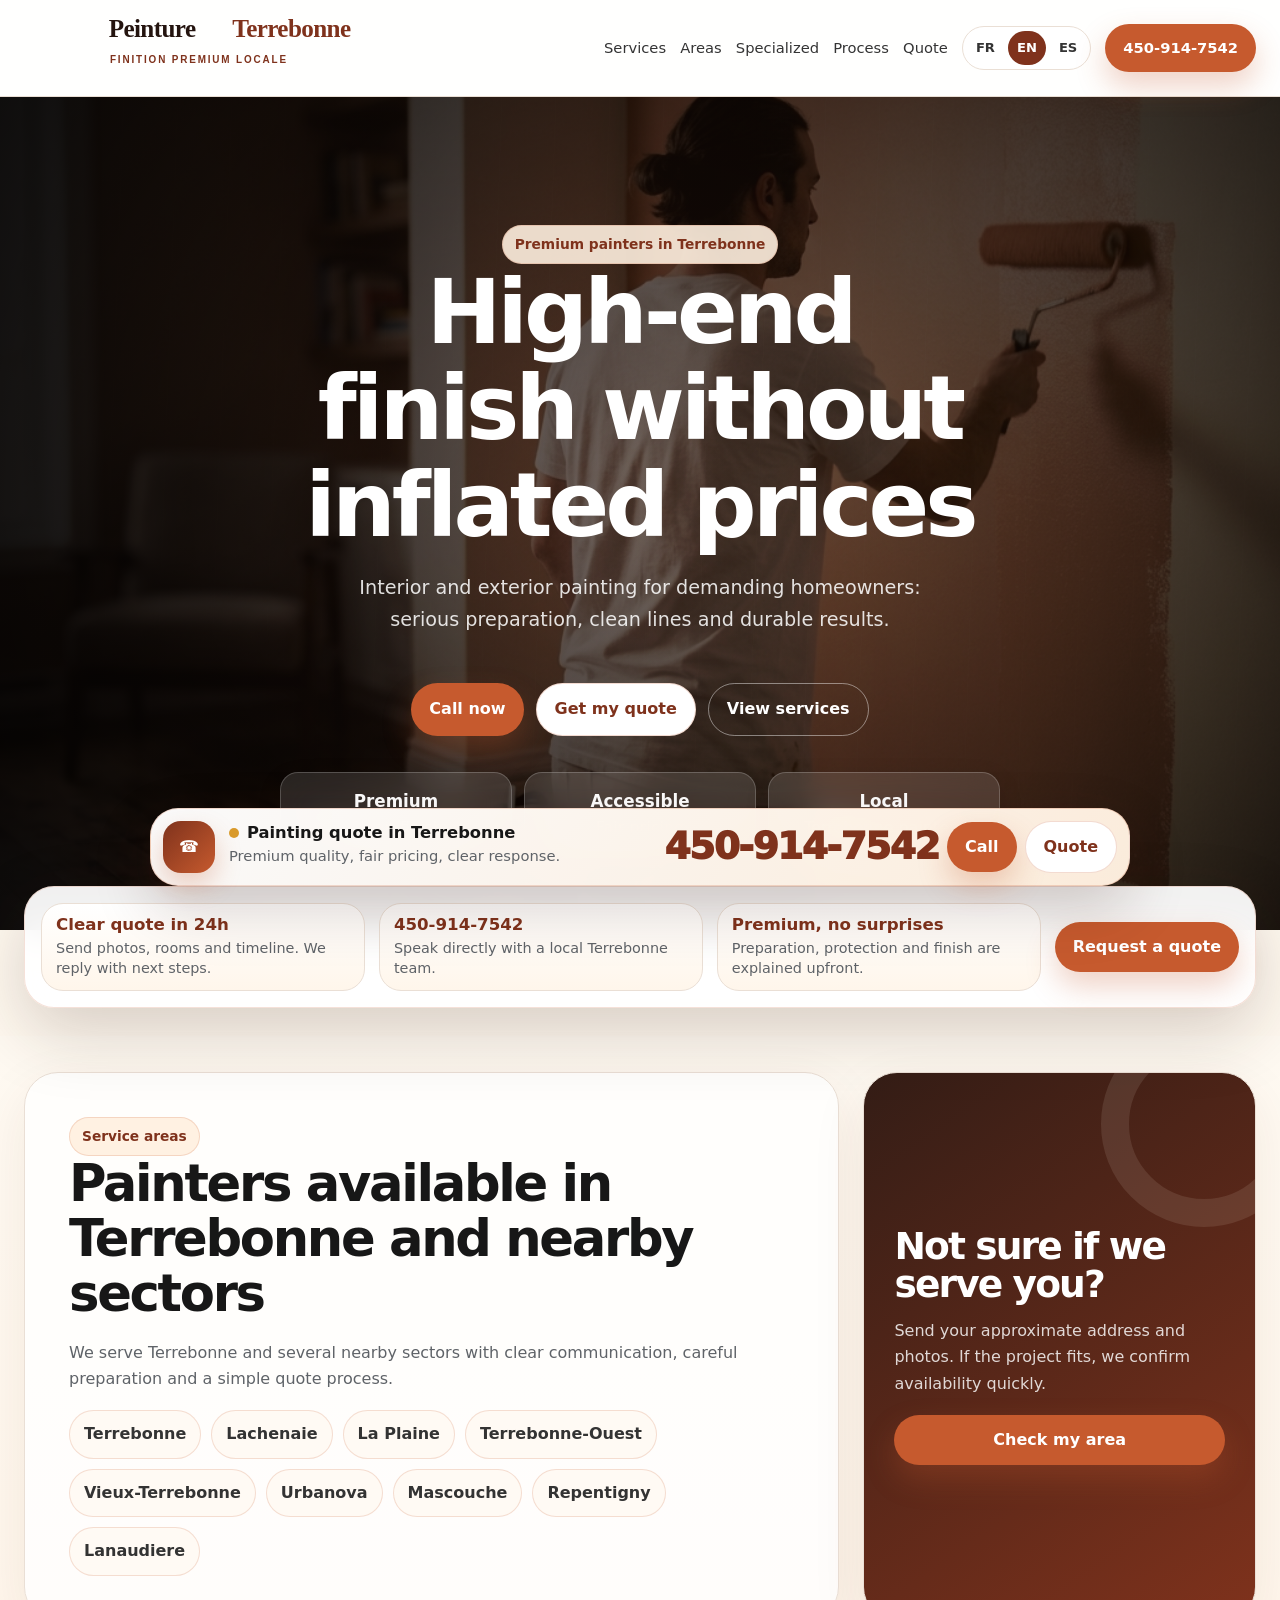
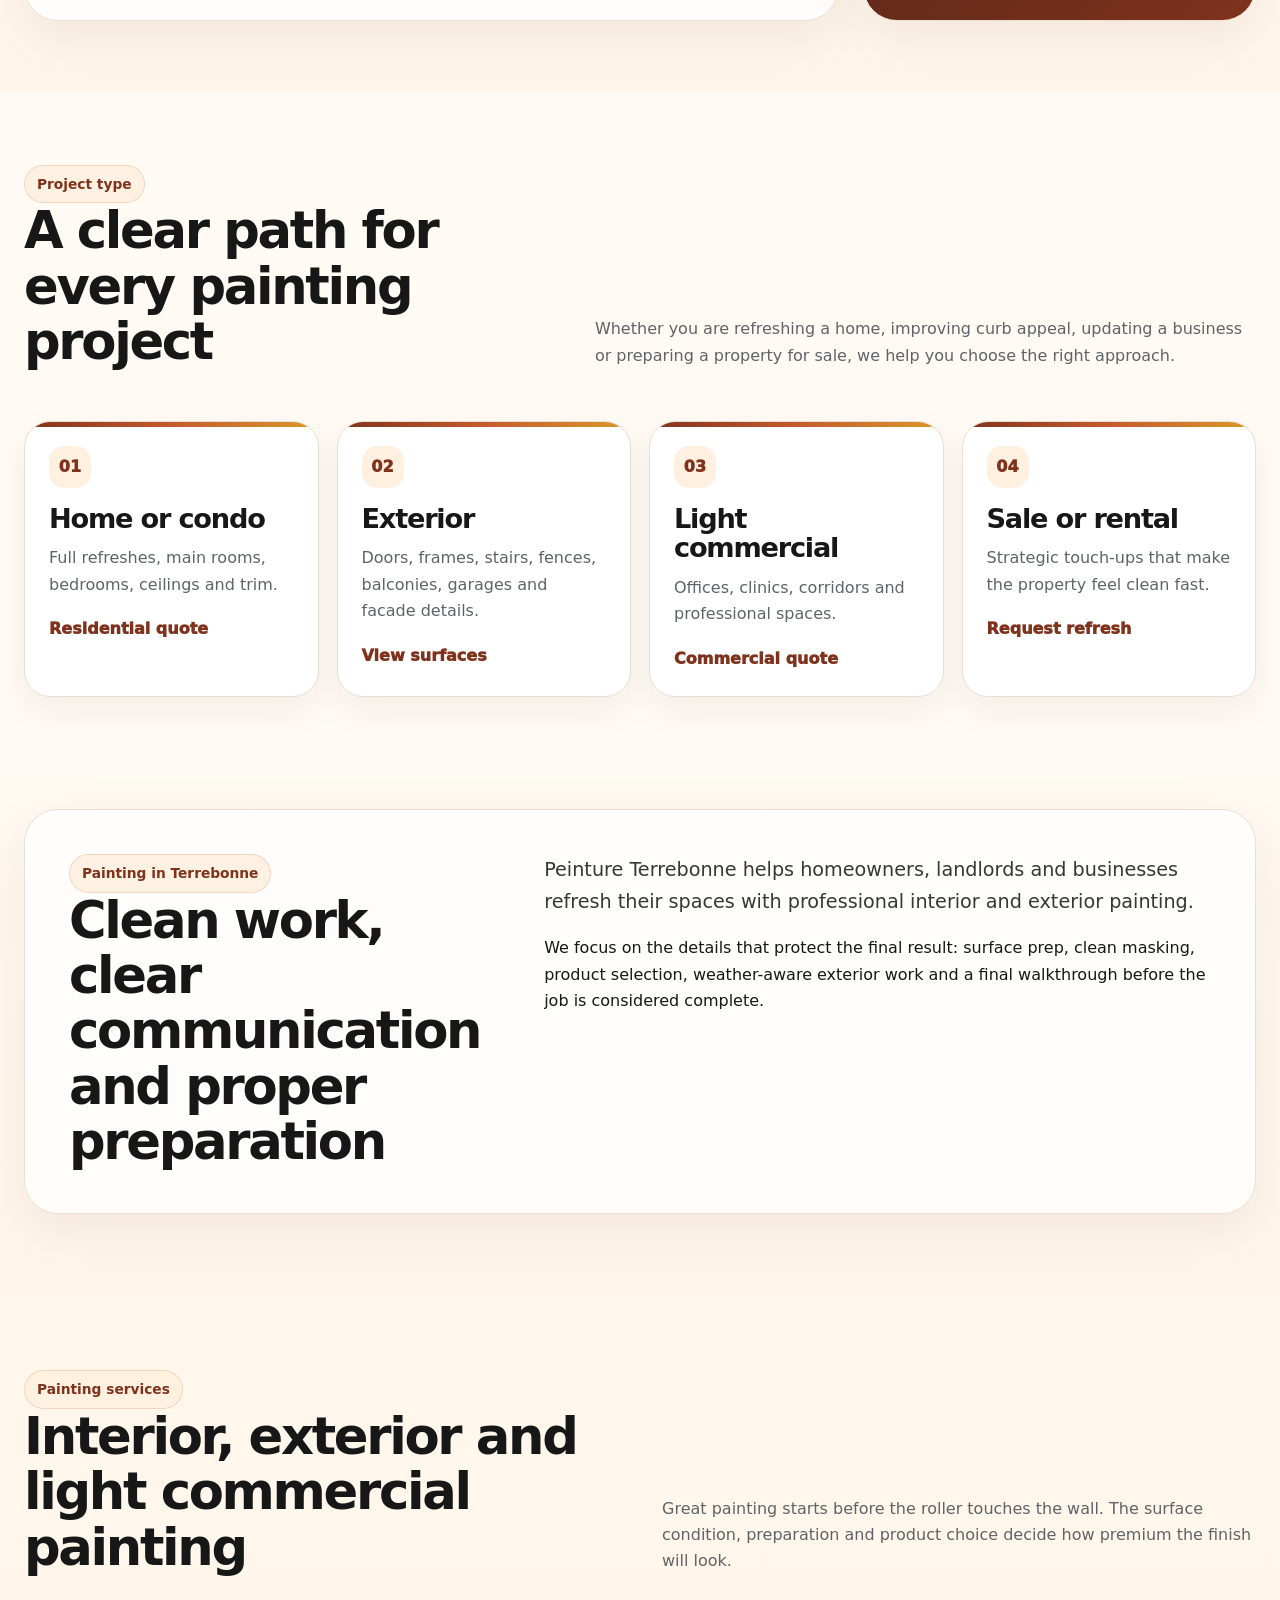
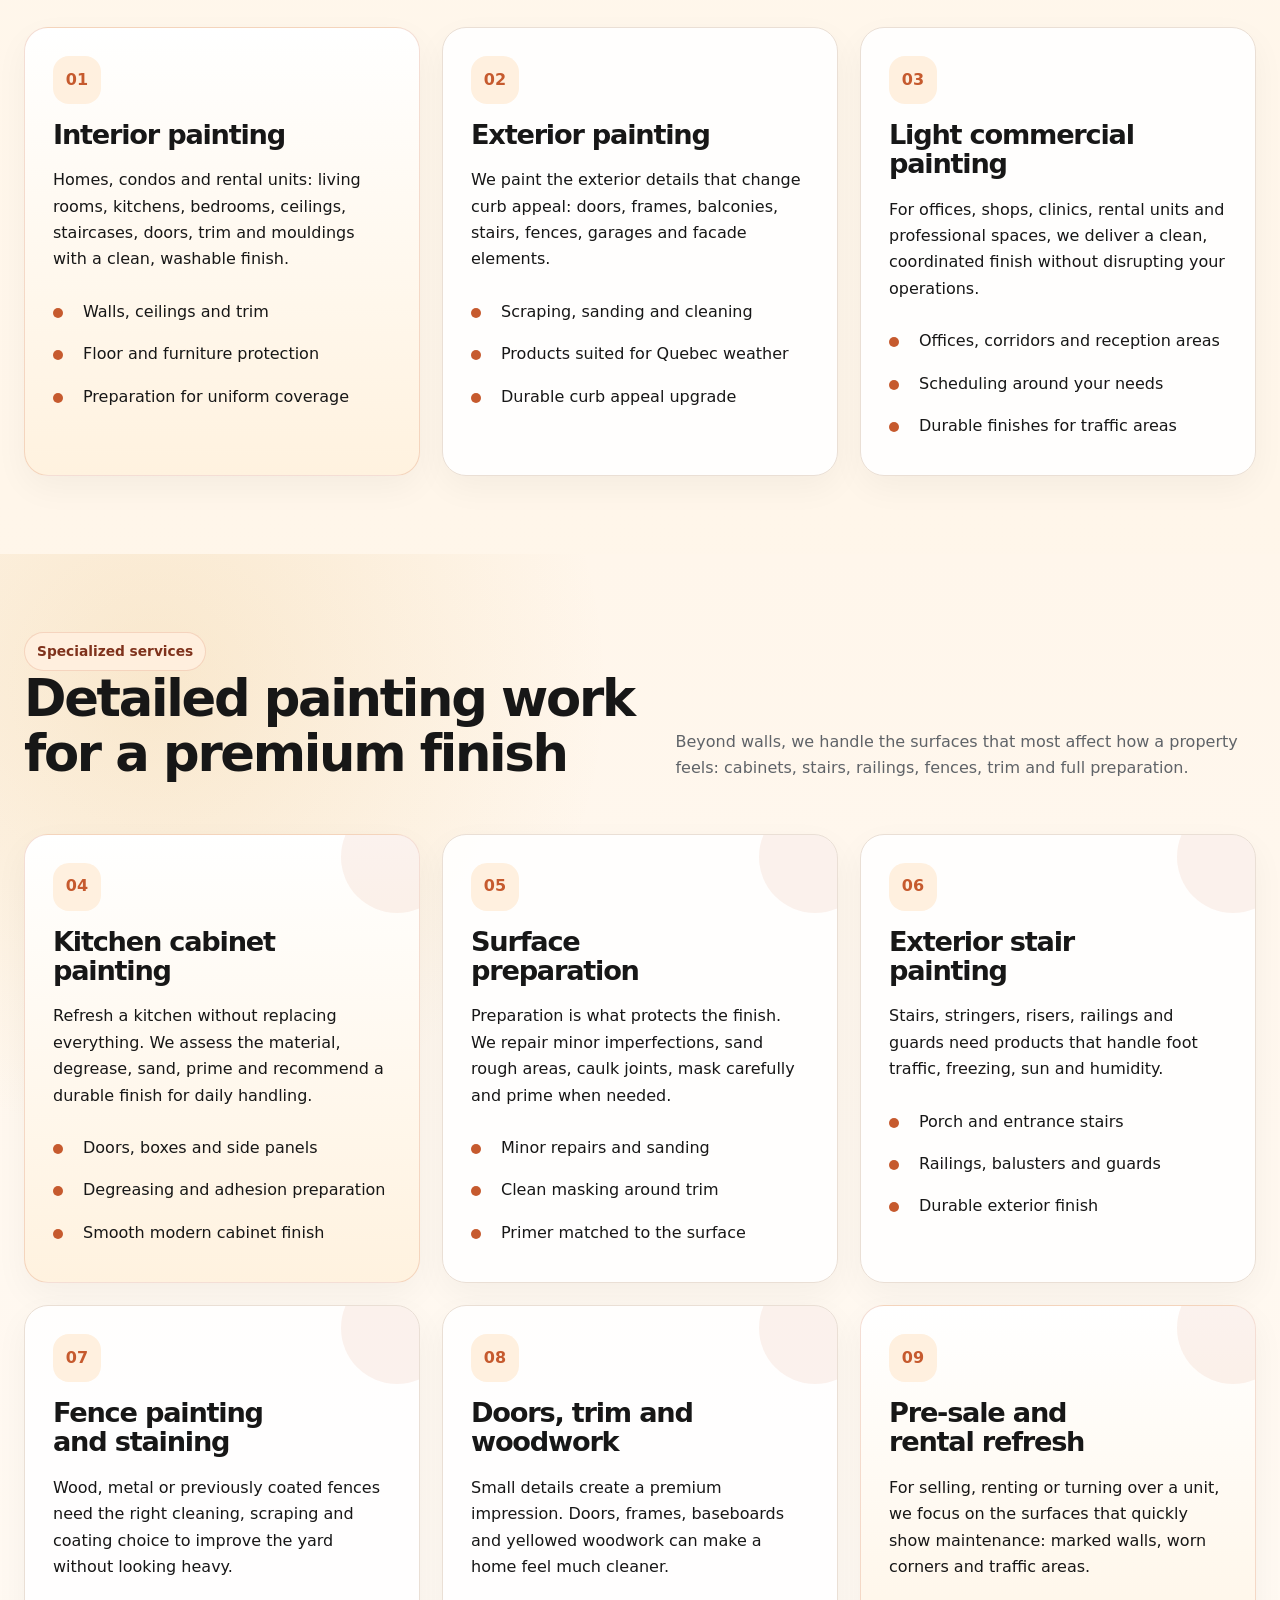
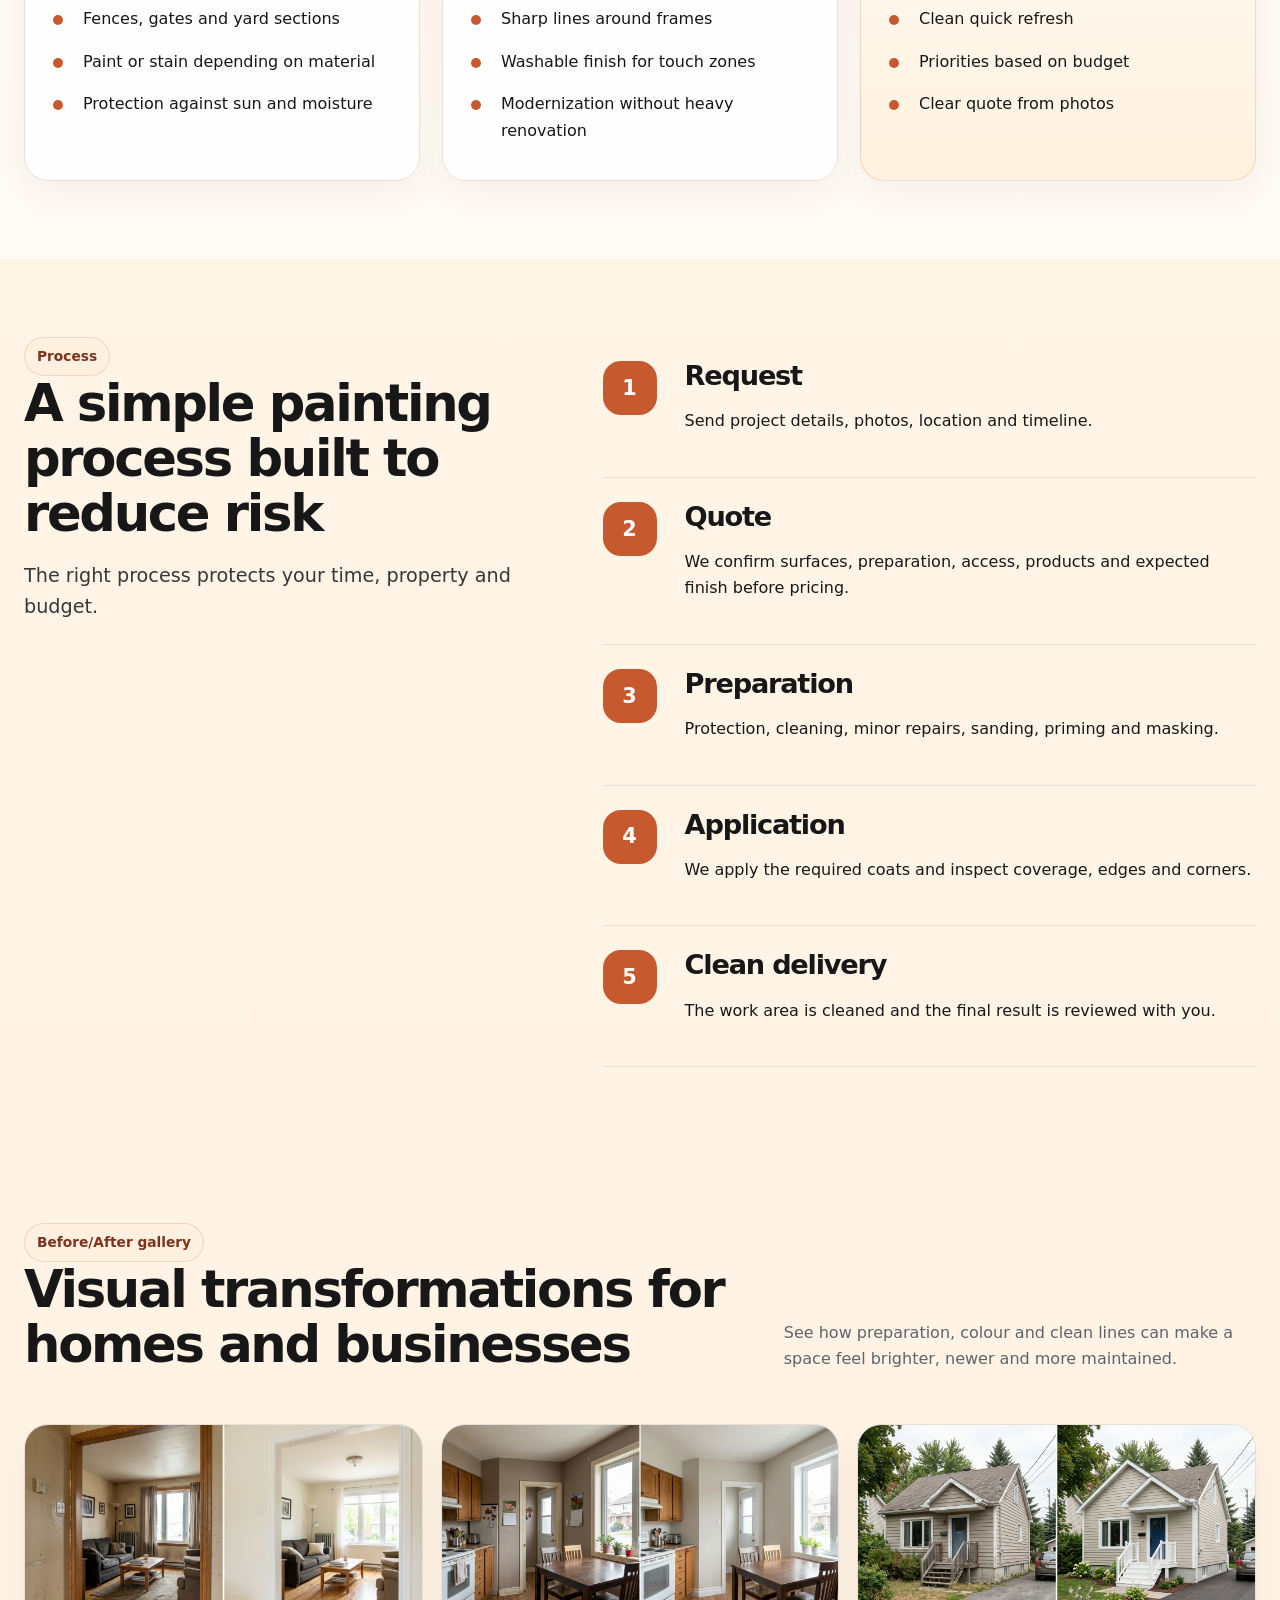
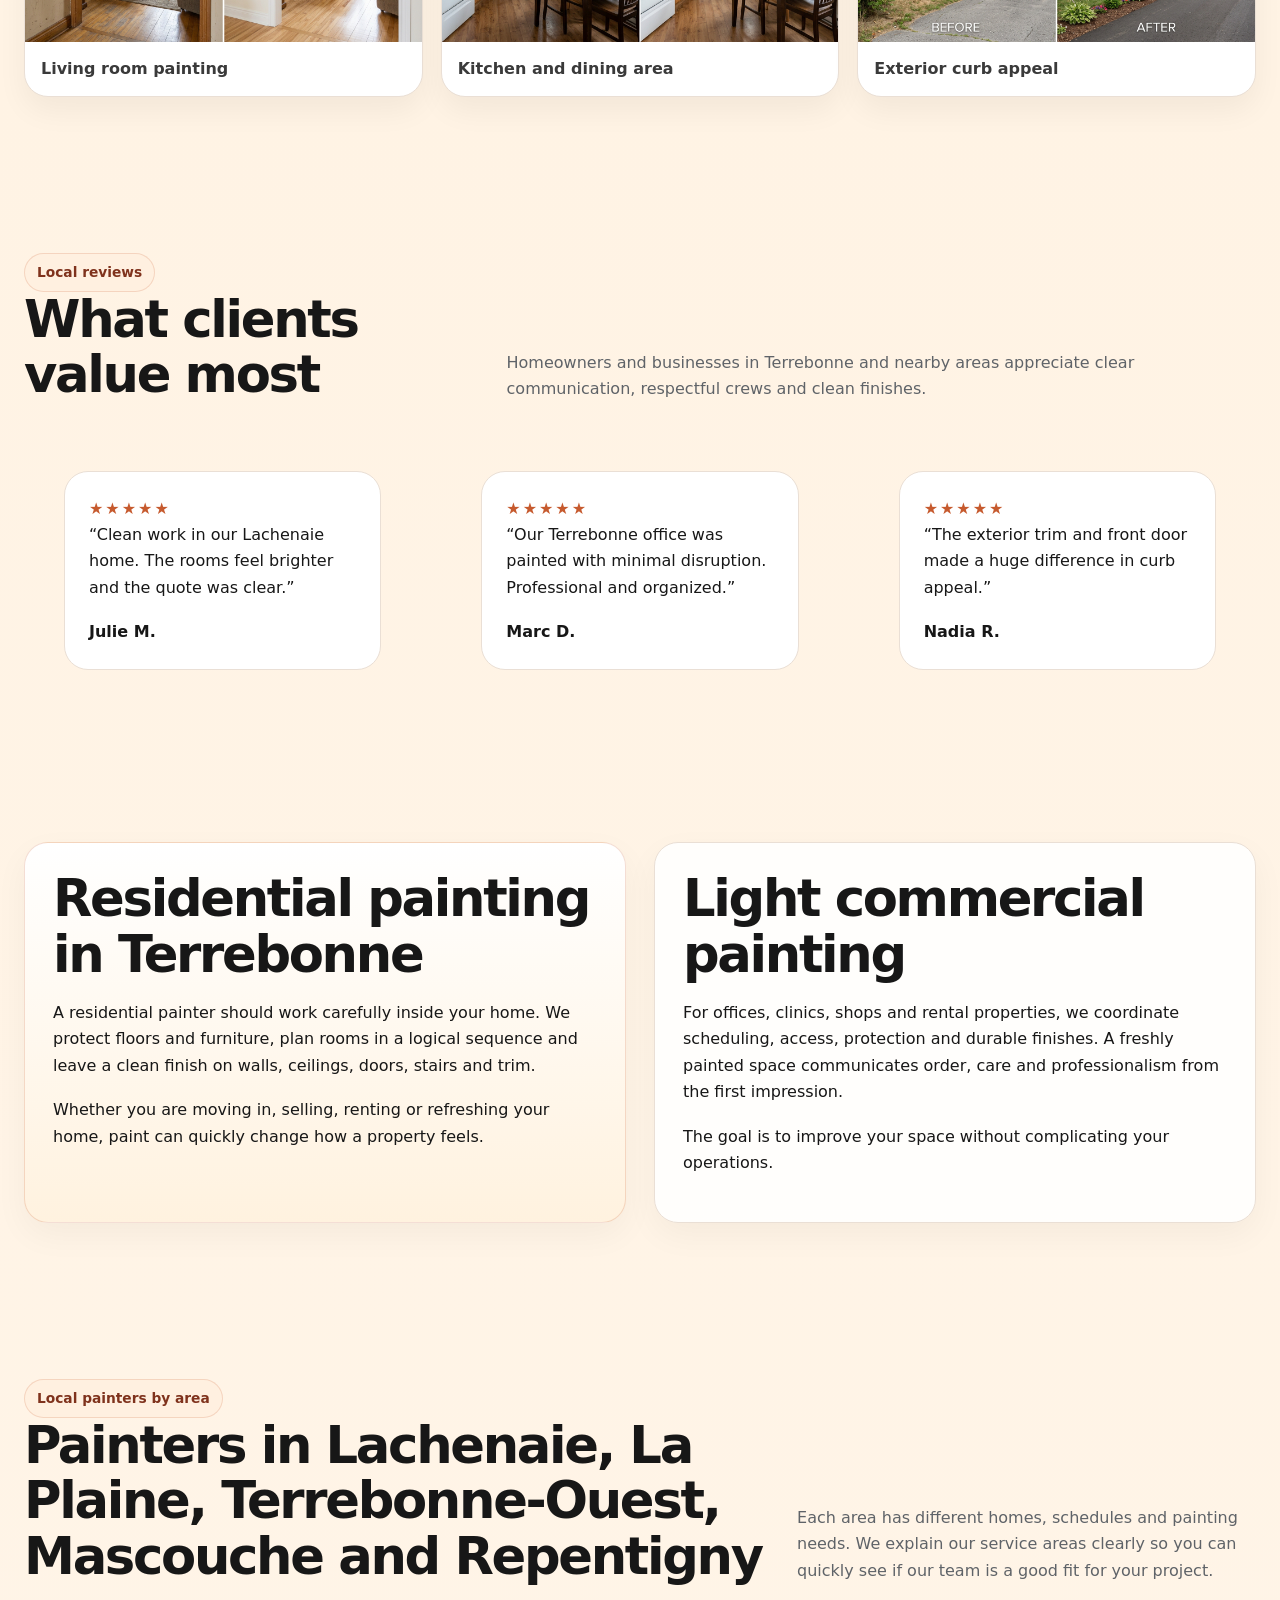
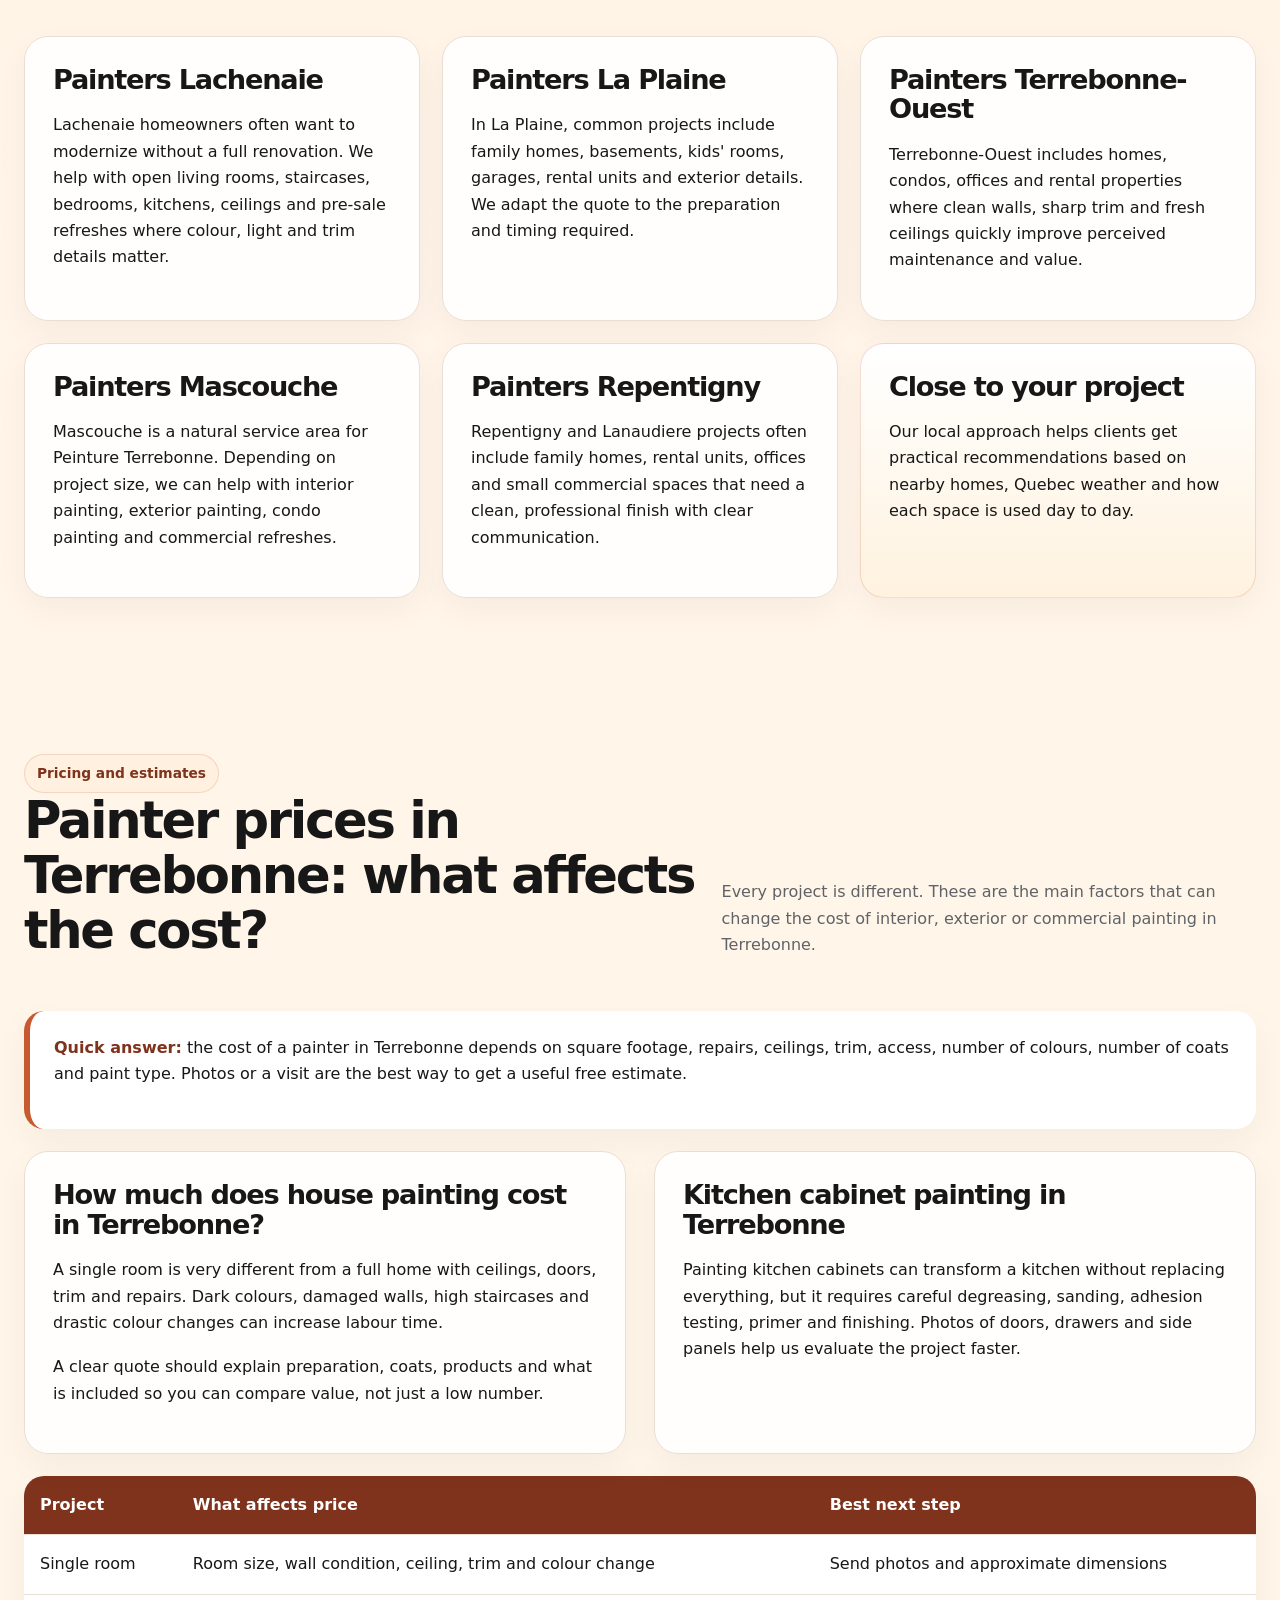
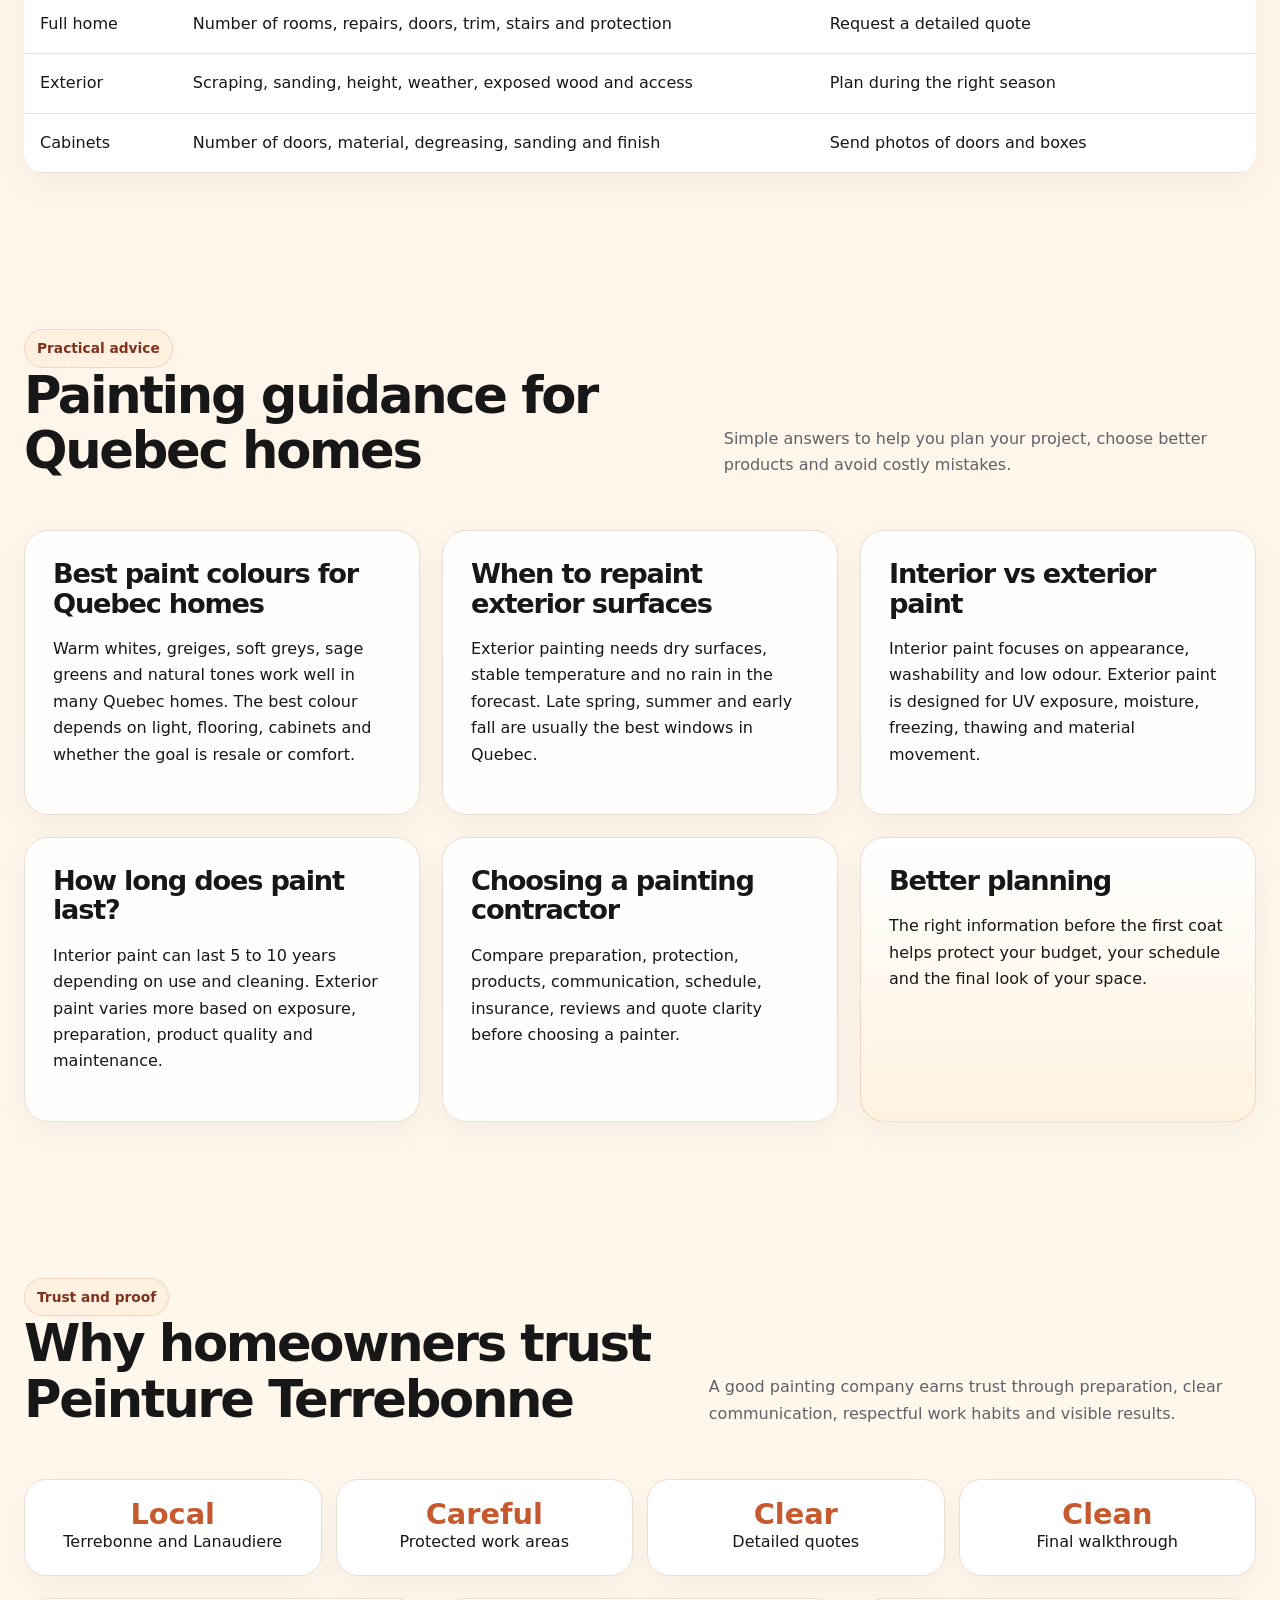
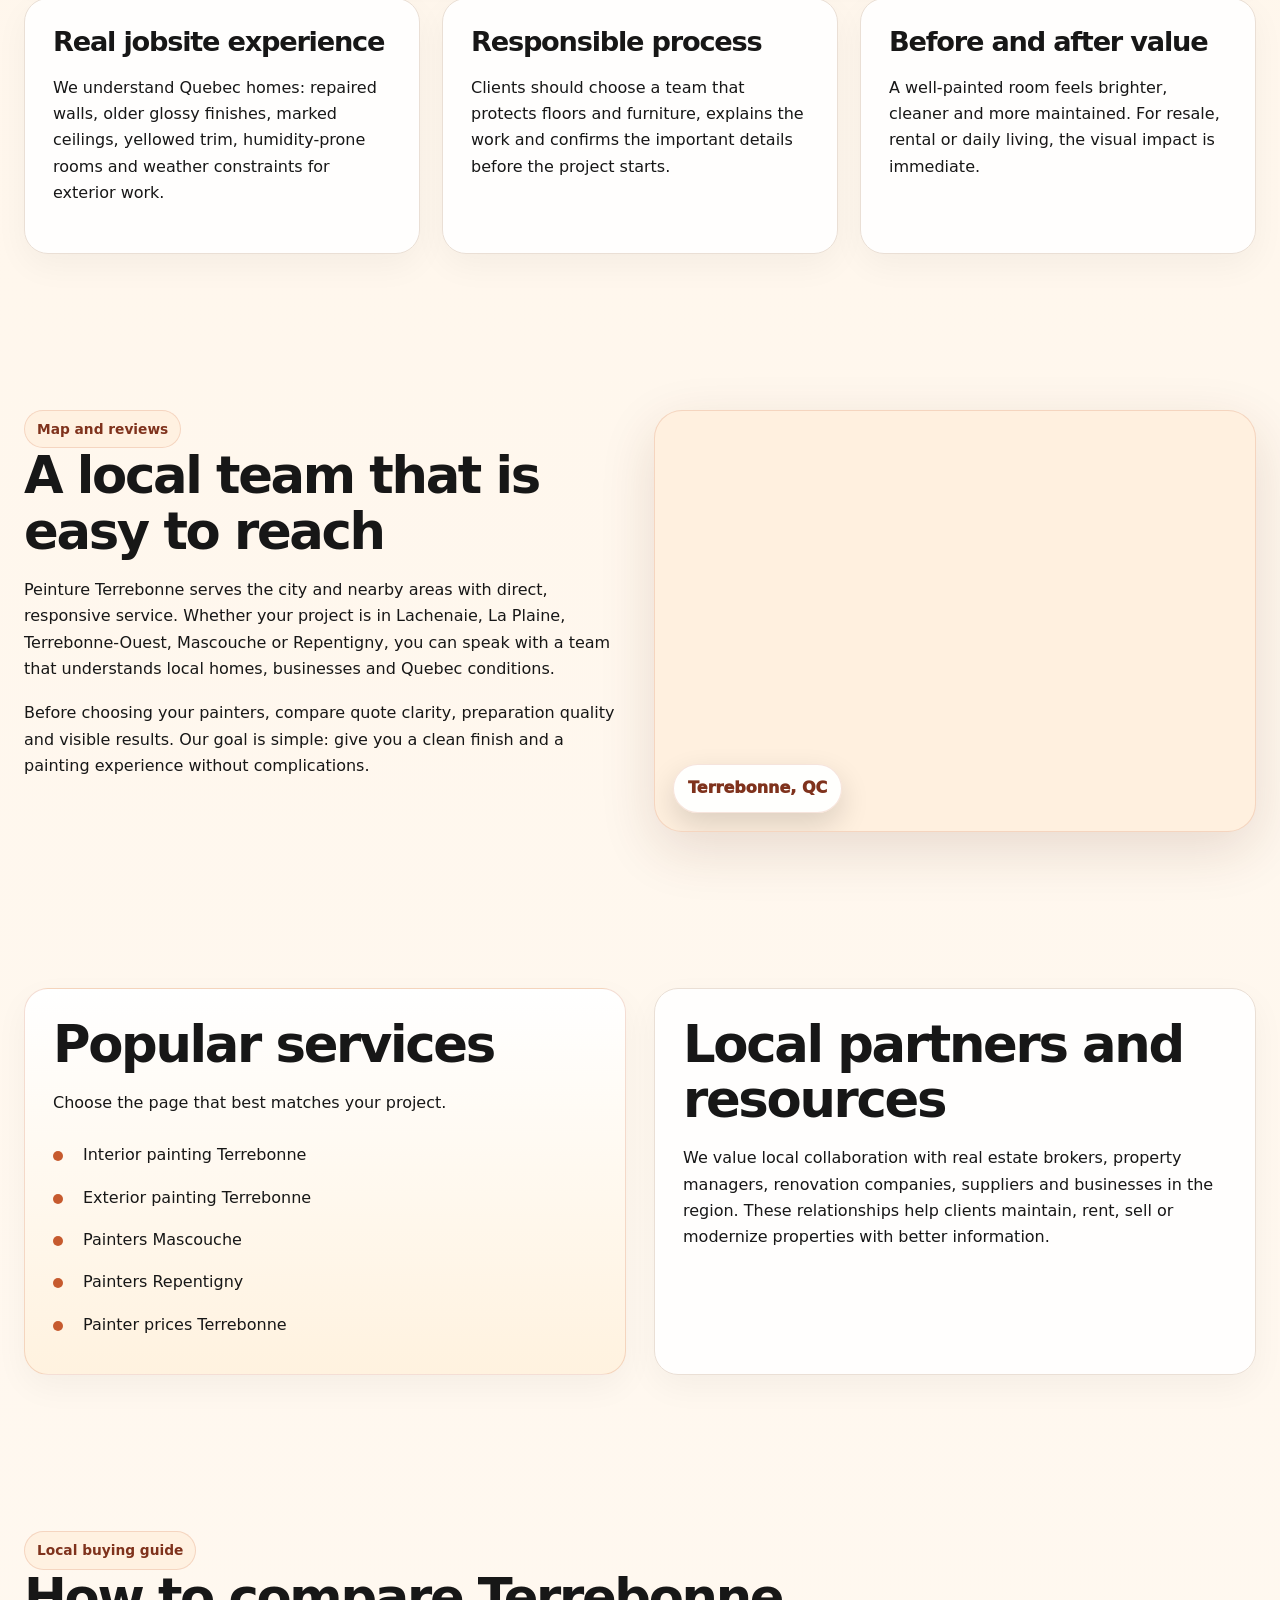
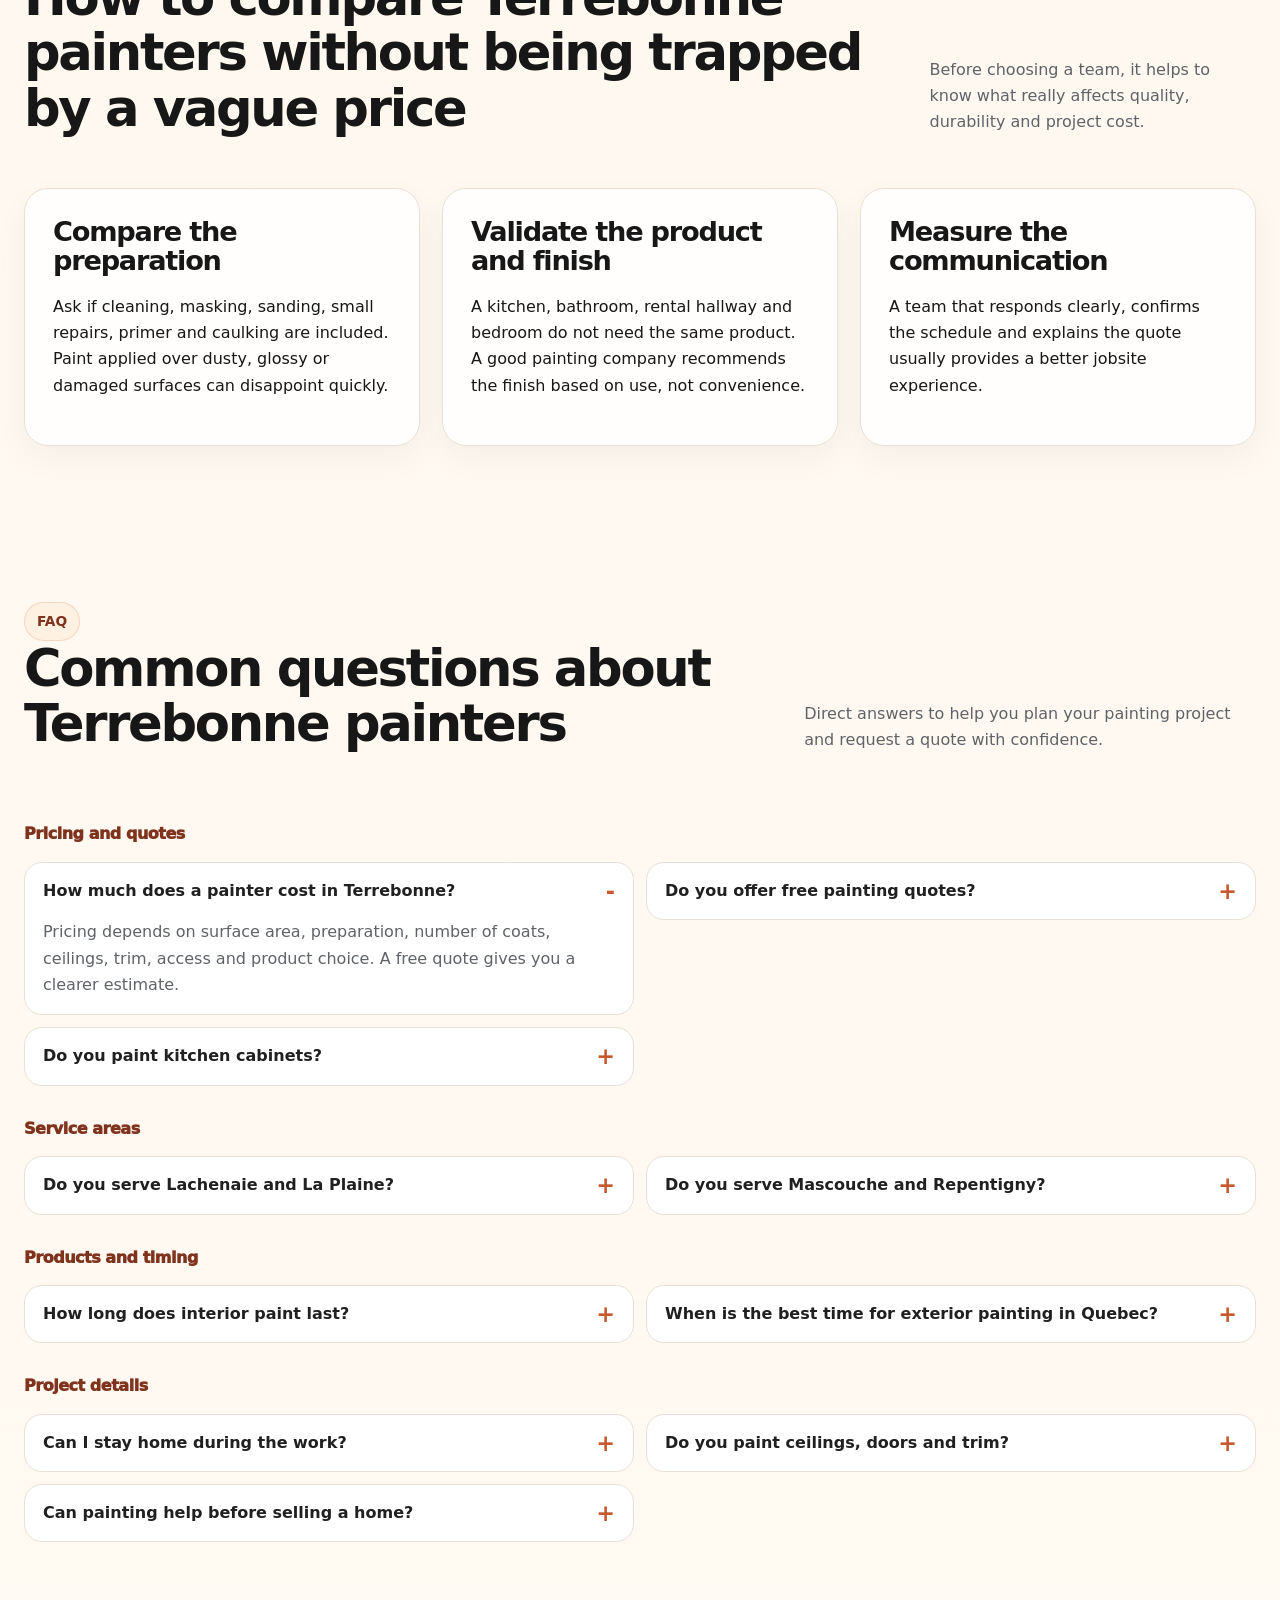
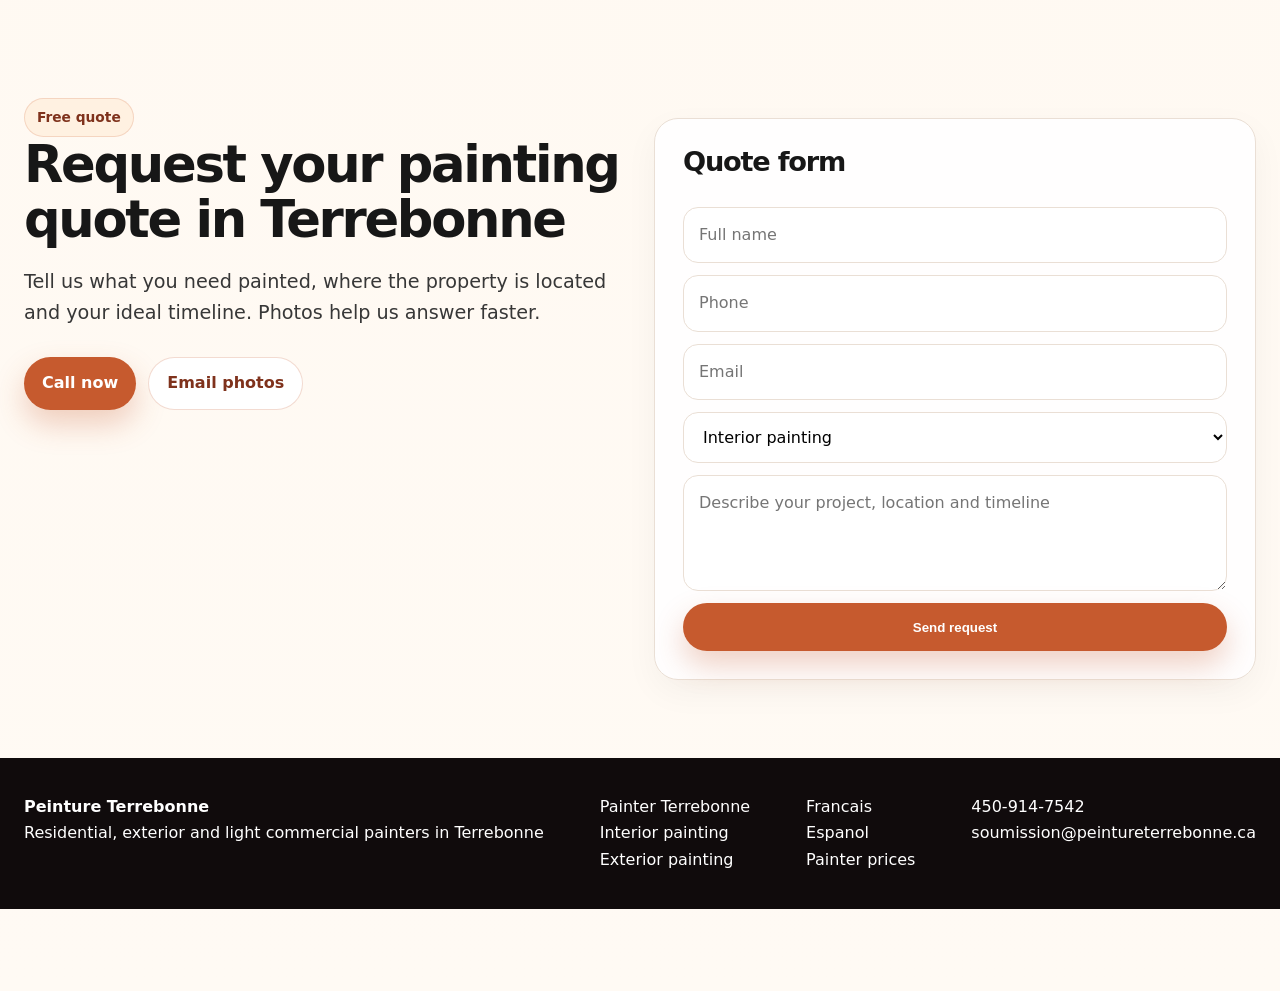
==== commit 85d5a090: "feat: complete english and spanish landing pages" ====
--- a/en/index.html
+++ b/en/index.html
@@ -20,9 +20,9 @@
 
     <section class="lead-panel" aria-label="Fast painting quote Terrebonne"><div class="container lead-panel-inner"><div class="lead-proof"><strong>Clear quote in 24h</strong><span>Send photos, rooms and timeline. We reply with next steps.</span></div><div class="lead-proof"><strong>450-914-7542</strong><span>Speak directly with a local Terrebonne team.</span></div><div class="lead-proof"><strong>Premium, no surprises</strong><span>Preparation, protection and finish are explained upfront.</span></div><a class="btn btn-primary" href="#quote" data-scroll>Request a quote</a></div></section>
 
-    <section id="zones" class="conversion-zone"><div class="container zone-layout"><div class="zone-copy"><span class="eyebrow">Service areas</span><h2>Painters available in Terrebonne and nearby sectors</h2><p>Visitors need to know fast if we serve their area. We make the main sectors clear and guide them toward a simple quote.</p><div class="areas zone-pills"><span class="pill">Terrebonne</span><span class="pill">Lachenaie</span><span class="pill">La Plaine</span><span class="pill">Terrebonne-Ouest</span><span class="pill">Vieux-Terrebonne</span><span class="pill">Urbanova</span><span class="pill">Mascouche</span><span class="pill">Repentigny</span><span class="pill">Lanaudiere</span></div></div><div class="zone-card"><strong>Not sure if we serve you?</strong><p>Send your approximate address and photos. If the project fits, we confirm availability quickly.</p><a class="btn btn-primary" href="#quote" data-scroll>Check my area</a></div></div></section>
+    <section id="zones" class="conversion-zone"><div class="container zone-layout"><div class="zone-copy"><span class="eyebrow">Service areas</span><h2>Painters available in Terrebonne and nearby sectors</h2><p>We serve Terrebonne and several nearby sectors with clear communication, careful preparation and a simple quote process.</p><div class="areas zone-pills"><span class="pill">Terrebonne</span><span class="pill">Lachenaie</span><span class="pill">La Plaine</span><span class="pill">Terrebonne-Ouest</span><span class="pill">Vieux-Terrebonne</span><span class="pill">Urbanova</span><span class="pill">Mascouche</span><span class="pill">Repentigny</span><span class="pill">Lanaudiere</span></div></div><div class="zone-card"><strong>Not sure if we serve you?</strong><p>Send your approximate address and photos. If the project fits, we confirm availability quickly.</p><a class="btn btn-primary" href="#quote" data-scroll>Check my area</a></div></div></section>
 
-    <section class="client-paths"><div class="container"><div class="section-head"><div><span class="eyebrow">Project type</span><h2>A clear path for each client</h2></div><p>Homes, exterior surfaces, light commercial spaces and pre-sale refreshes each need a different message.</p></div><div class="grid-4"><article class="path-card"><span>01</span><h3>Home or condo</h3><p>Full refreshes, main rooms, bedrooms, ceilings and trim.</p><a href="#quote" data-scroll>Residential quote</a></article><article class="path-card"><span>02</span><h3>Exterior</h3><p>Doors, frames, stairs, fences, balconies, garages and facade details.</p><a href="#specialized" data-scroll>View surfaces</a></article><article class="path-card"><span>03</span><h3>Light commercial</h3><p>Offices, clinics, corridors and professional spaces.</p><a href="#quote" data-scroll>Commercial quote</a></article><article class="path-card"><span>04</span><h3>Sale or rental</h3><p>Strategic touch-ups that make the property feel clean fast.</p><a href="#quote" data-scroll>Request refresh</a></article></div></div></section>
+    <section class="client-paths"><div class="container"><div class="section-head"><div><span class="eyebrow">Project type</span><h2>A clear path for every painting project</h2></div><p>Whether you are refreshing a home, improving curb appeal, updating a business or preparing a property for sale, we help you choose the right approach.</p></div><div class="grid-4"><article class="path-card"><span>01</span><h3>Home or condo</h3><p>Full refreshes, main rooms, bedrooms, ceilings and trim.</p><a href="#quote" data-scroll>Residential quote</a></article><article class="path-card"><span>02</span><h3>Exterior</h3><p>Doors, frames, stairs, fences, balconies, garages and facade details.</p><a href="#specialized" data-scroll>View surfaces</a></article><article class="path-card"><span>03</span><h3>Light commercial</h3><p>Offices, clinics, corridors and professional spaces.</p><a href="#quote" data-scroll>Commercial quote</a></article><article class="path-card"><span>04</span><h3>Sale or rental</h3><p>Strategic touch-ups that make the property feel clean fast.</p><a href="#quote" data-scroll>Request refresh</a></article></div></div></section>
 
     <section class="intro-copy"><div class="container intro-panel"><div><span class="eyebrow">Painting in Terrebonne</span><h2>Clean work, clear communication and proper preparation</h2></div><div><p class="lead">Peinture Terrebonne helps homeowners, landlords and businesses refresh their spaces with professional interior and exterior painting.</p><p>We focus on the details that protect the final result: surface prep, clean masking, product selection, weather-aware exterior work and a final walkthrough before the job is considered complete.</p></div></div></section>
 
@@ -34,11 +34,31 @@
 
     <section id="gallery"><div class="container"><div class="section-head"><div><span class="eyebrow">Before/After gallery</span><h2>Visual transformations for homes and businesses</h2></div><p>See how preparation, colour and clean lines can make a space feel brighter, newer and more maintained.</p></div><div class="gallery"><figure><img src="../public/realisations/terrebonne-salon-before-after.png" alt="Interior painting before after Terrebonne living room" width="1024" height="1024" loading="lazy"><figcaption>Living room painting</figcaption></figure><figure><img src="../public/realisations/terrebonne-cuisine-before-after.png" alt="Kitchen painting before after Terrebonne" width="1024" height="1024" loading="lazy"><figcaption>Kitchen and dining area</figcaption></figure><figure><img src="../public/realisations/terrebonne-exterieur-maison-before-after.png" alt="Exterior painting before after Terrebonne house facade" width="1024" height="1024" loading="lazy"><figcaption>Exterior curb appeal</figcaption></figure></div></div></section>
 
+    <section><div class="container"><div class="section-head"><div><span class="eyebrow">Local reviews</span><h2>What clients value most</h2></div><p>Homeowners and businesses in Terrebonne and nearby areas appreciate clear communication, respectful crews and clean finishes.</p></div><div class="testimonials"><blockquote class="quote"><div class="stars">★★★★★</div><p>“Clean work in our Lachenaie home. The rooms feel brighter and the quote was clear.”</p><strong>Julie M.</strong></blockquote><blockquote class="quote"><div class="stars">★★★★★</div><p>“Our Terrebonne office was painted with minimal disruption. Professional and organized.”</p><strong>Marc D.</strong></blockquote><blockquote class="quote"><div class="stars">★★★★★</div><p>“The exterior trim and front door made a huge difference in curb appeal.”</p><strong>Nadia R.</strong></blockquote></div></div></section>
+
+    <section><div class="container grid-2"><article class="card accent"><h2>Residential painting in Terrebonne</h2><p>A residential painter should work carefully inside your home. We protect floors and furniture, plan rooms in a logical sequence and leave a clean finish on walls, ceilings, doors, stairs and trim.</p><p>Whether you are moving in, selling, renting or refreshing your home, paint can quickly change how a property feels.</p></article><article class="card"><h2>Light commercial painting</h2><p>For offices, clinics, shops and rental properties, we coordinate scheduling, access, protection and durable finishes. A freshly painted space communicates order, care and professionalism from the first impression.</p><p>The goal is to improve your space without complicating your operations.</p></article></div></section>
+
+    <section><div class="container"><div class="section-head"><div><span class="eyebrow">Local painters by area</span><h2>Painters in Lachenaie, La Plaine, Terrebonne-Ouest, Mascouche and Repentigny</h2></div><p>Each area has different homes, schedules and painting needs. We explain our service areas clearly so you can quickly see if our team is a good fit for your project.</p></div><div class="grid-3"><article class="card"><h3>Painters Lachenaie</h3><p>Lachenaie homeowners often want to modernize without a full renovation. We help with open living rooms, staircases, bedrooms, kitchens, ceilings and pre-sale refreshes where colour, light and trim details matter.</p></article><article class="card"><h3>Painters La Plaine</h3><p>In La Plaine, common projects include family homes, basements, kids' rooms, garages, rental units and exterior details. We adapt the quote to the preparation and timing required.</p></article><article class="card"><h3>Painters Terrebonne-Ouest</h3><p>Terrebonne-Ouest includes homes, condos, offices and rental properties where clean walls, sharp trim and fresh ceilings quickly improve perceived maintenance and value.</p></article><article class="card"><h3>Painters Mascouche</h3><p>Mascouche is a natural service area for Peinture Terrebonne. Depending on project size, we can help with interior painting, exterior painting, condo painting and commercial refreshes.</p></article><article class="card"><h3>Painters Repentigny</h3><p>Repentigny and Lanaudiere projects often include family homes, rental units, offices and small commercial spaces that need a clean, professional finish with clear communication.</p></article><article class="card accent"><h3>Close to your project</h3><p>Our local approach helps clients get practical recommendations based on nearby homes, Quebec weather and how each space is used day to day.</p></article></div></div></section>
+
+    <section><div class="container"><div class="section-head"><div><span class="eyebrow">Pricing and estimates</span><h2>Painter prices in Terrebonne: what affects the cost?</h2></div><p>Every project is different. These are the main factors that can change the cost of interior, exterior or commercial painting in Terrebonne.</p></div><div class="snippet-box"><p><strong>Quick answer:</strong> the cost of a painter in Terrebonne depends on square footage, repairs, ceilings, trim, access, number of colours, number of coats and paint type. Photos or a visit are the best way to get a useful free estimate.</p></div><div class="grid-2" style="margin-top:22px"><div class="card"><h3>How much does house painting cost in Terrebonne?</h3><p>A single room is very different from a full home with ceilings, doors, trim and repairs. Dark colours, damaged walls, high staircases and drastic colour changes can increase labour time.</p><p>A clear quote should explain preparation, coats, products and what is included so you can compare value, not just a low number.</p></div><div class="card"><h3>Kitchen cabinet painting in Terrebonne</h3><p>Painting kitchen cabinets can transform a kitchen without replacing everything, but it requires careful degreasing, sanding, adhesion testing, primer and finishing. Photos of doors, drawers and side panels help us evaluate the project faster.</p></div></div><table class="price-table" aria-label="Painting price factors in Terrebonne" style="margin-top:22px"><thead><tr><th>Project</th><th>What affects price</th><th>Best next step</th></tr></thead><tbody><tr><td>Single room</td><td>Room size, wall condition, ceiling, trim and colour change</td><td>Send photos and approximate dimensions</td></tr><tr><td>Full home</td><td>Number of rooms, repairs, doors, trim, stairs and protection</td><td>Request a detailed quote</td></tr><tr><td>Exterior</td><td>Scraping, sanding, height, weather, exposed wood and access</td><td>Plan during the right season</td></tr><tr><td>Cabinets</td><td>Number of doors, material, degreasing, sanding and finish</td><td>Send photos of doors and boxes</td></tr></tbody></table></div></section>
+
+    <section><div class="container"><div class="section-head"><div><span class="eyebrow">Practical advice</span><h2>Painting guidance for Quebec homes</h2></div><p>Simple answers to help you plan your project, choose better products and avoid costly mistakes.</p></div><div class="grid-3"><article class="card"><h3>Best paint colours for Quebec homes</h3><p>Warm whites, greiges, soft greys, sage greens and natural tones work well in many Quebec homes. The best colour depends on light, flooring, cabinets and whether the goal is resale or comfort.</p></article><article class="card"><h3>When to repaint exterior surfaces</h3><p>Exterior painting needs dry surfaces, stable temperature and no rain in the forecast. Late spring, summer and early fall are usually the best windows in Quebec.</p></article><article class="card"><h3>Interior vs exterior paint</h3><p>Interior paint focuses on appearance, washability and low odour. Exterior paint is designed for UV exposure, moisture, freezing, thawing and material movement.</p></article><article class="card"><h3>How long does paint last?</h3><p>Interior paint can last 5 to 10 years depending on use and cleaning. Exterior paint varies more based on exposure, preparation, product quality and maintenance.</p></article><article class="card"><h3>Choosing a painting contractor</h3><p>Compare preparation, protection, products, communication, schedule, insurance, reviews and quote clarity before choosing a painter.</p></article><article class="card accent"><h3>Better planning</h3><p>The right information before the first coat helps protect your budget, your schedule and the final look of your space.</p></article></div></div></section>
+
+    <section><div class="container"><div class="section-head"><div><span class="eyebrow">Trust and proof</span><h2>Why homeowners trust Peinture Terrebonne</h2></div><p>A good painting company earns trust through preparation, clear communication, respectful work habits and visible results.</p></div><div class="kpi-row"><div class="kpi"><strong>Local</strong>Terrebonne and Lanaudiere</div><div class="kpi"><strong>Careful</strong>Protected work areas</div><div class="kpi"><strong>Clear</strong>Detailed quotes</div><div class="kpi"><strong>Clean</strong>Final walkthrough</div></div><div class="grid-3" style="margin-top:22px"><article class="card"><h3>Real jobsite experience</h3><p>We understand Quebec homes: repaired walls, older glossy finishes, marked ceilings, yellowed trim, humidity-prone rooms and weather constraints for exterior work.</p></article><article class="card"><h3>Responsible process</h3><p>Clients should choose a team that protects floors and furniture, explains the work and confirms the important details before the project starts.</p></article><article class="card"><h3>Before and after value</h3><p>A well-painted room feels brighter, cleaner and more maintained. For resale, rental or daily living, the visual impact is immediate.</p></article></div></div></section>
+
+    <section><div class="container grid-2"><div><span class="eyebrow">Map and reviews</span><h2>A local team that is easy to reach</h2><p>Peinture Terrebonne serves the city and nearby areas with direct, responsive service. Whether your project is in Lachenaie, La Plaine, Terrebonne-Ouest, Mascouche or Repentigny, you can speak with a team that understands local homes, businesses and Quebec conditions.</p><p>Before choosing your painters, compare quote clarity, preparation quality and visible results. Our goal is simple: give you a clean finish and a painting experience without complications.</p></div><div class="map-wrap"><iframe title="Map of Terrebonne Quebec" loading="lazy" referrerpolicy="no-referrer-when-downgrade" src="https://www.google.com/maps?q=Terrebonne%20QC&output=embed"></iframe></div></div></section>
+
+    <section><div class="container grid-2"><div class="card accent"><h2>Popular services</h2><p>Choose the page that best matches your project.</p><ul class="list"><li><a href="../peinture-interieure-terrebonne/index.html">Interior painting Terrebonne</a></li><li><a href="../peinture-exterieure-terrebonne/index.html">Exterior painting Terrebonne</a></li><li><a href="../peintres-mascouche/index.html">Painters Mascouche</a></li><li><a href="../peintres-repentigny/index.html">Painters Repentigny</a></li><li><a href="../prix-peintre-terrebonne/index.html">Painter prices Terrebonne</a></li></ul></div><div class="card"><h2>Local partners and resources</h2><p>We value local collaboration with real estate brokers, property managers, renovation companies, suppliers and businesses in the region. These relationships help clients maintain, rent, sell or modernize properties with better information.</p></div></div></section>
+
+    <section><div class="container"><div class="section-head"><div><span class="eyebrow">Local buying guide</span><h2>How to compare Terrebonne painters without being trapped by a vague price</h2></div><p>Before choosing a team, it helps to know what really affects quality, durability and project cost.</p></div><div class="grid-3"><article class="card"><h3>Compare the preparation</h3><p>Ask if cleaning, masking, sanding, small repairs, primer and caulking are included. Paint applied over dusty, glossy or damaged surfaces can disappoint quickly.</p></article><article class="card"><h3>Validate the product and finish</h3><p>A kitchen, bathroom, rental hallway and bedroom do not need the same product. A good painting company recommends the finish based on use, not convenience.</p></article><article class="card"><h3>Measure the communication</h3><p>A team that responds clearly, confirms the schedule and explains the quote usually provides a better jobsite experience.</p></article></div></div></section>
+
+    <section id="faq" class="faq"><div class="container"><div class="section-head"><div><span class="eyebrow">FAQ</span><h2>Common questions about Terrebonne painters</h2></div><p>Direct answers to help you plan your painting project and request a quote with confidence.</p></div><div class="faq-grid"><div class="faq-category">Pricing and quotes</div><details open><summary>How much does a painter cost in Terrebonne?</summary><p>Pricing depends on surface area, preparation, number of coats, ceilings, trim, access and product choice. A free quote gives you a clearer estimate.</p></details><details><summary>Do you offer free painting quotes?</summary><p>Yes. Call 450-914-7542 or email soumission@peintureterrebonne.ca.</p></details><details><summary>Do you paint kitchen cabinets?</summary><p>Yes, depending on the cabinet condition and desired finish. Proper cleaning, sanding, primer and product choice are essential.</p></details><div class="faq-category">Service areas</div><details><summary>Do you serve Lachenaie and La Plaine?</summary><p>Yes. We serve Lachenaie, La Plaine, Terrebonne-Ouest and other Terrebonne sectors.</p></details><details><summary>Do you serve Mascouche and Repentigny?</summary><p>Yes, depending on project scope and availability.</p></details><div class="faq-category">Products and timing</div><details><summary>How long does interior paint last?</summary><p>Interior paint can last 5 to 10 years depending on use, cleaning, preparation and product quality.</p></details><details><summary>When is the best time for exterior painting in Quebec?</summary><p>Dry surfaces, stable temperatures and no rain in the forecast are important. Late spring through early fall is often best.</p></details><div class="faq-category">Project details</div><details><summary>Can I stay home during the work?</summary><p>Often yes. The project can usually be organized by zones with low-odour paint options.</p></details><details><summary>Do you paint ceilings, doors and trim?</summary><p>Yes. Ceilings, doors, trim and frames can be included in the quote.</p></details><details><summary>Can painting help before selling a home?</summary><p>Yes. Neutral colours and a clean finish can improve photos, reduce buyer objections and increase perceived maintenance.</p></details></div></div></section>
+
     <section id="quote"><div class="container grid-2"><div><span class="eyebrow">Free quote</span><h2>Request your painting quote in Terrebonne</h2><p class="lead">Tell us what you need painted, where the property is located and your ideal timeline. Photos help us answer faster.</p><div class="cta-row"><a class="btn btn-primary" href="tel:4509147542">Call now</a><a class="btn btn-secondary" href="mailto:soumission@peintureterrebonne.ca">Email photos</a></div></div><form class="card form" data-estimate-form><h3>Quote form</h3><input name="name" autocomplete="name" placeholder="Full name" required><input name="phone" autocomplete="tel" placeholder="Phone" required><input name="email" type="email" autocomplete="email" placeholder="Email"><select name="service"><option>Interior painting</option><option>Exterior painting</option><option>Kitchen cabinet painting</option><option>Surface preparation</option><option>Exterior stairs</option><option>Fence painting or staining</option><option>Doors, trim and woodwork</option><option>Light commercial painting</option></select><textarea name="message" placeholder="Describe your project, location and timeline"></textarea><button class="btn-primary" type="submit">Send request</button></form></div></section>
   </main>
 
   <aside class="conversion-strip" aria-label="Quick quote request"><div class="conversion-copy"><div class="conversion-icon">☎</div><div><strong><span class="pulse-dot"></span>Painting quote in Terrebonne</strong><span>Premium quality, fair pricing, clear response.</span></div></div><div class="cta-row"><a class="conversion-phone" href="tel:4509147542">450-914-7542</a><a class="btn btn-primary" href="tel:4509147542">Call</a><a class="btn btn-secondary" href="#quote" data-scroll>Quote</a></div></aside>
-  <footer class="footer"><div class="container"><div><strong>Peinture Terrebonne</strong><br>Residential, exterior and light commercial painters in Terrebonne</div><div><a href="../index.html">Francais</a><br><a href="../es/index.html">Espanol</a></div><div><a href="tel:4509147542">450-914-7542</a><br><a href="mailto:soumission@peintureterrebonne.ca">soumission@peintureterrebonne.ca</a></div></div></footer>
+  <footer class="footer"><div class="container"><div><strong>Peinture Terrebonne</strong><br>Residential, exterior and light commercial painters in Terrebonne</div><div><a href="../peintre-terrebonne/index.html">Painter Terrebonne</a><br><a href="../peinture-interieure-terrebonne/index.html">Interior painting</a><br><a href="../peinture-exterieure-terrebonne/index.html">Exterior painting</a></div><div><a href="../index.html">Francais</a><br><a href="../es/index.html">Espanol</a><br><a href="../prix-peintre-terrebonne/index.html">Painter prices</a></div><div><a href="tel:4509147542">450-914-7542</a><br><a href="mailto:soumission@peintureterrebonne.ca">soumission@peintureterrebonne.ca</a></div></div></footer>
   <script src="../assets/app.js" defer></script>
 </body>
 </html>
